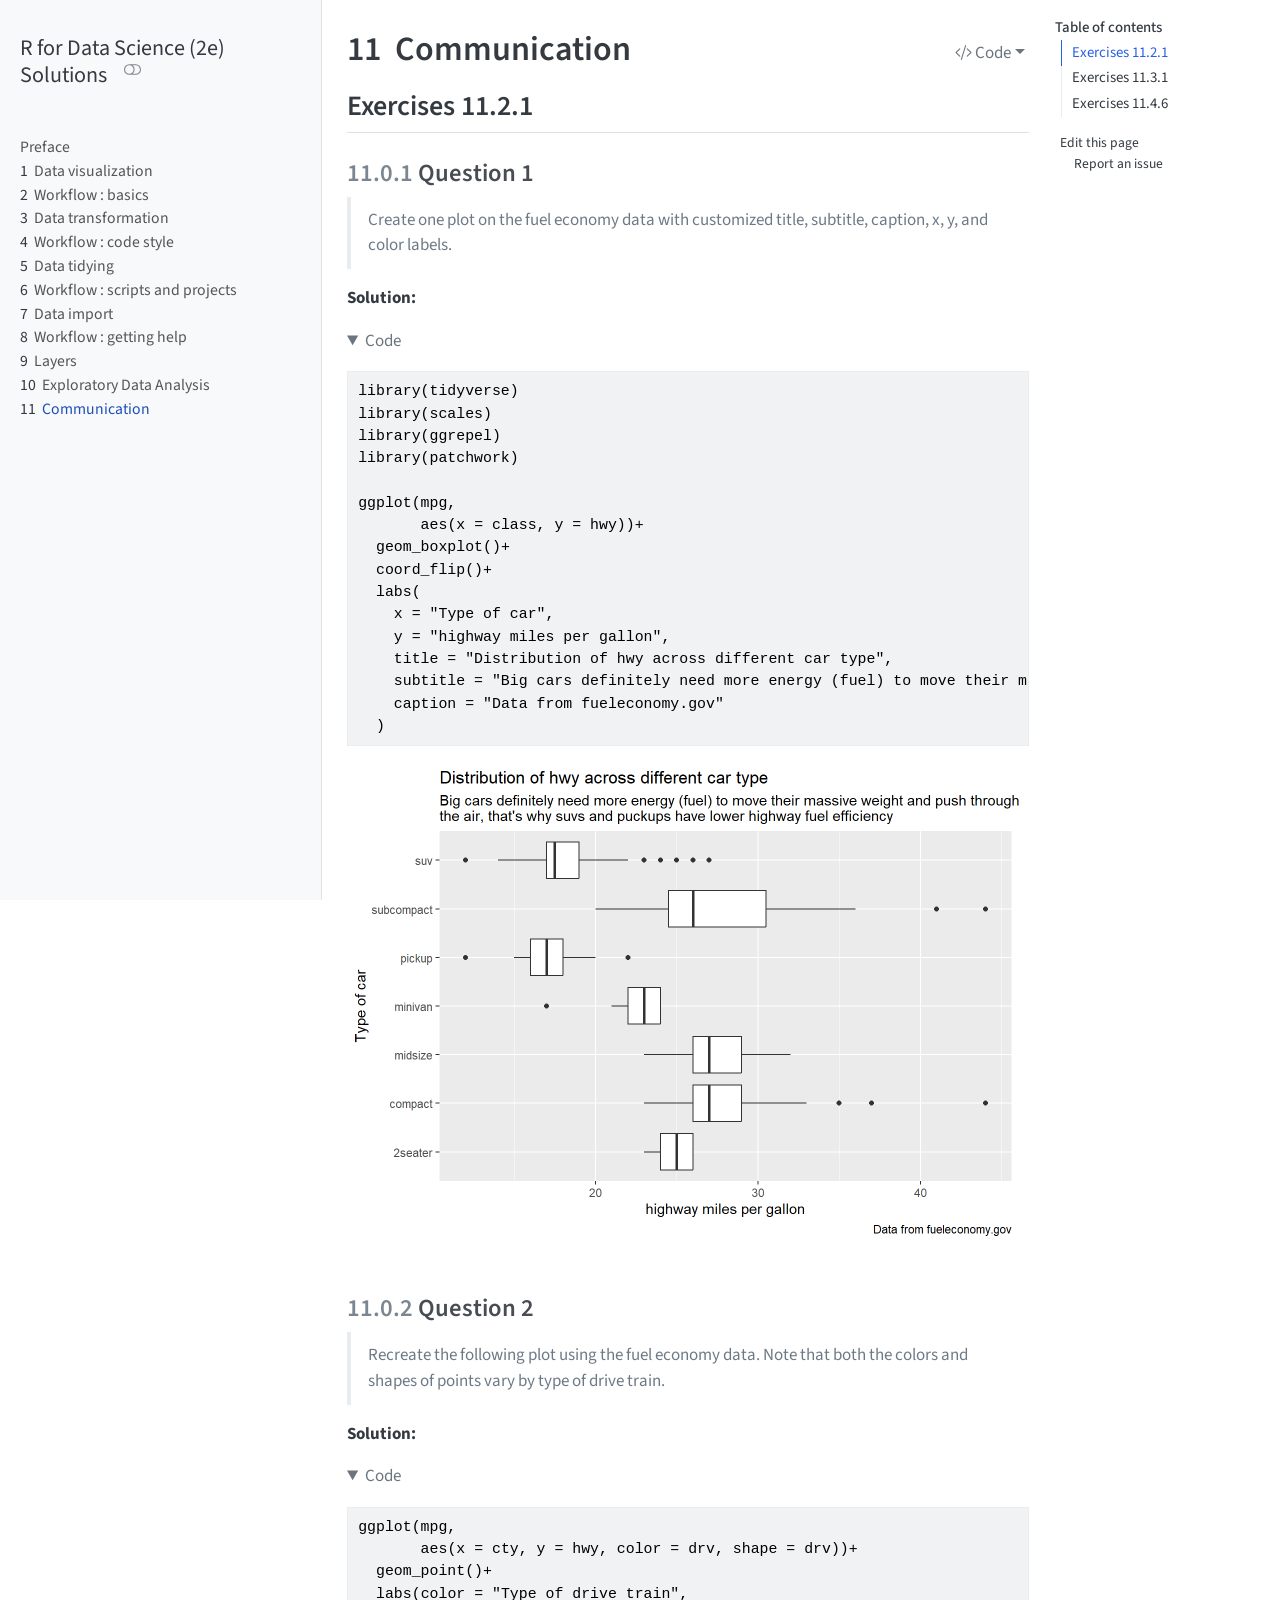
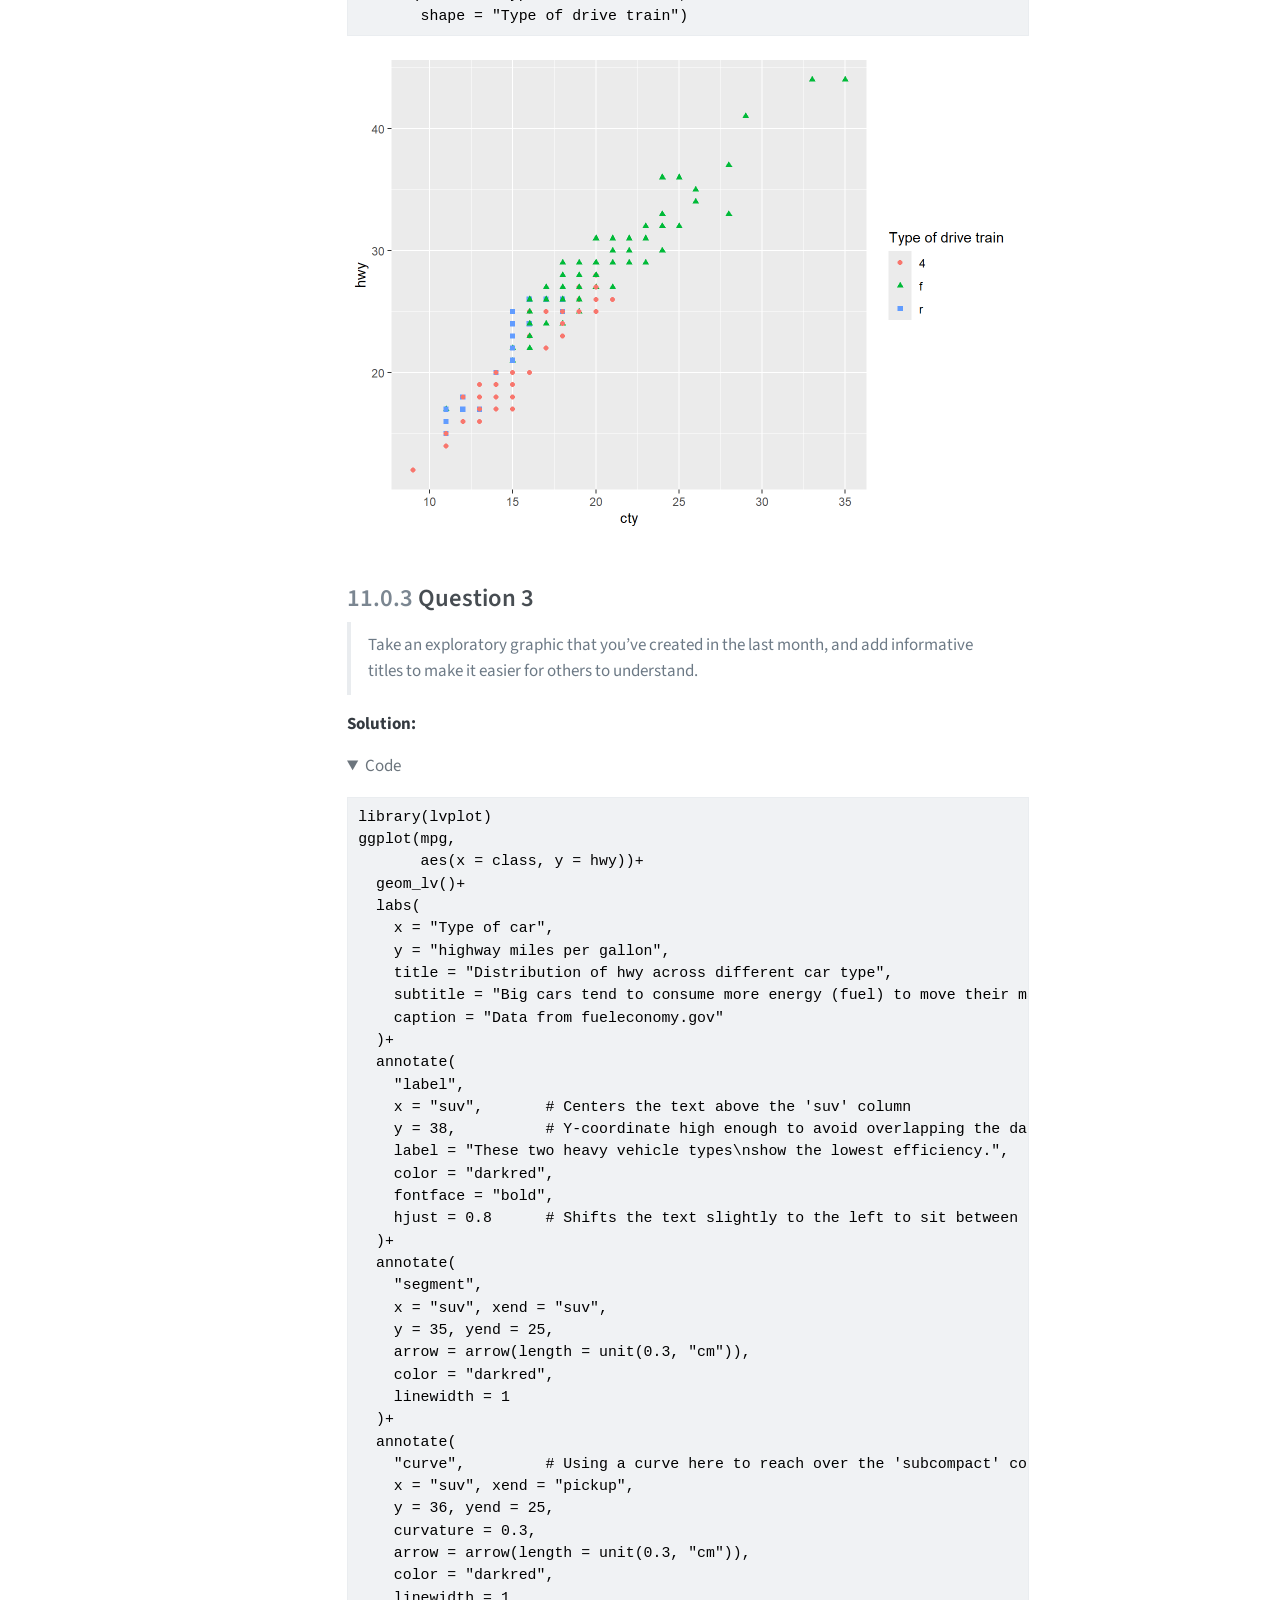
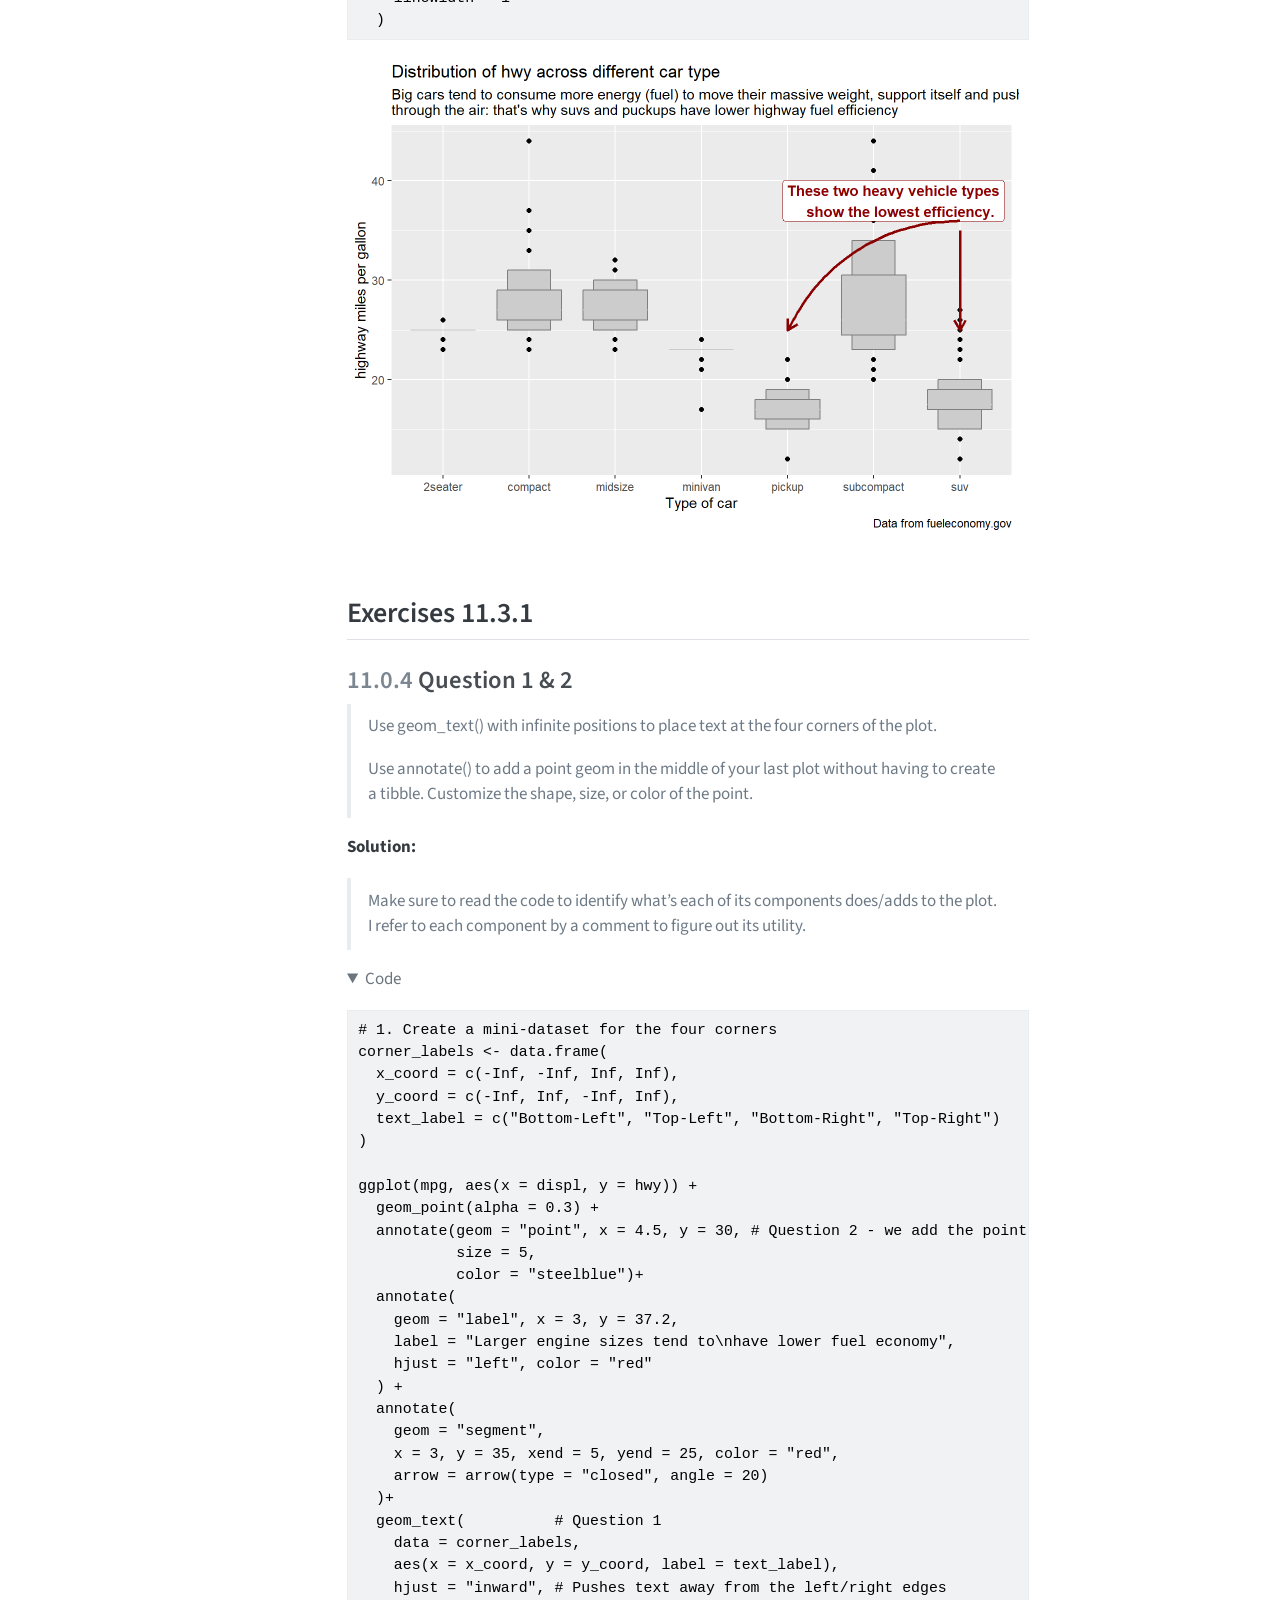
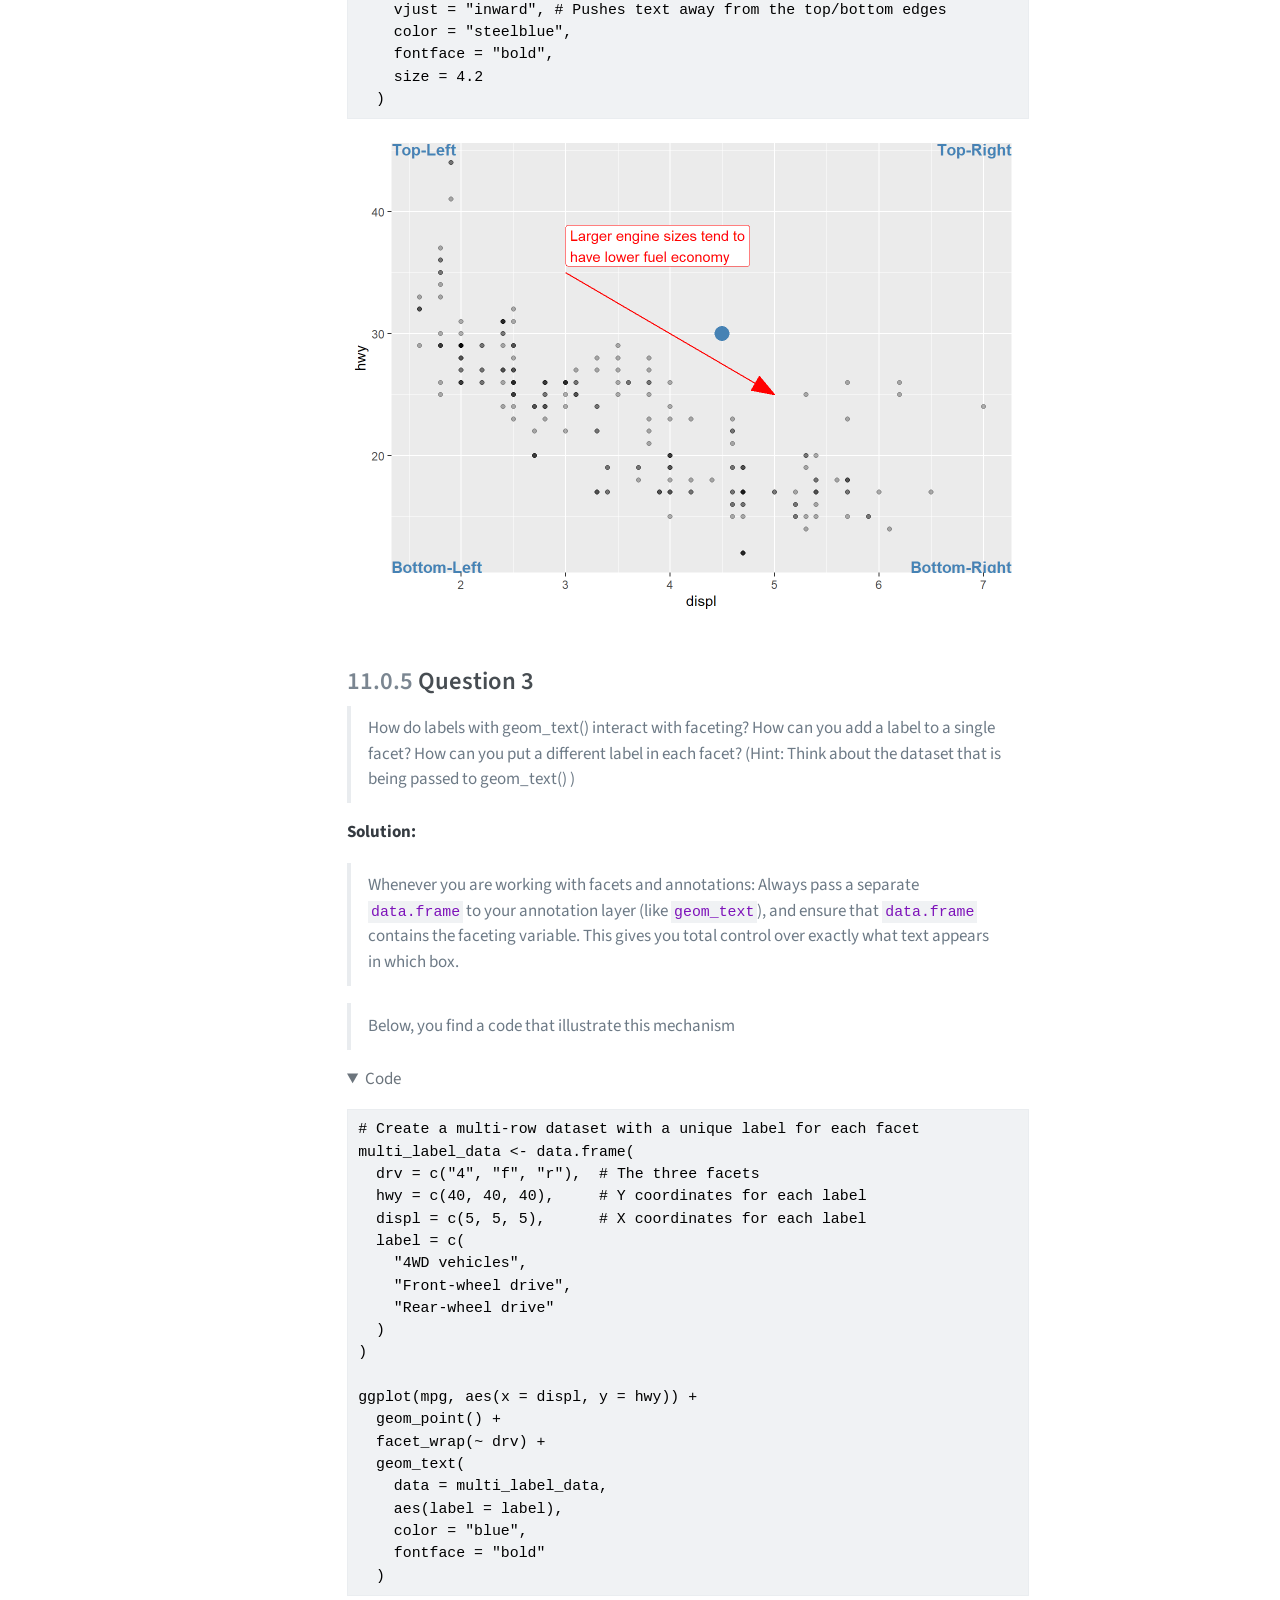
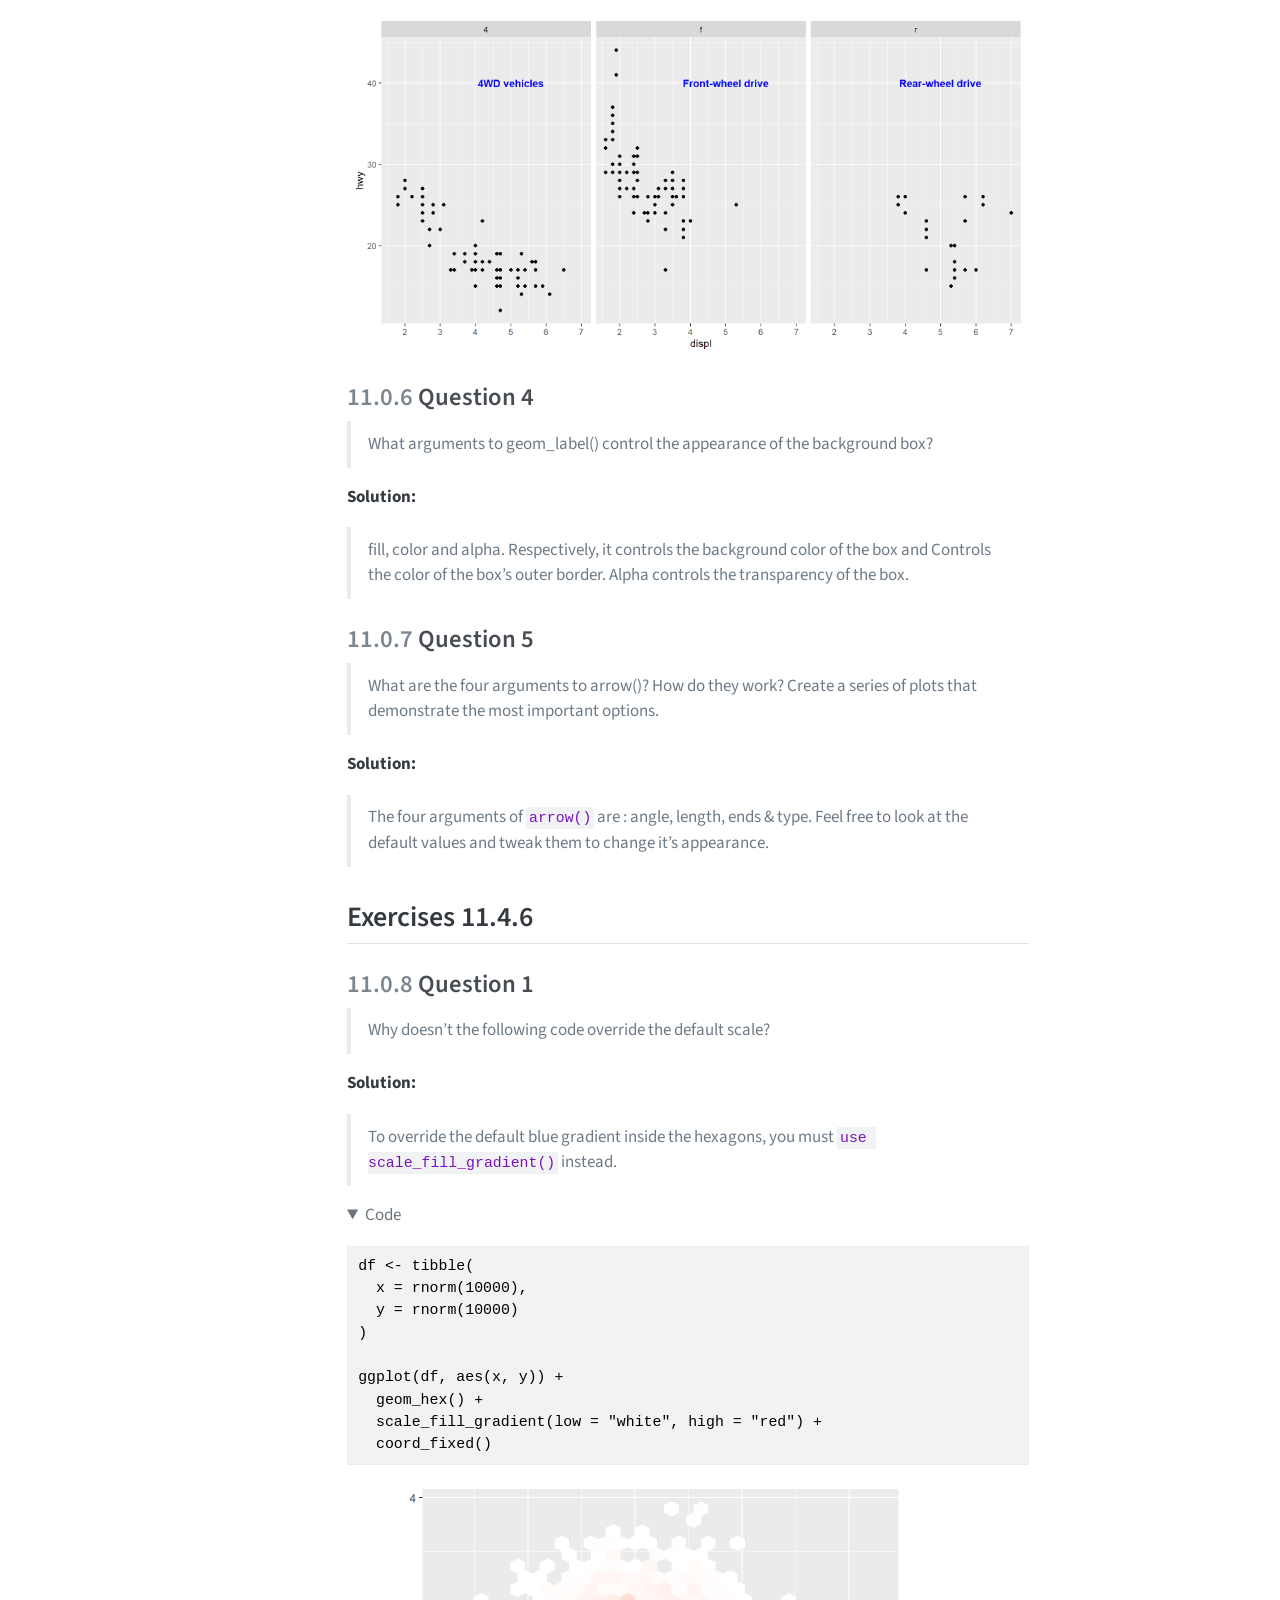
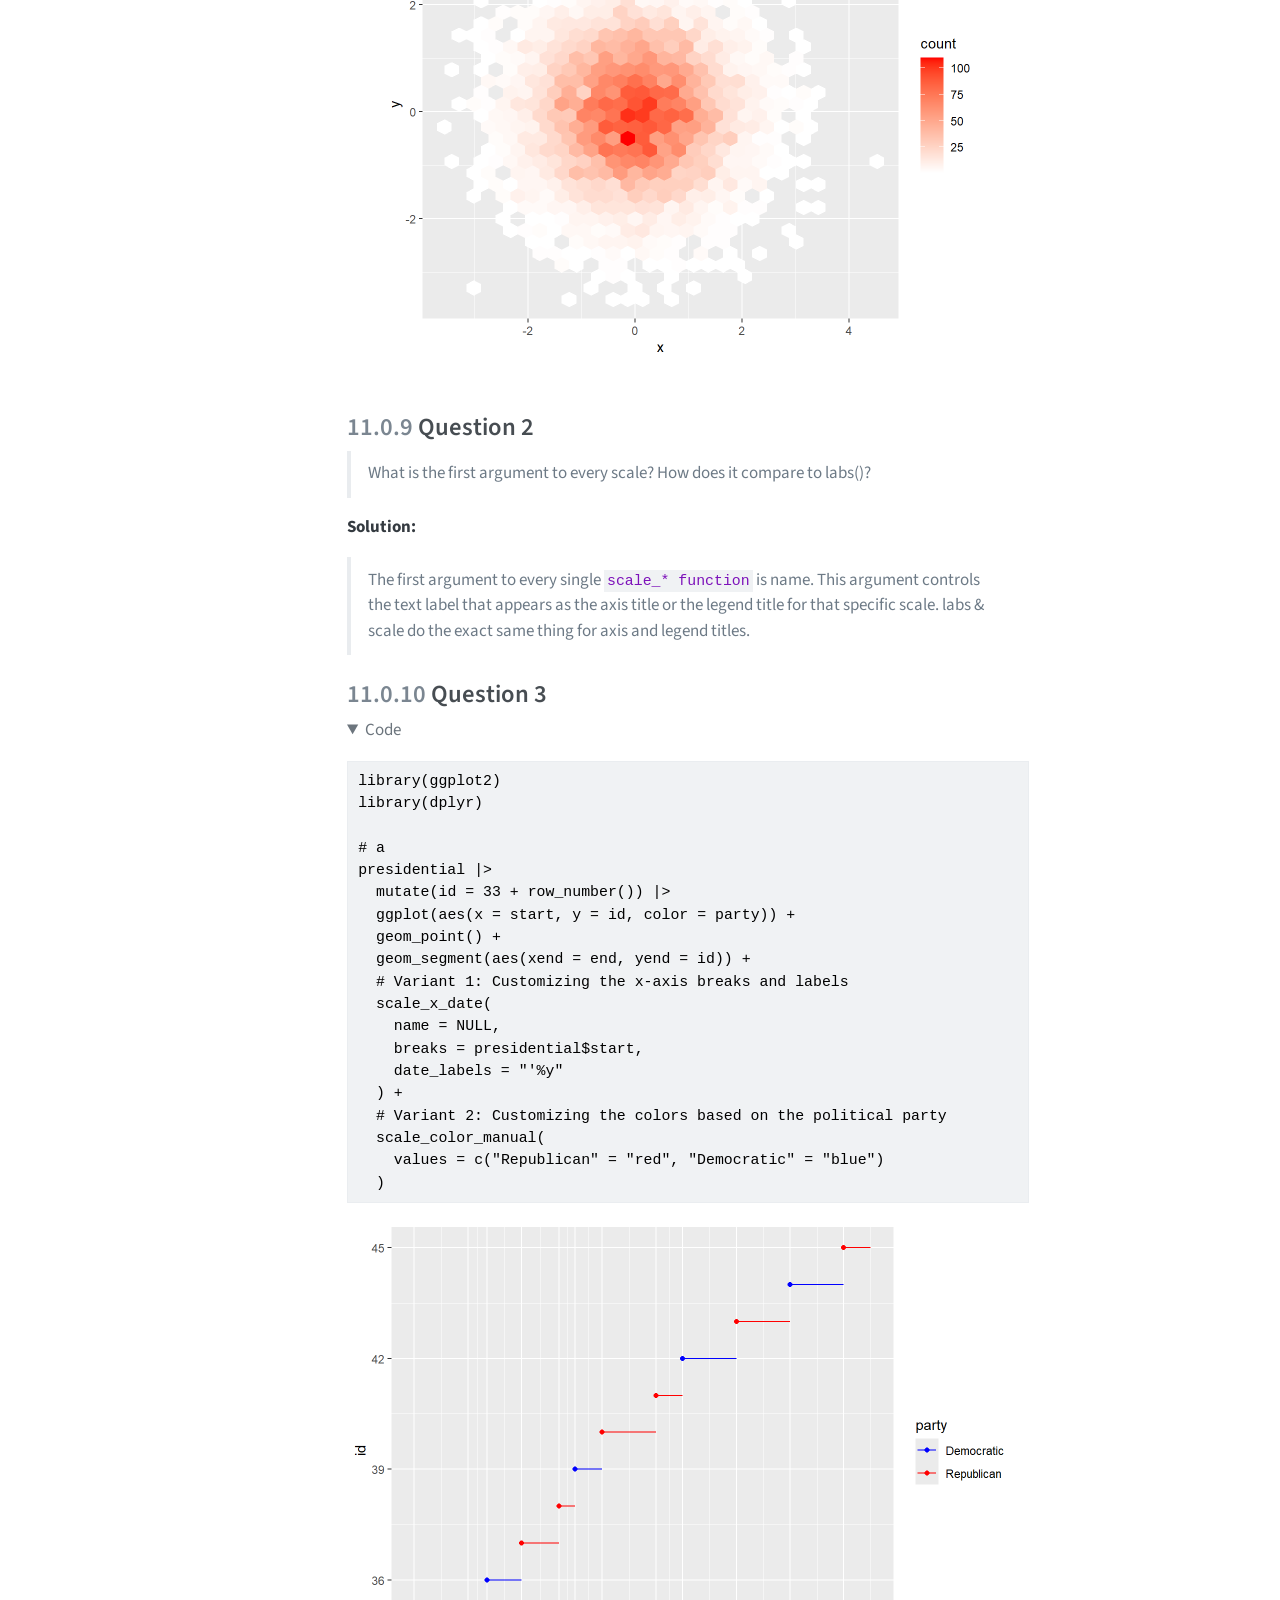
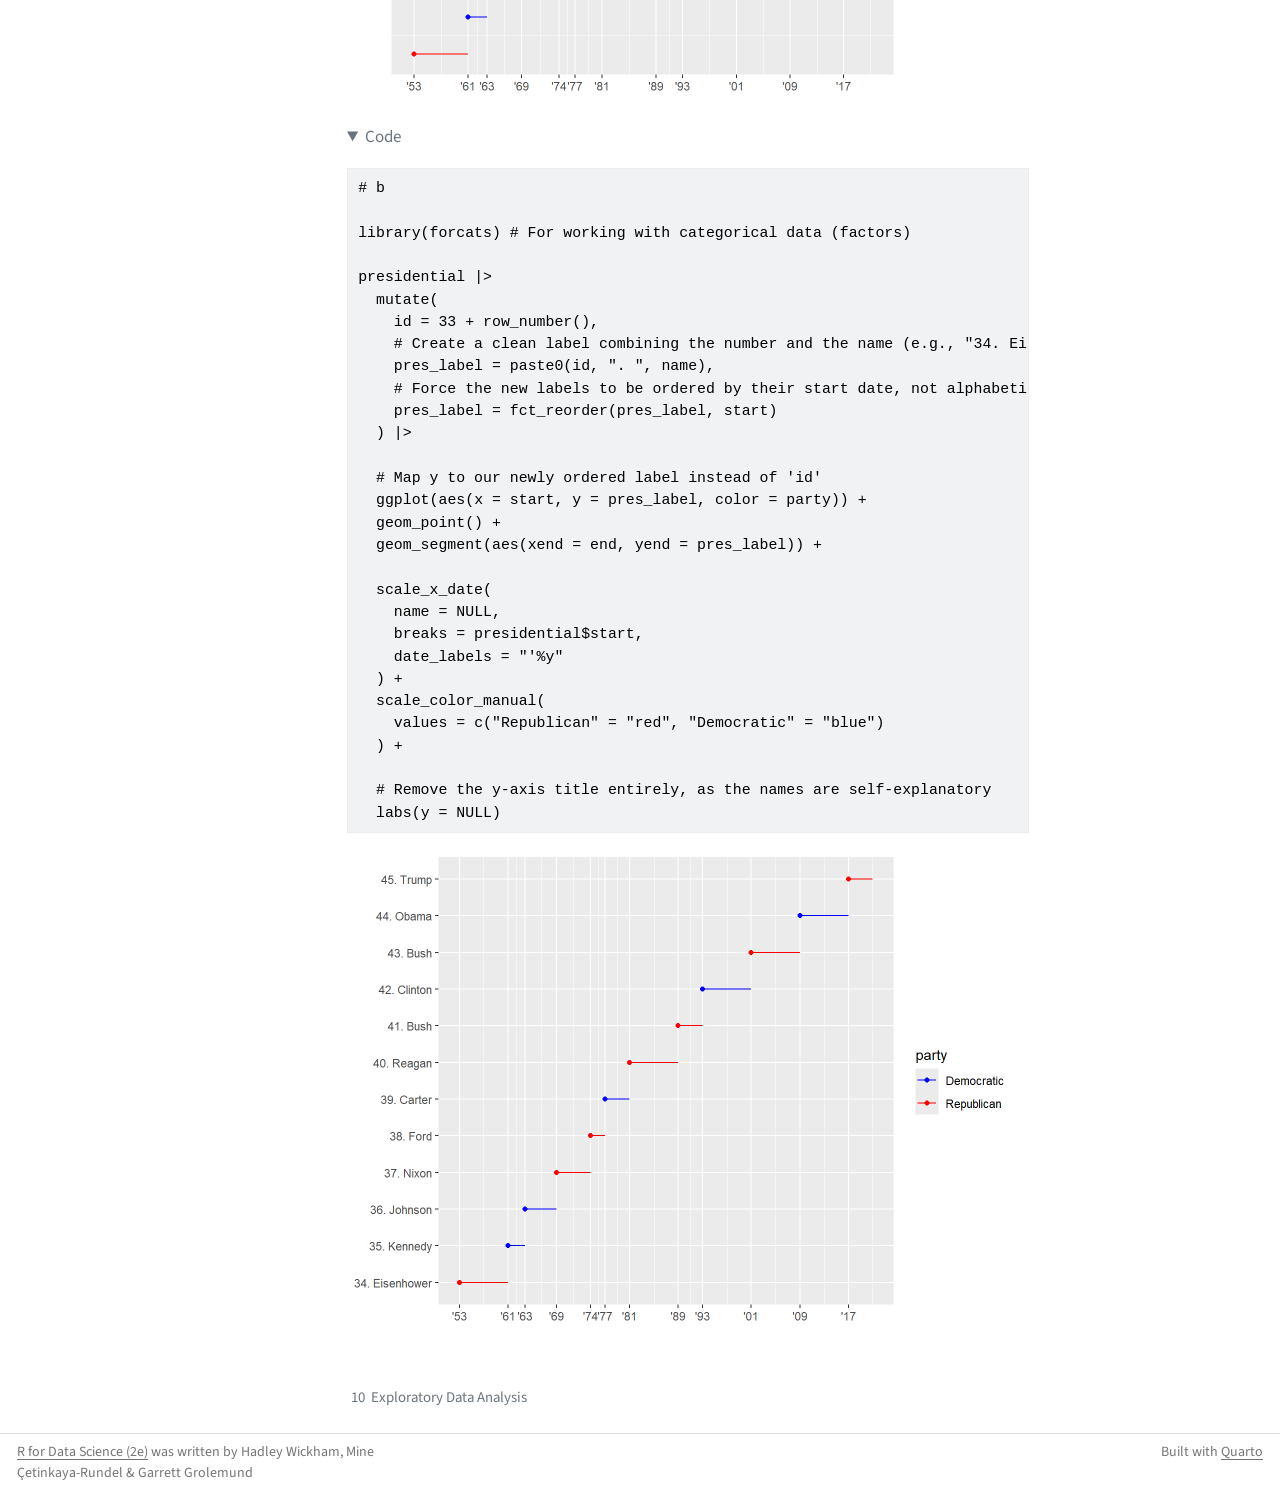
==== _book/comm.html @ 2831ec32 "docs(ch11) : tourough revision and final answers" ====
<!DOCTYPE html>
<html xmlns="http://www.w3.org/1999/xhtml" lang="en" xml:lang="en"><head>

<meta charset="utf-8">
<meta name="generator" content="quarto-1.9.38">

<meta name="viewport" content="width=device-width, initial-scale=1.0, user-scalable=yes">


<title>11&nbsp; Communication – R for Data Science (2e) Solutions</title>
<style>
/* Default styles provided by pandoc.
** See https://pandoc.org/MANUAL.html#variables-for-html for config info.
*/
code{white-space: pre-wrap;}
span.smallcaps{font-variant: small-caps;}
div.columns{display: flex; gap: min(4vw, 1.5em);}
div.column{flex: auto; overflow-x: auto;}
div.hanging-indent{margin-left: 1.5em; text-indent: -1.5em;}
ul.task-list{list-style: none;}
ul.task-list li input[type="checkbox"] {
  width: 0.8em;
  margin: 0 0.8em 0.2em -1em; /* quarto-specific, see https://github.com/quarto-dev/quarto-cli/issues/4556 */ 
  vertical-align: middle;
}
/* CSS for syntax highlighting */
html { -webkit-text-size-adjust: 100%; }
pre > code.sourceCode { white-space: pre; position: relative; }
pre > code.sourceCode > span { display: inline-block; line-height: 1.25; }
pre > code.sourceCode > span:empty { height: 1.2em; }
.sourceCode { overflow: visible; }
code.sourceCode > span { color: inherit; text-decoration: inherit; }
div.sourceCode { margin: 1em 0; }
pre.sourceCode { margin: 0; }
@media screen {
div.sourceCode { overflow: auto; }
}
@media print {
pre > code.sourceCode { white-space: pre-wrap; }
pre > code.sourceCode > span { text-indent: -5em; padding-left: 5em; }
}
pre.numberSource code
  { counter-reset: source-line 0; }
pre.numberSource code > span
  { position: relative; left: -4em; counter-increment: source-line; }
pre.numberSource code > span > a:first-child::before
  { content: counter(source-line);
    position: relative; left: -1em; text-align: right; vertical-align: baseline;
    border: none; display: inline-block;
    -webkit-touch-callout: none; -webkit-user-select: none;
    -khtml-user-select: none; -moz-user-select: none;
    -ms-user-select: none; user-select: none;
    padding: 0 4px; width: 4em;
  }
pre.numberSource { margin-left: 3em;  padding-left: 4px; }
div.sourceCode
  {   }
@media screen {
pre > code.sourceCode > span > a:first-child::before { text-decoration: underline; }
}
</style>


<script src="site_libs/quarto-nav/quarto-nav.js"></script>
<script src="site_libs/quarto-nav/headroom.min.js"></script>
<script src="site_libs/clipboard/clipboard.min.js"></script>
<script src="site_libs/quarto-search/autocomplete.umd.js"></script>
<script src="site_libs/quarto-search/fuse.min.js"></script>
<script src="site_libs/quarto-search/quarto-search.js"></script>
<meta name="quarto:offset" content="./">
<link href="./eda.html" rel="prev">
<script src="site_libs/quarto-html/quarto.js" type="module"></script>
<script src="site_libs/quarto-html/tabsets/tabsets.js" type="module"></script>
<script src="site_libs/quarto-html/popper.min.js"></script>
<script src="site_libs/quarto-html/tippy.umd.min.js"></script>
<script src="site_libs/quarto-html/anchor.min.js"></script>
<link href="site_libs/quarto-html/tippy.css" rel="stylesheet">
<link href="site_libs/quarto-html/quarto-syntax-highlighting-15634bcf2e68342d4ad2dfa704d543f6.css" rel="stylesheet" class="quarto-color-scheme" id="quarto-text-highlighting-styles">
<link href="site_libs/quarto-html/quarto-syntax-highlighting-dark-0a6b7249c26820e032cb0bd839ff02b1.css" rel="stylesheet" class="quarto-color-scheme quarto-color-alternate" id="quarto-text-highlighting-styles">
<link href="site_libs/quarto-html/quarto-syntax-highlighting-15634bcf2e68342d4ad2dfa704d543f6.css" rel="stylesheet" class="quarto-color-scheme-extra" id="quarto-text-highlighting-styles">
<script src="site_libs/bootstrap/bootstrap.min.js"></script>
<link href="site_libs/bootstrap/bootstrap-icons.css" rel="stylesheet">
<link href="site_libs/bootstrap/bootstrap-4561dd227a33c2ed5ea3f4275512dbd8.min.css" rel="stylesheet" append-hash="true" class="quarto-color-scheme" id="quarto-bootstrap" data-mode="light">
<link href="site_libs/bootstrap/bootstrap-dark-774f2e401e271ca77353b7ce9cd4d197.min.css" rel="stylesheet" append-hash="true" class="quarto-color-scheme quarto-color-alternate" id="quarto-bootstrap" data-mode="dark">
<link href="site_libs/bootstrap/bootstrap-4561dd227a33c2ed5ea3f4275512dbd8.min.css" rel="stylesheet" append-hash="true" class="quarto-color-scheme-extra" id="quarto-bootstrap" data-mode="light">
<script id="quarto-search-options" type="application/json">{
  "location": "sidebar",
  "copy-button": false,
  "collapse-after": 3,
  "panel-placement": "start",
  "type": "textbox",
  "limit": 50,
  "keyboard-shortcut": [
    "f",
    "/",
    "s"
  ],
  "show-item-context": false,
  "language": {
    "search-no-results-text": "No results",
    "search-matching-documents-text": "matching documents",
    "search-copy-link-title": "Copy link to search",
    "search-hide-matches-text": "Hide additional matches",
    "search-more-match-text": "more match in this document",
    "search-more-matches-text": "more matches in this document",
    "search-clear-button-title": "Clear",
    "search-text-placeholder": "",
    "search-detached-cancel-button-title": "Cancel",
    "search-submit-button-title": "Submit",
    "search-label": "Search"
  }
}</script>
<link href="site_libs/pagedtable-1.1/css/pagedtable.css" rel="stylesheet">

<script src="site_libs/pagedtable-1.1/js/pagedtable.js"></script>



</head>

<body class="nav-sidebar docked quarto-light"><script id="quarto-html-before-body" type="application/javascript">
    const toggleBodyColorMode = (bsSheetEl) => {
      const mode = bsSheetEl.getAttribute("data-mode");
      const bodyEl = window.document.querySelector("body");
      if (mode === "dark") {
        bodyEl.classList.add("quarto-dark");
        bodyEl.classList.remove("quarto-light");
      } else {
        bodyEl.classList.add("quarto-light");
        bodyEl.classList.remove("quarto-dark");
      }
    }
    const toggleBodyColorPrimary = () => {
      const bsSheetEl = window.document.querySelector("link#quarto-bootstrap:not([rel=disabled-stylesheet])");
      if (bsSheetEl) {
        toggleBodyColorMode(bsSheetEl);
      }
    }
    const setColorSchemeToggle = (alternate) => {
      const toggles = window.document.querySelectorAll('.quarto-color-scheme-toggle');
      for (let i=0; i < toggles.length; i++) {
        const toggle = toggles[i];
        if (toggle) {
          if (alternate) {
            toggle.classList.add("alternate");
          } else {
            toggle.classList.remove("alternate");
          }
        }
      }
    };
    const toggleColorMode = (alternate) => {
      // Switch the stylesheets
      const primaryStylesheets = window.document.querySelectorAll('link.quarto-color-scheme:not(.quarto-color-alternate)');
      const alternateStylesheets = window.document.querySelectorAll('link.quarto-color-scheme.quarto-color-alternate');
      manageTransitions('#quarto-margin-sidebar .nav-link', false);
      if (alternate) {
        // note: dark is layered on light, we don't disable primary!
        enableStylesheet(alternateStylesheets);
        for (const sheetNode of alternateStylesheets) {
          if (sheetNode.id === "quarto-bootstrap") {
            toggleBodyColorMode(sheetNode);
          }
        }
      } else {
        disableStylesheet(alternateStylesheets);
        enableStylesheet(primaryStylesheets)
        toggleBodyColorPrimary();
      }
      manageTransitions('#quarto-margin-sidebar .nav-link', true);
      // Switch the toggles
      setColorSchemeToggle(alternate)
      // Hack to workaround the fact that safari doesn't
      // properly recolor the scrollbar when toggling (#1455)
      if (navigator.userAgent.indexOf('Safari') > 0 && navigator.userAgent.indexOf('Chrome') == -1) {
        manageTransitions("body", false);
        window.scrollTo(0, 1);
        setTimeout(() => {
          window.scrollTo(0, 0);
          manageTransitions("body", true);
        }, 40);
      }
    }
    const disableStylesheet = (stylesheets) => {
      for (let i=0; i < stylesheets.length; i++) {
        const stylesheet = stylesheets[i];
        stylesheet.rel = 'disabled-stylesheet';
      }
    }
    const enableStylesheet = (stylesheets) => {
      for (let i=0; i < stylesheets.length; i++) {
        const stylesheet = stylesheets[i];
        if(stylesheet.rel !== 'stylesheet') { // for Chrome, which will still FOUC without this check
          stylesheet.rel = 'stylesheet';
        }
      }
    }
    const manageTransitions = (selector, allowTransitions) => {
      const els = window.document.querySelectorAll(selector);
      for (let i=0; i < els.length; i++) {
        const el = els[i];
        if (allowTransitions) {
          el.classList.remove('notransition');
        } else {
          el.classList.add('notransition');
        }
      }
    }
    const isFileUrl = () => {
      return window.location.protocol === 'file:';
    }
    const hasAlternateSentinel = () => {
      let styleSentinel = getColorSchemeSentinel();
      if (styleSentinel !== null) {
        return styleSentinel === "alternate";
      } else {
        return false;
      }
    }
    const setStyleSentinel = (alternate) => {
      const value = alternate ? "alternate" : "default";
      if (!isFileUrl()) {
        window.localStorage.setItem("quarto-color-scheme", value);
      } else {
        localAlternateSentinel = value;
      }
    }
    const getColorSchemeSentinel = () => {
      if (!isFileUrl()) {
        const storageValue = window.localStorage.getItem("quarto-color-scheme");
        return storageValue != null ? storageValue : localAlternateSentinel;
      } else {
        return localAlternateSentinel;
      }
    }
    const toggleGiscusIfUsed = (isAlternate, darkModeDefault) => {
      const baseTheme = document.querySelector('#giscus-base-theme')?.value ?? 'light';
      const alternateTheme = document.querySelector('#giscus-alt-theme')?.value ?? 'dark';
      let newTheme = '';
      if(authorPrefersDark) {
        newTheme = isAlternate ? baseTheme : alternateTheme;
      } else {
        newTheme = isAlternate ? alternateTheme : baseTheme;
      }
      const changeGiscusTheme = () => {
        // From: https://github.com/giscus/giscus/issues/336
        const sendMessage = (message) => {
          const iframe = document.querySelector('iframe.giscus-frame');
          if (!iframe) return;
          iframe.contentWindow.postMessage({ giscus: message }, 'https://giscus.app');
        }
        sendMessage({
          setConfig: {
            theme: newTheme
          }
        });
      }
      const isGiscussLoaded = window.document.querySelector('iframe.giscus-frame') !== null;
      if (isGiscussLoaded) {
        changeGiscusTheme();
      }
    };
    const authorPrefersDark = false;
    const darkModeDefault = authorPrefersDark;
      document.querySelector('link#quarto-text-highlighting-styles.quarto-color-scheme-extra').rel = 'disabled-stylesheet';
      document.querySelector('link#quarto-bootstrap.quarto-color-scheme-extra').rel = 'disabled-stylesheet';
    let localAlternateSentinel = darkModeDefault ? 'alternate' : 'default';
    // Dark / light mode switch
    window.quartoToggleColorScheme = () => {
      // Read the current dark / light value
      let toAlternate = !hasAlternateSentinel();
      toggleColorMode(toAlternate);
      setStyleSentinel(toAlternate);
      toggleGiscusIfUsed(toAlternate, darkModeDefault);
      window.dispatchEvent(new Event('resize'));
    };
    // Switch to dark mode if need be
    if (hasAlternateSentinel()) {
      toggleColorMode(true);
    } else {
      toggleColorMode(false);
    }
  </script>

<div id="quarto-search-results"></div>
  <header id="quarto-header" class="headroom fixed-top">
  <nav class="quarto-secondary-nav">
    <div class="container-fluid d-flex">
      <button type="button" class="quarto-btn-toggle btn" data-bs-toggle="collapse" role="button" data-bs-target=".quarto-sidebar-collapse-item" aria-controls="quarto-sidebar" aria-expanded="false" aria-label="Toggle sidebar navigation" onclick="if (window.quartoToggleHeadroom) { window.quartoToggleHeadroom(); }">
        <i class="bi bi-layout-text-sidebar-reverse"></i>
      </button>
        <nav class="quarto-page-breadcrumbs" aria-label="breadcrumb"><ol class="breadcrumb"><li class="breadcrumb-item"><a href="./comm.html"><span class="chapter-number">11</span>&nbsp; <span class="chapter-title">Communication</span></a></li></ol></nav>
        <a class="flex-grow-1" role="navigation" data-bs-toggle="collapse" data-bs-target=".quarto-sidebar-collapse-item" aria-controls="quarto-sidebar" aria-expanded="false" aria-label="Toggle sidebar navigation" onclick="if (window.quartoToggleHeadroom) { window.quartoToggleHeadroom(); }">      
        </a>
      <button type="button" class="btn quarto-search-button" aria-label="Search" onclick="window.quartoOpenSearch();">
        <i class="bi bi-search"></i>
      </button>
    </div>
  </nav>
</header>
<!-- content -->
<div id="quarto-content" class="quarto-container page-columns page-rows-contents page-layout-article">
<!-- sidebar -->
  <nav id="quarto-sidebar" class="sidebar collapse collapse-horizontal quarto-sidebar-collapse-item sidebar-navigation docked overflow-auto">
    <div class="pt-lg-2 mt-2 text-left sidebar-header">
    <div class="sidebar-title mb-0 py-0">
      <a href="./">R for Data Science (2e) Solutions</a> 
        <div class="sidebar-tools-main">
    <a href="https://github.com/felnou77/r4ds-solutions" title="Source Code" class="quarto-navigation-tool px-1" aria-label="Source Code"><i class="bi bi-github"></i></a>
  <a href="" class="quarto-color-scheme-toggle quarto-navigation-tool  px-1" onclick="window.quartoToggleColorScheme(); return false;" title="Toggle dark mode"><i class="bi"></i></a>
</div>
    </div>
      </div>
        <div class="mt-2 flex-shrink-0 align-items-center">
        <div class="sidebar-search">
        <div id="quarto-search" class="" title="Search"></div>
        </div>
        </div>
    <div class="sidebar-menu-container"> 
    <ul class="list-unstyled mt-1">
        <li class="sidebar-item">
  <div class="sidebar-item-container"> 
  <a href="./index.html" class="sidebar-item-text sidebar-link">
 <span class="menu-text">Preface</span></a>
  </div>
</li>
        <li class="sidebar-item">
  <div class="sidebar-item-container"> 
  <a href="./data-visualisation.html" class="sidebar-item-text sidebar-link">
 <span class="menu-text"><span class="chapter-number">1</span>&nbsp; <span class="chapter-title">Data visualization</span></span></a>
  </div>
</li>
        <li class="sidebar-item">
  <div class="sidebar-item-container"> 
  <a href="./workflow-1.html" class="sidebar-item-text sidebar-link">
 <span class="menu-text"><span class="chapter-number">2</span>&nbsp; <span class="chapter-title">Workflow : basics</span></span></a>
  </div>
</li>
        <li class="sidebar-item">
  <div class="sidebar-item-container"> 
  <a href="./data-transformation.html" class="sidebar-item-text sidebar-link">
 <span class="menu-text"><span class="chapter-number">3</span>&nbsp; <span class="chapter-title">Data transformation</span></span></a>
  </div>
</li>
        <li class="sidebar-item">
  <div class="sidebar-item-container"> 
  <a href="./workflow-2.html" class="sidebar-item-text sidebar-link">
 <span class="menu-text"><span class="chapter-number">4</span>&nbsp; <span class="chapter-title">Workflow : code style</span></span></a>
  </div>
</li>
        <li class="sidebar-item">
  <div class="sidebar-item-container"> 
  <a href="./data-tidying.html" class="sidebar-item-text sidebar-link">
 <span class="menu-text"><span class="chapter-number">5</span>&nbsp; <span class="chapter-title">Data tidying</span></span></a>
  </div>
</li>
        <li class="sidebar-item">
  <div class="sidebar-item-container"> 
  <a href="./workflow-3.html" class="sidebar-item-text sidebar-link">
 <span class="menu-text"><span class="chapter-number">6</span>&nbsp; <span class="chapter-title">Workflow : scripts and projects</span></span></a>
  </div>
</li>
        <li class="sidebar-item">
  <div class="sidebar-item-container"> 
  <a href="./data-import.html" class="sidebar-item-text sidebar-link">
 <span class="menu-text"><span class="chapter-number">7</span>&nbsp; <span class="chapter-title">Data import</span></span></a>
  </div>
</li>
        <li class="sidebar-item">
  <div class="sidebar-item-container"> 
  <a href="./workflow-4.html" class="sidebar-item-text sidebar-link">
 <span class="menu-text"><span class="chapter-number">8</span>&nbsp; <span class="chapter-title">Workflow : getting help</span></span></a>
  </div>
</li>
        <li class="sidebar-item">
  <div class="sidebar-item-container"> 
  <a href="./layers.html" class="sidebar-item-text sidebar-link">
 <span class="menu-text"><span class="chapter-number">9</span>&nbsp; <span class="chapter-title">Layers</span></span></a>
  </div>
</li>
        <li class="sidebar-item">
  <div class="sidebar-item-container"> 
  <a href="./eda.html" class="sidebar-item-text sidebar-link">
 <span class="menu-text"><span class="chapter-number">10</span>&nbsp; <span class="chapter-title">Exploratory Data Analysis</span></span></a>
  </div>
</li>
        <li class="sidebar-item">
  <div class="sidebar-item-container"> 
  <a href="./comm.html" class="sidebar-item-text sidebar-link active">
 <span class="menu-text"><span class="chapter-number">11</span>&nbsp; <span class="chapter-title">Communication</span></span></a>
  </div>
</li>
    </ul>
    </div>
</nav>
<div id="quarto-sidebar-glass" class="quarto-sidebar-collapse-item" data-bs-toggle="collapse" data-bs-target=".quarto-sidebar-collapse-item"></div>
<!-- margin-sidebar -->
    <div id="quarto-margin-sidebar" class="sidebar margin-sidebar">
        <nav id="TOC" role="doc-toc" class="toc-active">
    <h2 id="toc-title">Table of contents</h2>
   
  <ul>
  <li><a href="#exercises-11.2.1" id="toc-exercises-11.2.1" class="nav-link active" data-scroll-target="#exercises-11.2.1">Exercises 11.2.1</a>
  <ul class="collapse">
  <li><a href="#question-1" id="toc-question-1" class="nav-link" data-scroll-target="#question-1"><span class="header-section-number">11.0.1</span> Question 1</a></li>
  <li><a href="#question-2" id="toc-question-2" class="nav-link" data-scroll-target="#question-2"><span class="header-section-number">11.0.2</span> Question 2</a></li>
  <li><a href="#question-3" id="toc-question-3" class="nav-link" data-scroll-target="#question-3"><span class="header-section-number">11.0.3</span> Question 3</a></li>
  </ul></li>
  <li><a href="#exercises-11.3.1" id="toc-exercises-11.3.1" class="nav-link" data-scroll-target="#exercises-11.3.1">Exercises 11.3.1</a>
  <ul class="collapse">
  <li><a href="#question-1-2" id="toc-question-1-2" class="nav-link" data-scroll-target="#question-1-2"><span class="header-section-number">11.0.4</span> Question 1 &amp; 2</a></li>
  <li><a href="#question-3-1" id="toc-question-3-1" class="nav-link" data-scroll-target="#question-3-1"><span class="header-section-number">11.0.5</span> Question 3</a></li>
  <li><a href="#question-4" id="toc-question-4" class="nav-link" data-scroll-target="#question-4"><span class="header-section-number">11.0.6</span> Question 4</a></li>
  <li><a href="#question-5" id="toc-question-5" class="nav-link" data-scroll-target="#question-5"><span class="header-section-number">11.0.7</span> Question 5</a></li>
  </ul></li>
  <li><a href="#exercises-11.4.6" id="toc-exercises-11.4.6" class="nav-link" data-scroll-target="#exercises-11.4.6">Exercises 11.4.6</a>
  <ul class="collapse">
  <li><a href="#question-1-1" id="toc-question-1-1" class="nav-link" data-scroll-target="#question-1-1"><span class="header-section-number">11.0.8</span> Question 1</a></li>
  <li><a href="#question-2-1" id="toc-question-2-1" class="nav-link" data-scroll-target="#question-2-1"><span class="header-section-number">11.0.9</span> Question 2</a></li>
  <li><a href="#question-3-2" id="toc-question-3-2" class="nav-link" data-scroll-target="#question-3-2"><span class="header-section-number">11.0.10</span> Question 3</a></li>
  </ul></li>
  </ul>
<div class="toc-actions"><ul><li><a href="https://github.com/felnou77/r4ds-solutions/edit/main/comm.qmd" class="toc-action"><i class="bi bi-github"></i>Edit this page</a></li><li><a href="https://github.com/felnou77/r4ds-solutions/issues/new" class="toc-action"><i class="bi empty"></i>Report an issue</a></li></ul></div></nav>
    </div>
<!-- main -->
<main class="content" id="quarto-document-content">


<header id="title-block-header" class="quarto-title-block default">
<div class="quarto-title">
<div class="quarto-title-block"><div><h1 class="title"><span class="chapter-number">11</span>&nbsp; <span class="chapter-title">Communication</span></h1><button type="button" class="btn code-tools-button dropdown-toggle" id="quarto-code-tools-menu" data-bs-toggle="dropdown" aria-expanded="false"><i class="bi"></i> Code</button><ul class="dropdown-menu dropdown-menu-end" aria-labelelledby="quarto-code-tools-menu"><li><a id="quarto-show-all-code" class="dropdown-item" href="javascript:void(0)" role="button">Show All Code</a></li><li><a id="quarto-hide-all-code" class="dropdown-item" href="javascript:void(0)" role="button">Hide All Code</a></li><li><hr class="dropdown-divider"></li><li><a id="quarto-view-source" class="dropdown-item" href="javascript:void(0)" role="button">View Source</a></li></ul></div></div>
</div>



<div class="quarto-title-meta">

    
  
    
  </div>
  


</header>


<section id="exercises-11.2.1" class="level2 unnumbered">
<h2 class="unnumbered anchored" data-anchor-id="exercises-11.2.1">Exercises 11.2.1</h2>
<section id="question-1" class="level3" data-number="11.0.1">
<h3 data-number="11.0.1" class="anchored" data-anchor-id="question-1"><span class="header-section-number">11.0.1</span> Question 1</h3>
<blockquote class="blockquote">
<p>Create one plot on the fuel economy data with customized title, subtitle, caption, x, y, and color labels.</p>
</blockquote>
<p><strong>Solution:</strong></p>
<div class="cell">
<details open="" class="code-fold">
<summary>Code</summary>
<div class="code-copy-outer-scaffold"><div class="sourceCode cell-code" id="cb1"><pre class="sourceCode r code-with-copy"><code class="sourceCode r"><span id="cb1-1"><a href="#cb1-1" aria-hidden="true" tabindex="-1"></a><span class="fu">library</span>(tidyverse)</span>
<span id="cb1-2"><a href="#cb1-2" aria-hidden="true" tabindex="-1"></a><span class="fu">library</span>(scales)</span>
<span id="cb1-3"><a href="#cb1-3" aria-hidden="true" tabindex="-1"></a><span class="fu">library</span>(ggrepel)</span>
<span id="cb1-4"><a href="#cb1-4" aria-hidden="true" tabindex="-1"></a><span class="fu">library</span>(patchwork)</span>
<span id="cb1-5"><a href="#cb1-5" aria-hidden="true" tabindex="-1"></a></span>
<span id="cb1-6"><a href="#cb1-6" aria-hidden="true" tabindex="-1"></a><span class="fu">ggplot</span>(mpg, </span>
<span id="cb1-7"><a href="#cb1-7" aria-hidden="true" tabindex="-1"></a>       <span class="fu">aes</span>(<span class="at">x =</span> class, <span class="at">y =</span> hwy))<span class="sc">+</span></span>
<span id="cb1-8"><a href="#cb1-8" aria-hidden="true" tabindex="-1"></a>  <span class="fu">geom_boxplot</span>()<span class="sc">+</span></span>
<span id="cb1-9"><a href="#cb1-9" aria-hidden="true" tabindex="-1"></a>  <span class="fu">coord_flip</span>()<span class="sc">+</span></span>
<span id="cb1-10"><a href="#cb1-10" aria-hidden="true" tabindex="-1"></a>  <span class="fu">labs</span>(</span>
<span id="cb1-11"><a href="#cb1-11" aria-hidden="true" tabindex="-1"></a>    <span class="at">x =</span> <span class="st">"Type of car"</span>,</span>
<span id="cb1-12"><a href="#cb1-12" aria-hidden="true" tabindex="-1"></a>    <span class="at">y =</span> <span class="st">"highway miles per gallon"</span>,</span>
<span id="cb1-13"><a href="#cb1-13" aria-hidden="true" tabindex="-1"></a>    <span class="at">title =</span> <span class="st">"Distribution of hwy across different car type"</span>,</span>
<span id="cb1-14"><a href="#cb1-14" aria-hidden="true" tabindex="-1"></a>    <span class="at">subtitle =</span> <span class="st">"Big cars definitely need more energy (fuel) to move their massive weight and push through</span><span class="sc">\n</span><span class="st">the air, that's why suvs and puckups have lower highway fuel efficiency"</span>,</span>
<span id="cb1-15"><a href="#cb1-15" aria-hidden="true" tabindex="-1"></a>    <span class="at">caption =</span> <span class="st">"Data from fueleconomy.gov"</span></span>
<span id="cb1-16"><a href="#cb1-16" aria-hidden="true" tabindex="-1"></a>  )</span></code></pre></div><button title="Copy to Clipboard" class="code-copy-button"><i class="bi"></i></button></div>
</details>
<div class="cell-output-display">
<div>
<figure class="figure">
<p><img src="comm_files/figure-html/unnamed-chunk-1-1.png" class="img-fluid figure-img" width="672"></p>
</figure>
</div>
</div>
</div>
</section>
<section id="question-2" class="level3" data-number="11.0.2">
<h3 data-number="11.0.2" class="anchored" data-anchor-id="question-2"><span class="header-section-number">11.0.2</span> Question 2</h3>
<blockquote class="blockquote">
<p>Recreate the following plot using the fuel economy data. Note that both the colors and shapes of points vary by type of drive train.</p>
</blockquote>
<p><strong>Solution:</strong></p>
<div class="cell">
<details open="" class="code-fold">
<summary>Code</summary>
<div class="code-copy-outer-scaffold"><div class="sourceCode cell-code" id="cb2"><pre class="sourceCode r code-with-copy"><code class="sourceCode r"><span id="cb2-1"><a href="#cb2-1" aria-hidden="true" tabindex="-1"></a><span class="fu">ggplot</span>(mpg, </span>
<span id="cb2-2"><a href="#cb2-2" aria-hidden="true" tabindex="-1"></a>       <span class="fu">aes</span>(<span class="at">x =</span> cty, <span class="at">y =</span> hwy, <span class="at">color =</span> drv, <span class="at">shape =</span> drv))<span class="sc">+</span></span>
<span id="cb2-3"><a href="#cb2-3" aria-hidden="true" tabindex="-1"></a>  <span class="fu">geom_point</span>()<span class="sc">+</span></span>
<span id="cb2-4"><a href="#cb2-4" aria-hidden="true" tabindex="-1"></a>  <span class="fu">labs</span>(<span class="at">color =</span> <span class="st">"Type of drive train"</span>, </span>
<span id="cb2-5"><a href="#cb2-5" aria-hidden="true" tabindex="-1"></a>       <span class="at">shape =</span> <span class="st">"Type of drive train"</span>)</span></code></pre></div><button title="Copy to Clipboard" class="code-copy-button"><i class="bi"></i></button></div>
</details>
<div class="cell-output-display">
<div>
<figure class="figure">
<p><img src="comm_files/figure-html/unnamed-chunk-2-1.png" class="img-fluid figure-img" width="672"></p>
</figure>
</div>
</div>
</div>
</section>
<section id="question-3" class="level3" data-number="11.0.3">
<h3 data-number="11.0.3" class="anchored" data-anchor-id="question-3"><span class="header-section-number">11.0.3</span> Question 3</h3>
<blockquote class="blockquote">
<p>Take an exploratory graphic that you’ve created in the last month, and add informative titles to make it easier for others to understand.</p>
</blockquote>
<p><strong>Solution:</strong></p>
<div class="cell">
<details open="" class="code-fold">
<summary>Code</summary>
<div class="code-copy-outer-scaffold"><div class="sourceCode cell-code" id="cb3"><pre class="sourceCode r code-with-copy"><code class="sourceCode r"><span id="cb3-1"><a href="#cb3-1" aria-hidden="true" tabindex="-1"></a><span class="fu">library</span>(lvplot)</span>
<span id="cb3-2"><a href="#cb3-2" aria-hidden="true" tabindex="-1"></a><span class="fu">ggplot</span>(mpg, </span>
<span id="cb3-3"><a href="#cb3-3" aria-hidden="true" tabindex="-1"></a>       <span class="fu">aes</span>(<span class="at">x =</span> class, <span class="at">y =</span> hwy))<span class="sc">+</span></span>
<span id="cb3-4"><a href="#cb3-4" aria-hidden="true" tabindex="-1"></a>  <span class="fu">geom_lv</span>()<span class="sc">+</span></span>
<span id="cb3-5"><a href="#cb3-5" aria-hidden="true" tabindex="-1"></a>  <span class="fu">labs</span>(</span>
<span id="cb3-6"><a href="#cb3-6" aria-hidden="true" tabindex="-1"></a>    <span class="at">x =</span> <span class="st">"Type of car"</span>,</span>
<span id="cb3-7"><a href="#cb3-7" aria-hidden="true" tabindex="-1"></a>    <span class="at">y =</span> <span class="st">"highway miles per gallon"</span>,</span>
<span id="cb3-8"><a href="#cb3-8" aria-hidden="true" tabindex="-1"></a>    <span class="at">title =</span> <span class="st">"Distribution of hwy across different car type"</span>,</span>
<span id="cb3-9"><a href="#cb3-9" aria-hidden="true" tabindex="-1"></a>    <span class="at">subtitle =</span> <span class="st">"Big cars tend to consume more energy (fuel) to move their massive weight, support itself and push</span><span class="sc">\n</span><span class="st">through the air: that's why suvs and puckups have lower highway fuel efficiency"</span>,</span>
<span id="cb3-10"><a href="#cb3-10" aria-hidden="true" tabindex="-1"></a>    <span class="at">caption =</span> <span class="st">"Data from fueleconomy.gov"</span></span>
<span id="cb3-11"><a href="#cb3-11" aria-hidden="true" tabindex="-1"></a>  )<span class="sc">+</span></span>
<span id="cb3-12"><a href="#cb3-12" aria-hidden="true" tabindex="-1"></a>  <span class="fu">annotate</span>(</span>
<span id="cb3-13"><a href="#cb3-13" aria-hidden="true" tabindex="-1"></a>    <span class="st">"label"</span>, </span>
<span id="cb3-14"><a href="#cb3-14" aria-hidden="true" tabindex="-1"></a>    <span class="at">x =</span> <span class="st">"suv"</span>,       <span class="co"># Centers the text above the 'suv' column</span></span>
<span id="cb3-15"><a href="#cb3-15" aria-hidden="true" tabindex="-1"></a>    <span class="at">y =</span> <span class="dv">38</span>,          <span class="co"># Y-coordinate high enough to avoid overlapping the data</span></span>
<span id="cb3-16"><a href="#cb3-16" aria-hidden="true" tabindex="-1"></a>    <span class="at">label =</span> <span class="st">"These two heavy vehicle types</span><span class="sc">\n</span><span class="st">show the lowest efficiency."</span>, </span>
<span id="cb3-17"><a href="#cb3-17" aria-hidden="true" tabindex="-1"></a>    <span class="at">color =</span> <span class="st">"darkred"</span>, </span>
<span id="cb3-18"><a href="#cb3-18" aria-hidden="true" tabindex="-1"></a>    <span class="at">fontface =</span> <span class="st">"bold"</span>,</span>
<span id="cb3-19"><a href="#cb3-19" aria-hidden="true" tabindex="-1"></a>    <span class="at">hjust =</span> <span class="fl">0.8</span>      <span class="co"># Shifts the text slightly to the left to sit between pickup and suv</span></span>
<span id="cb3-20"><a href="#cb3-20" aria-hidden="true" tabindex="-1"></a>  )<span class="sc">+</span></span>
<span id="cb3-21"><a href="#cb3-21" aria-hidden="true" tabindex="-1"></a>  <span class="fu">annotate</span>(</span>
<span id="cb3-22"><a href="#cb3-22" aria-hidden="true" tabindex="-1"></a>    <span class="st">"segment"</span>, </span>
<span id="cb3-23"><a href="#cb3-23" aria-hidden="true" tabindex="-1"></a>    <span class="at">x =</span> <span class="st">"suv"</span>, <span class="at">xend =</span> <span class="st">"suv"</span>, </span>
<span id="cb3-24"><a href="#cb3-24" aria-hidden="true" tabindex="-1"></a>    <span class="at">y =</span> <span class="dv">35</span>, <span class="at">yend =</span> <span class="dv">25</span>, </span>
<span id="cb3-25"><a href="#cb3-25" aria-hidden="true" tabindex="-1"></a>    <span class="at">arrow =</span> <span class="fu">arrow</span>(<span class="at">length =</span> <span class="fu">unit</span>(<span class="fl">0.3</span>, <span class="st">"cm"</span>)), </span>
<span id="cb3-26"><a href="#cb3-26" aria-hidden="true" tabindex="-1"></a>    <span class="at">color =</span> <span class="st">"darkred"</span>,</span>
<span id="cb3-27"><a href="#cb3-27" aria-hidden="true" tabindex="-1"></a>    <span class="at">linewidth =</span> <span class="dv">1</span></span>
<span id="cb3-28"><a href="#cb3-28" aria-hidden="true" tabindex="-1"></a>  )<span class="sc">+</span></span>
<span id="cb3-29"><a href="#cb3-29" aria-hidden="true" tabindex="-1"></a>  <span class="fu">annotate</span>(</span>
<span id="cb3-30"><a href="#cb3-30" aria-hidden="true" tabindex="-1"></a>    <span class="st">"curve"</span>,         <span class="co"># Using a curve here to reach over the 'subcompact' column</span></span>
<span id="cb3-31"><a href="#cb3-31" aria-hidden="true" tabindex="-1"></a>    <span class="at">x =</span> <span class="st">"suv"</span>, <span class="at">xend =</span> <span class="st">"pickup"</span>, </span>
<span id="cb3-32"><a href="#cb3-32" aria-hidden="true" tabindex="-1"></a>    <span class="at">y =</span> <span class="dv">36</span>, <span class="at">yend =</span> <span class="dv">25</span>, </span>
<span id="cb3-33"><a href="#cb3-33" aria-hidden="true" tabindex="-1"></a>    <span class="at">curvature =</span> <span class="fl">0.3</span>,</span>
<span id="cb3-34"><a href="#cb3-34" aria-hidden="true" tabindex="-1"></a>    <span class="at">arrow =</span> <span class="fu">arrow</span>(<span class="at">length =</span> <span class="fu">unit</span>(<span class="fl">0.3</span>, <span class="st">"cm"</span>)), </span>
<span id="cb3-35"><a href="#cb3-35" aria-hidden="true" tabindex="-1"></a>    <span class="at">color =</span> <span class="st">"darkred"</span>,</span>
<span id="cb3-36"><a href="#cb3-36" aria-hidden="true" tabindex="-1"></a>    <span class="at">linewidth =</span> <span class="dv">1</span></span>
<span id="cb3-37"><a href="#cb3-37" aria-hidden="true" tabindex="-1"></a>  )</span></code></pre></div><button title="Copy to Clipboard" class="code-copy-button"><i class="bi"></i></button></div>
</details>
<div class="cell-output-display">
<div>
<figure class="figure">
<p><img src="comm_files/figure-html/unnamed-chunk-3-1.png" class="img-fluid figure-img" width="672"></p>
</figure>
</div>
</div>
</div>
</section>
</section>
<section id="exercises-11.3.1" class="level2 unnumbered">
<h2 class="unnumbered anchored" data-anchor-id="exercises-11.3.1">Exercises 11.3.1</h2>
<section id="question-1-2" class="level3" data-number="11.0.4">
<h3 data-number="11.0.4" class="anchored" data-anchor-id="question-1-2"><span class="header-section-number">11.0.4</span> Question 1 &amp; 2</h3>
<blockquote class="blockquote">
<p>Use geom_text() with infinite positions to place text at the four corners of the plot.</p>
<p>Use annotate() to add a point geom in the middle of your last plot without having to create a tibble. Customize the shape, size, or color of the point.</p>
</blockquote>
<p><strong>Solution:</strong></p>
<blockquote class="blockquote">
<p>Make sure to read the code to identify what’s each of its components does/adds to the plot. I refer to each component by a comment to figure out its utility.</p>
</blockquote>
<div class="cell">
<details open="" class="code-fold">
<summary>Code</summary>
<div class="code-copy-outer-scaffold"><div class="sourceCode cell-code" id="cb4"><pre class="sourceCode r code-with-copy"><code class="sourceCode r"><span id="cb4-1"><a href="#cb4-1" aria-hidden="true" tabindex="-1"></a><span class="co"># 1. Create a mini-dataset for the four corners</span></span>
<span id="cb4-2"><a href="#cb4-2" aria-hidden="true" tabindex="-1"></a>corner_labels <span class="ot">&lt;-</span> <span class="fu">data.frame</span>(</span>
<span id="cb4-3"><a href="#cb4-3" aria-hidden="true" tabindex="-1"></a>  <span class="at">x_coord =</span> <span class="fu">c</span>(<span class="sc">-</span><span class="cn">Inf</span>, <span class="sc">-</span><span class="cn">Inf</span>, <span class="cn">Inf</span>, <span class="cn">Inf</span>),</span>
<span id="cb4-4"><a href="#cb4-4" aria-hidden="true" tabindex="-1"></a>  <span class="at">y_coord =</span> <span class="fu">c</span>(<span class="sc">-</span><span class="cn">Inf</span>, <span class="cn">Inf</span>, <span class="sc">-</span><span class="cn">Inf</span>, <span class="cn">Inf</span>),</span>
<span id="cb4-5"><a href="#cb4-5" aria-hidden="true" tabindex="-1"></a>  <span class="at">text_label =</span> <span class="fu">c</span>(<span class="st">"Bottom-Left"</span>, <span class="st">"Top-Left"</span>, <span class="st">"Bottom-Right"</span>, <span class="st">"Top-Right"</span>)</span>
<span id="cb4-6"><a href="#cb4-6" aria-hidden="true" tabindex="-1"></a>)</span>
<span id="cb4-7"><a href="#cb4-7" aria-hidden="true" tabindex="-1"></a></span>
<span id="cb4-8"><a href="#cb4-8" aria-hidden="true" tabindex="-1"></a><span class="fu">ggplot</span>(mpg, <span class="fu">aes</span>(<span class="at">x =</span> displ, <span class="at">y =</span> hwy)) <span class="sc">+</span></span>
<span id="cb4-9"><a href="#cb4-9" aria-hidden="true" tabindex="-1"></a>  <span class="fu">geom_point</span>(<span class="at">alpha =</span> <span class="fl">0.3</span>) <span class="sc">+</span></span>
<span id="cb4-10"><a href="#cb4-10" aria-hidden="true" tabindex="-1"></a>  <span class="fu">annotate</span>(<span class="at">geom =</span> <span class="st">"point"</span>, <span class="at">x =</span> <span class="fl">4.5</span>, <span class="at">y =</span> <span class="dv">30</span>, <span class="co"># Question 2 - we add the point in the middle</span></span>
<span id="cb4-11"><a href="#cb4-11" aria-hidden="true" tabindex="-1"></a>           <span class="at">size =</span> <span class="dv">5</span>, </span>
<span id="cb4-12"><a href="#cb4-12" aria-hidden="true" tabindex="-1"></a>           <span class="at">color =</span> <span class="st">"steelblue"</span>)<span class="sc">+</span></span>
<span id="cb4-13"><a href="#cb4-13" aria-hidden="true" tabindex="-1"></a>  <span class="fu">annotate</span>(</span>
<span id="cb4-14"><a href="#cb4-14" aria-hidden="true" tabindex="-1"></a>    <span class="at">geom =</span> <span class="st">"label"</span>, <span class="at">x =</span> <span class="dv">3</span>, <span class="at">y =</span> <span class="fl">37.2</span>,</span>
<span id="cb4-15"><a href="#cb4-15" aria-hidden="true" tabindex="-1"></a>    <span class="at">label =</span> <span class="st">"Larger engine sizes tend to</span><span class="sc">\n</span><span class="st">have lower fuel economy"</span>,</span>
<span id="cb4-16"><a href="#cb4-16" aria-hidden="true" tabindex="-1"></a>    <span class="at">hjust =</span> <span class="st">"left"</span>, <span class="at">color =</span> <span class="st">"red"</span></span>
<span id="cb4-17"><a href="#cb4-17" aria-hidden="true" tabindex="-1"></a>  ) <span class="sc">+</span></span>
<span id="cb4-18"><a href="#cb4-18" aria-hidden="true" tabindex="-1"></a>  <span class="fu">annotate</span>(</span>
<span id="cb4-19"><a href="#cb4-19" aria-hidden="true" tabindex="-1"></a>    <span class="at">geom =</span> <span class="st">"segment"</span>,</span>
<span id="cb4-20"><a href="#cb4-20" aria-hidden="true" tabindex="-1"></a>    <span class="at">x =</span> <span class="dv">3</span>, <span class="at">y =</span> <span class="dv">35</span>, <span class="at">xend =</span> <span class="dv">5</span>, <span class="at">yend =</span> <span class="dv">25</span>, <span class="at">color =</span> <span class="st">"red"</span>,</span>
<span id="cb4-21"><a href="#cb4-21" aria-hidden="true" tabindex="-1"></a>    <span class="at">arrow =</span> <span class="fu">arrow</span>(<span class="at">type =</span> <span class="st">"closed"</span>, <span class="at">angle =</span> <span class="dv">20</span>)</span>
<span id="cb4-22"><a href="#cb4-22" aria-hidden="true" tabindex="-1"></a>  )<span class="sc">+</span></span>
<span id="cb4-23"><a href="#cb4-23" aria-hidden="true" tabindex="-1"></a>  <span class="fu">geom_text</span>(          <span class="co"># Question 1</span></span>
<span id="cb4-24"><a href="#cb4-24" aria-hidden="true" tabindex="-1"></a>    <span class="at">data =</span> corner_labels, </span>
<span id="cb4-25"><a href="#cb4-25" aria-hidden="true" tabindex="-1"></a>    <span class="fu">aes</span>(<span class="at">x =</span> x_coord, <span class="at">y =</span> y_coord, <span class="at">label =</span> text_label),</span>
<span id="cb4-26"><a href="#cb4-26" aria-hidden="true" tabindex="-1"></a>    <span class="at">hjust =</span> <span class="st">"inward"</span>, <span class="co"># Pushes text away from the left/right edges</span></span>
<span id="cb4-27"><a href="#cb4-27" aria-hidden="true" tabindex="-1"></a>    <span class="at">vjust =</span> <span class="st">"inward"</span>, <span class="co"># Pushes text away from the top/bottom edges</span></span>
<span id="cb4-28"><a href="#cb4-28" aria-hidden="true" tabindex="-1"></a>    <span class="at">color =</span> <span class="st">"steelblue"</span>,</span>
<span id="cb4-29"><a href="#cb4-29" aria-hidden="true" tabindex="-1"></a>    <span class="at">fontface =</span> <span class="st">"bold"</span>,</span>
<span id="cb4-30"><a href="#cb4-30" aria-hidden="true" tabindex="-1"></a>    <span class="at">size =</span> <span class="fl">4.2</span></span>
<span id="cb4-31"><a href="#cb4-31" aria-hidden="true" tabindex="-1"></a>  )</span></code></pre></div><button title="Copy to Clipboard" class="code-copy-button"><i class="bi"></i></button></div>
</details>
<div class="cell-output-display">
<div>
<figure class="figure">
<p><img src="comm_files/figure-html/unnamed-chunk-4-1.png" class="img-fluid figure-img" width="672"></p>
</figure>
</div>
</div>
</div>
</section>
<section id="question-3-1" class="level3" data-number="11.0.5">
<h3 data-number="11.0.5" class="anchored" data-anchor-id="question-3-1"><span class="header-section-number">11.0.5</span> Question 3</h3>
<blockquote class="blockquote">
<p>How do labels with geom_text() interact with faceting? How can you add a label to a single facet? How can you put a different label in each facet? (Hint: Think about the dataset that is being passed to geom_text() )</p>
</blockquote>
<p><strong>Solution:</strong></p>
<blockquote class="blockquote">
<p>Whenever you are working with facets and annotations: Always pass a separate <code>data.frame</code> to your annotation layer (like <code>geom_text</code>), and ensure that <code>data.frame</code> contains the faceting variable. This gives you total control over exactly what text appears in which box.</p>
</blockquote>
<blockquote class="blockquote">
<p>Below, you find a code that illustrate this mechanism</p>
</blockquote>
<details open="" class="code-fold">
<summary>Code</summary>
<div class="code-copy-outer-scaffold"><div class="sourceCode cell-code" id="cb5"><pre class="sourceCode r code-with-copy"><code class="sourceCode r"><span id="cb5-1"><a href="#cb5-1" aria-hidden="true" tabindex="-1"></a><span class="co"># Create a multi-row dataset with a unique label for each facet</span></span>
<span id="cb5-2"><a href="#cb5-2" aria-hidden="true" tabindex="-1"></a>multi_label_data <span class="ot">&lt;-</span> <span class="fu">data.frame</span>(</span>
<span id="cb5-3"><a href="#cb5-3" aria-hidden="true" tabindex="-1"></a>  <span class="at">drv =</span> <span class="fu">c</span>(<span class="st">"4"</span>, <span class="st">"f"</span>, <span class="st">"r"</span>),  <span class="co"># The three facets</span></span>
<span id="cb5-4"><a href="#cb5-4" aria-hidden="true" tabindex="-1"></a>  <span class="at">hwy =</span> <span class="fu">c</span>(<span class="dv">40</span>, <span class="dv">40</span>, <span class="dv">40</span>),     <span class="co"># Y coordinates for each label</span></span>
<span id="cb5-5"><a href="#cb5-5" aria-hidden="true" tabindex="-1"></a>  <span class="at">displ =</span> <span class="fu">c</span>(<span class="dv">5</span>, <span class="dv">5</span>, <span class="dv">5</span>),      <span class="co"># X coordinates for each label</span></span>
<span id="cb5-6"><a href="#cb5-6" aria-hidden="true" tabindex="-1"></a>  <span class="at">label =</span> <span class="fu">c</span>(</span>
<span id="cb5-7"><a href="#cb5-7" aria-hidden="true" tabindex="-1"></a>    <span class="st">"4WD vehicles"</span>, </span>
<span id="cb5-8"><a href="#cb5-8" aria-hidden="true" tabindex="-1"></a>    <span class="st">"Front-wheel drive"</span>, </span>
<span id="cb5-9"><a href="#cb5-9" aria-hidden="true" tabindex="-1"></a>    <span class="st">"Rear-wheel drive"</span></span>
<span id="cb5-10"><a href="#cb5-10" aria-hidden="true" tabindex="-1"></a>  )</span>
<span id="cb5-11"><a href="#cb5-11" aria-hidden="true" tabindex="-1"></a>)</span>
<span id="cb5-12"><a href="#cb5-12" aria-hidden="true" tabindex="-1"></a></span>
<span id="cb5-13"><a href="#cb5-13" aria-hidden="true" tabindex="-1"></a><span class="fu">ggplot</span>(mpg, <span class="fu">aes</span>(<span class="at">x =</span> displ, <span class="at">y =</span> hwy)) <span class="sc">+</span></span>
<span id="cb5-14"><a href="#cb5-14" aria-hidden="true" tabindex="-1"></a>  <span class="fu">geom_point</span>() <span class="sc">+</span></span>
<span id="cb5-15"><a href="#cb5-15" aria-hidden="true" tabindex="-1"></a>  <span class="fu">facet_wrap</span>(<span class="sc">~</span> drv) <span class="sc">+</span></span>
<span id="cb5-16"><a href="#cb5-16" aria-hidden="true" tabindex="-1"></a>  <span class="fu">geom_text</span>(</span>
<span id="cb5-17"><a href="#cb5-17" aria-hidden="true" tabindex="-1"></a>    <span class="at">data =</span> multi_label_data, </span>
<span id="cb5-18"><a href="#cb5-18" aria-hidden="true" tabindex="-1"></a>    <span class="fu">aes</span>(<span class="at">label =</span> label),</span>
<span id="cb5-19"><a href="#cb5-19" aria-hidden="true" tabindex="-1"></a>    <span class="at">color =</span> <span class="st">"blue"</span>,</span>
<span id="cb5-20"><a href="#cb5-20" aria-hidden="true" tabindex="-1"></a>    <span class="at">fontface =</span> <span class="st">"bold"</span></span>
<span id="cb5-21"><a href="#cb5-21" aria-hidden="true" tabindex="-1"></a>  )</span></code></pre></div><button title="Copy to Clipboard" class="code-copy-button"><i class="bi"></i></button></div>
</details>
<div class="cell quarto-layout-panel" data-layout-ncol="1">
<div class="quarto-layout-row">
<div class="quarto-layout-cell" style="flex-basis: 100.0%;justify-content: center;">
<p><img src="comm_files/figure-html/unnamed-chunk-5-1.png" class="img-fluid" width="960"></p>
</div>
</div>
</div>
</section>
<section id="question-4" class="level3" data-number="11.0.6">
<h3 data-number="11.0.6" class="anchored" data-anchor-id="question-4"><span class="header-section-number">11.0.6</span> Question 4</h3>
<blockquote class="blockquote">
<p>What arguments to geom_label() control the appearance of the background box?</p>
</blockquote>
<p><strong>Solution:</strong></p>
<blockquote class="blockquote">
<p>fill, color and alpha. Respectively, it controls the background color of the box and Controls the color of the box’s outer border. Alpha controls the transparency of the box.</p>
</blockquote>
</section>
<section id="question-5" class="level3" data-number="11.0.7">
<h3 data-number="11.0.7" class="anchored" data-anchor-id="question-5"><span class="header-section-number">11.0.7</span> Question 5</h3>
<blockquote class="blockquote">
<p>What are the four arguments to arrow()? How do they work? Create a series of plots that demonstrate the most important options.</p>
</blockquote>
<p><strong>Solution:</strong></p>
<blockquote class="blockquote">
<p>The four arguments of <code>arrow()</code> are : angle, length, ends &amp; type. Feel free to look at the default values and tweak them to change it’s appearance.</p>
</blockquote>
</section>
</section>
<section id="exercises-11.4.6" class="level2 unnumbered">
<h2 class="unnumbered anchored" data-anchor-id="exercises-11.4.6">Exercises 11.4.6</h2>
<section id="question-1-1" class="level3" data-number="11.0.8">
<h3 data-number="11.0.8" class="anchored" data-anchor-id="question-1-1"><span class="header-section-number">11.0.8</span> Question 1</h3>
<blockquote class="blockquote">
<p>Why doesn’t the following code override the default scale?</p>
</blockquote>
<p><strong>Solution:</strong></p>
<blockquote class="blockquote">
<p>To override the default blue gradient inside the hexagons, you must <code>use scale_fill_gradient()</code> instead.</p>
</blockquote>
<div class="cell">
<details open="" class="code-fold">
<summary>Code</summary>
<div class="code-copy-outer-scaffold"><div class="sourceCode cell-code" id="cb6"><pre class="sourceCode r code-with-copy"><code class="sourceCode r"><span id="cb6-1"><a href="#cb6-1" aria-hidden="true" tabindex="-1"></a>df <span class="ot">&lt;-</span> <span class="fu">tibble</span>(</span>
<span id="cb6-2"><a href="#cb6-2" aria-hidden="true" tabindex="-1"></a>  <span class="at">x =</span> <span class="fu">rnorm</span>(<span class="dv">10000</span>),</span>
<span id="cb6-3"><a href="#cb6-3" aria-hidden="true" tabindex="-1"></a>  <span class="at">y =</span> <span class="fu">rnorm</span>(<span class="dv">10000</span>)</span>
<span id="cb6-4"><a href="#cb6-4" aria-hidden="true" tabindex="-1"></a>)</span>
<span id="cb6-5"><a href="#cb6-5" aria-hidden="true" tabindex="-1"></a></span>
<span id="cb6-6"><a href="#cb6-6" aria-hidden="true" tabindex="-1"></a><span class="fu">ggplot</span>(df, <span class="fu">aes</span>(x, y)) <span class="sc">+</span></span>
<span id="cb6-7"><a href="#cb6-7" aria-hidden="true" tabindex="-1"></a>  <span class="fu">geom_hex</span>() <span class="sc">+</span></span>
<span id="cb6-8"><a href="#cb6-8" aria-hidden="true" tabindex="-1"></a>  <span class="fu">scale_fill_gradient</span>(<span class="at">low =</span> <span class="st">"white"</span>, <span class="at">high =</span> <span class="st">"red"</span>) <span class="sc">+</span></span>
<span id="cb6-9"><a href="#cb6-9" aria-hidden="true" tabindex="-1"></a>  <span class="fu">coord_fixed</span>()</span></code></pre></div><button title="Copy to Clipboard" class="code-copy-button"><i class="bi"></i></button></div>
</details>
<div class="cell-output-display">
<div>
<figure class="figure">
<p><img src="comm_files/figure-html/unnamed-chunk-6-1.png" class="img-fluid figure-img" width="672"></p>
</figure>
</div>
</div>
</div>
</section>
<section id="question-2-1" class="level3" data-number="11.0.9">
<h3 data-number="11.0.9" class="anchored" data-anchor-id="question-2-1"><span class="header-section-number">11.0.9</span> Question 2</h3>
<blockquote class="blockquote">
<p>What is the first argument to every scale? How does it compare to labs()?</p>
</blockquote>
<p><strong>Solution:</strong></p>
<blockquote class="blockquote">
<p>The first argument to every single <code>scale_* function</code> is name. This argument controls the text label that appears as the axis title or the legend title for that specific scale. labs &amp; scale do the exact same thing for axis and legend titles.</p>
</blockquote>
</section>
<section id="question-3-2" class="level3" data-number="11.0.10">
<h3 data-number="11.0.10" class="anchored" data-anchor-id="question-3-2"><span class="header-section-number">11.0.10</span> Question 3</h3>
<div class="cell">
<details open="" class="code-fold">
<summary>Code</summary>
<div class="code-copy-outer-scaffold"><div class="sourceCode cell-code" id="cb7"><pre class="sourceCode r code-with-copy"><code class="sourceCode r"><span id="cb7-1"><a href="#cb7-1" aria-hidden="true" tabindex="-1"></a><span class="fu">library</span>(ggplot2)</span>
<span id="cb7-2"><a href="#cb7-2" aria-hidden="true" tabindex="-1"></a><span class="fu">library</span>(dplyr)</span>
<span id="cb7-3"><a href="#cb7-3" aria-hidden="true" tabindex="-1"></a></span>
<span id="cb7-4"><a href="#cb7-4" aria-hidden="true" tabindex="-1"></a><span class="co"># a</span></span>
<span id="cb7-5"><a href="#cb7-5" aria-hidden="true" tabindex="-1"></a>presidential <span class="sc">|&gt;</span> </span>
<span id="cb7-6"><a href="#cb7-6" aria-hidden="true" tabindex="-1"></a>  <span class="fu">mutate</span>(<span class="at">id =</span> <span class="dv">33</span> <span class="sc">+</span> <span class="fu">row_number</span>()) <span class="sc">|&gt;</span> </span>
<span id="cb7-7"><a href="#cb7-7" aria-hidden="true" tabindex="-1"></a>  <span class="fu">ggplot</span>(<span class="fu">aes</span>(<span class="at">x =</span> start, <span class="at">y =</span> id, <span class="at">color =</span> party)) <span class="sc">+</span> </span>
<span id="cb7-8"><a href="#cb7-8" aria-hidden="true" tabindex="-1"></a>  <span class="fu">geom_point</span>() <span class="sc">+</span> </span>
<span id="cb7-9"><a href="#cb7-9" aria-hidden="true" tabindex="-1"></a>  <span class="fu">geom_segment</span>(<span class="fu">aes</span>(<span class="at">xend =</span> end, <span class="at">yend =</span> id)) <span class="sc">+</span> </span>
<span id="cb7-10"><a href="#cb7-10" aria-hidden="true" tabindex="-1"></a>  <span class="co"># Variant 1: Customizing the x-axis breaks and labels</span></span>
<span id="cb7-11"><a href="#cb7-11" aria-hidden="true" tabindex="-1"></a>  <span class="fu">scale_x_date</span>(</span>
<span id="cb7-12"><a href="#cb7-12" aria-hidden="true" tabindex="-1"></a>    <span class="at">name =</span> <span class="cn">NULL</span>, </span>
<span id="cb7-13"><a href="#cb7-13" aria-hidden="true" tabindex="-1"></a>    <span class="at">breaks =</span> presidential<span class="sc">$</span>start, </span>
<span id="cb7-14"><a href="#cb7-14" aria-hidden="true" tabindex="-1"></a>    <span class="at">date_labels =</span> <span class="st">"'%y"</span></span>
<span id="cb7-15"><a href="#cb7-15" aria-hidden="true" tabindex="-1"></a>  ) <span class="sc">+</span></span>
<span id="cb7-16"><a href="#cb7-16" aria-hidden="true" tabindex="-1"></a>  <span class="co"># Variant 2: Customizing the colors based on the political party</span></span>
<span id="cb7-17"><a href="#cb7-17" aria-hidden="true" tabindex="-1"></a>  <span class="fu">scale_color_manual</span>(</span>
<span id="cb7-18"><a href="#cb7-18" aria-hidden="true" tabindex="-1"></a>    <span class="at">values =</span> <span class="fu">c</span>(<span class="st">"Republican"</span> <span class="ot">=</span> <span class="st">"red"</span>, <span class="st">"Democratic"</span> <span class="ot">=</span> <span class="st">"blue"</span>)</span>
<span id="cb7-19"><a href="#cb7-19" aria-hidden="true" tabindex="-1"></a>  )</span></code></pre></div><button title="Copy to Clipboard" class="code-copy-button"><i class="bi"></i></button></div>
</details>
<div class="cell-output-display">
<div>
<figure class="figure">
<p><img src="comm_files/figure-html/unnamed-chunk-7-1.png" class="img-fluid figure-img" width="672"></p>
</figure>
</div>
</div>
<details open="" class="code-fold">
<summary>Code</summary>
<div class="code-copy-outer-scaffold"><div class="sourceCode cell-code" id="cb8"><pre class="sourceCode r code-with-copy"><code class="sourceCode r"><span id="cb8-1"><a href="#cb8-1" aria-hidden="true" tabindex="-1"></a><span class="co"># b </span></span>
<span id="cb8-2"><a href="#cb8-2" aria-hidden="true" tabindex="-1"></a></span>
<span id="cb8-3"><a href="#cb8-3" aria-hidden="true" tabindex="-1"></a><span class="fu">library</span>(forcats) <span class="co"># For working with categorical data (factors)</span></span>
<span id="cb8-4"><a href="#cb8-4" aria-hidden="true" tabindex="-1"></a></span>
<span id="cb8-5"><a href="#cb8-5" aria-hidden="true" tabindex="-1"></a>presidential <span class="sc">|&gt;</span> </span>
<span id="cb8-6"><a href="#cb8-6" aria-hidden="true" tabindex="-1"></a>  <span class="fu">mutate</span>(</span>
<span id="cb8-7"><a href="#cb8-7" aria-hidden="true" tabindex="-1"></a>    <span class="at">id =</span> <span class="dv">33</span> <span class="sc">+</span> <span class="fu">row_number</span>(),</span>
<span id="cb8-8"><a href="#cb8-8" aria-hidden="true" tabindex="-1"></a>    <span class="co"># Create a clean label combining the number and the name (e.g., "34. Eisenhower")</span></span>
<span id="cb8-9"><a href="#cb8-9" aria-hidden="true" tabindex="-1"></a>    <span class="at">pres_label =</span> <span class="fu">paste0</span>(id, <span class="st">". "</span>, name),</span>
<span id="cb8-10"><a href="#cb8-10" aria-hidden="true" tabindex="-1"></a>    <span class="co"># Force the new labels to be ordered by their start date, not alphabetically</span></span>
<span id="cb8-11"><a href="#cb8-11" aria-hidden="true" tabindex="-1"></a>    <span class="at">pres_label =</span> <span class="fu">fct_reorder</span>(pres_label, start)</span>
<span id="cb8-12"><a href="#cb8-12" aria-hidden="true" tabindex="-1"></a>  ) <span class="sc">|&gt;</span> </span>
<span id="cb8-13"><a href="#cb8-13" aria-hidden="true" tabindex="-1"></a>  </span>
<span id="cb8-14"><a href="#cb8-14" aria-hidden="true" tabindex="-1"></a>  <span class="co"># Map y to our newly ordered label instead of 'id'</span></span>
<span id="cb8-15"><a href="#cb8-15" aria-hidden="true" tabindex="-1"></a>  <span class="fu">ggplot</span>(<span class="fu">aes</span>(<span class="at">x =</span> start, <span class="at">y =</span> pres_label, <span class="at">color =</span> party)) <span class="sc">+</span> </span>
<span id="cb8-16"><a href="#cb8-16" aria-hidden="true" tabindex="-1"></a>  <span class="fu">geom_point</span>() <span class="sc">+</span> </span>
<span id="cb8-17"><a href="#cb8-17" aria-hidden="true" tabindex="-1"></a>  <span class="fu">geom_segment</span>(<span class="fu">aes</span>(<span class="at">xend =</span> end, <span class="at">yend =</span> pres_label)) <span class="sc">+</span> </span>
<span id="cb8-18"><a href="#cb8-18" aria-hidden="true" tabindex="-1"></a>  </span>
<span id="cb8-19"><a href="#cb8-19" aria-hidden="true" tabindex="-1"></a>  <span class="fu">scale_x_date</span>(</span>
<span id="cb8-20"><a href="#cb8-20" aria-hidden="true" tabindex="-1"></a>    <span class="at">name =</span> <span class="cn">NULL</span>, </span>
<span id="cb8-21"><a href="#cb8-21" aria-hidden="true" tabindex="-1"></a>    <span class="at">breaks =</span> presidential<span class="sc">$</span>start, </span>
<span id="cb8-22"><a href="#cb8-22" aria-hidden="true" tabindex="-1"></a>    <span class="at">date_labels =</span> <span class="st">"'%y"</span></span>
<span id="cb8-23"><a href="#cb8-23" aria-hidden="true" tabindex="-1"></a>  ) <span class="sc">+</span></span>
<span id="cb8-24"><a href="#cb8-24" aria-hidden="true" tabindex="-1"></a>  <span class="fu">scale_color_manual</span>(</span>
<span id="cb8-25"><a href="#cb8-25" aria-hidden="true" tabindex="-1"></a>    <span class="at">values =</span> <span class="fu">c</span>(<span class="st">"Republican"</span> <span class="ot">=</span> <span class="st">"red"</span>, <span class="st">"Democratic"</span> <span class="ot">=</span> <span class="st">"blue"</span>)</span>
<span id="cb8-26"><a href="#cb8-26" aria-hidden="true" tabindex="-1"></a>  ) <span class="sc">+</span></span>
<span id="cb8-27"><a href="#cb8-27" aria-hidden="true" tabindex="-1"></a>  </span>
<span id="cb8-28"><a href="#cb8-28" aria-hidden="true" tabindex="-1"></a>  <span class="co"># Remove the y-axis title entirely, as the names are self-explanatory</span></span>
<span id="cb8-29"><a href="#cb8-29" aria-hidden="true" tabindex="-1"></a>  <span class="fu">labs</span>(<span class="at">y =</span> <span class="cn">NULL</span>)</span></code></pre></div><button title="Copy to Clipboard" class="code-copy-button"><i class="bi"></i></button></div>
</details>
<div class="cell-output-display">
<div>
<figure class="figure">
<p><img src="comm_files/figure-html/unnamed-chunk-7-2.png" class="img-fluid figure-img" width="672"></p>
</figure>
</div>
</div>
</div>


<!-- -->

</section>
</section>

</main> <!-- /main -->
<script id="quarto-html-after-body" type="application/javascript">
  window.document.addEventListener("DOMContentLoaded", function (event) {
    // Ensure there is a toggle, if there isn't float one in the top right
    if (window.document.querySelector('.quarto-color-scheme-toggle') === null) {
      const a = window.document.createElement('a');
      a.classList.add('top-right');
      a.classList.add('quarto-color-scheme-toggle');
      a.href = "";
      a.onclick = function() { try { window.quartoToggleColorScheme(); } catch {} return false; };
      const i = window.document.createElement("i");
      i.classList.add('bi');
      a.appendChild(i);
      window.document.body.appendChild(a);
    }
    setColorSchemeToggle(hasAlternateSentinel())
    const icon = "";
    const anchorJS = new window.AnchorJS();
    anchorJS.options = {
      placement: 'right',
      icon: icon
    };
    anchorJS.add('.anchored');
    const isCodeAnnotation = (el) => {
      for (const clz of el.classList) {
        if (clz.startsWith('code-annotation-')) {                     
          return true;
        }
      }
      return false;
    }
    const onCopySuccess = function(e) {
      // button target
      const button = e.trigger;
      // don't keep focus
      button.blur();
      // flash "checked"
      button.classList.add('code-copy-button-checked');
      var currentTitle = button.getAttribute("title");
      button.setAttribute("title", "Copied!");
      let tooltip;
      if (window.bootstrap) {
        button.setAttribute("data-bs-toggle", "tooltip");
        button.setAttribute("data-bs-placement", "left");
        button.setAttribute("data-bs-title", "Copied!");
        tooltip = new bootstrap.Tooltip(button, 
          { trigger: "manual", 
            customClass: "code-copy-button-tooltip",
            offset: [0, -8]});
        tooltip.show();    
      }
      setTimeout(function() {
        if (tooltip) {
          tooltip.hide();
          button.removeAttribute("data-bs-title");
          button.removeAttribute("data-bs-toggle");
          button.removeAttribute("data-bs-placement");
        }
        button.setAttribute("title", currentTitle);
        button.classList.remove('code-copy-button-checked');
      }, 1000);
      // clear code selection
      e.clearSelection();
    }
    const getTextToCopy = function(trigger) {
      const outerScaffold = trigger.parentElement.cloneNode(true);
      const codeEl = outerScaffold.querySelector('code');
      for (const childEl of codeEl.children) {
        if (isCodeAnnotation(childEl)) {
          childEl.remove();
        }
      }
      return codeEl.innerText;
    }
    const clipboard = new window.ClipboardJS('.code-copy-button:not([data-in-quarto-modal])', {
      text: getTextToCopy
    });
    clipboard.on('success', onCopySuccess);
    if (window.document.getElementById('quarto-embedded-source-code-modal')) {
      const clipboardModal = new window.ClipboardJS('.code-copy-button[data-in-quarto-modal]', {
        text: getTextToCopy,
        container: window.document.getElementById('quarto-embedded-source-code-modal')
      });
      clipboardModal.on('success', onCopySuccess);
    }
    const viewSource = window.document.getElementById('quarto-view-source') ||
                       window.document.getElementById('quarto-code-tools-source');
    if (viewSource) {
      const sourceUrl = viewSource.getAttribute("data-quarto-source-url");
      viewSource.addEventListener("click", function(e) {
        if (sourceUrl) {
          // rstudio viewer pane
          if (/\bcapabilities=\b/.test(window.location)) {
            window.open(sourceUrl);
          } else {
            window.location.href = sourceUrl;
          }
        } else {
          const modal = new bootstrap.Modal(document.getElementById('quarto-embedded-source-code-modal'));
          modal.show();
        }
        return false;
      });
    }
    function toggleCodeHandler(show) {
      return function(e) {
        const detailsSrc = window.document.querySelectorAll(".cell > details > .sourceCode");
        for (let i=0; i<detailsSrc.length; i++) {
          const details = detailsSrc[i].parentElement;
          if (show) {
            details.open = true;
          } else {
            details.removeAttribute("open");
          }
        }
        const cellCodeDivs = window.document.querySelectorAll(".cell > .sourceCode");
        const fromCls = show ? "hidden" : "unhidden";
        const toCls = show ? "unhidden" : "hidden";
        for (let i=0; i<cellCodeDivs.length; i++) {
          const codeDiv = cellCodeDivs[i];
          if (codeDiv.classList.contains(fromCls)) {
            codeDiv.classList.remove(fromCls);
            codeDiv.classList.add(toCls);
          } 
        }
        return false;
      }
    }
    const hideAllCode = window.document.getElementById("quarto-hide-all-code");
    if (hideAllCode) {
      hideAllCode.addEventListener("click", toggleCodeHandler(false));
    }
    const showAllCode = window.document.getElementById("quarto-show-all-code");
    if (showAllCode) {
      showAllCode.addEventListener("click", toggleCodeHandler(true));
    }
      var localhostRegex = new RegExp(/^(?:http|https):\/\/localhost\:?[0-9]*\//);
      var mailtoRegex = new RegExp(/^mailto:/);
        var filterRegex = new RegExp("https:\/\/felnou77\.github\.io\/r4ds-solutions\/");
      var isInternal = (href) => {
          return filterRegex.test(href) || localhostRegex.test(href) || mailtoRegex.test(href);
      }
      // Inspect non-navigation links and adorn them if external
     var links = window.document.querySelectorAll('a[href]:not(.nav-link):not(.navbar-brand):not(.toc-action):not(.sidebar-link):not(.sidebar-item-toggle):not(.pagination-link):not(.no-external):not([aria-hidden]):not(.dropdown-item):not(.quarto-navigation-tool):not(.about-link)');
      for (var i=0; i<links.length; i++) {
        const link = links[i];
        if (!isInternal(link.href)) {
          // undo the damage that might have been done by quarto-nav.js in the case of
          // links that we want to consider external
          if (link.dataset.originalHref !== undefined) {
            link.href = link.dataset.originalHref;
          }
        }
      }
    function tippyHover(el, contentFn, onTriggerFn, onUntriggerFn) {
      const config = {
        allowHTML: true,
        maxWidth: 500,
        delay: 100,
        arrow: false,
        appendTo: function(el) {
            return el.parentElement;
        },
        interactive: true,
        interactiveBorder: 10,
        theme: 'quarto',
        placement: 'bottom-start',
      };
      if (contentFn) {
        config.content = contentFn;
      }
      if (onTriggerFn) {
        config.onTrigger = onTriggerFn;
      }
      if (onUntriggerFn) {
        config.onUntrigger = onUntriggerFn;
      }
      window.tippy(el, config); 
    }
    const noterefs = window.document.querySelectorAll('a[role="doc-noteref"]');
    for (var i=0; i<noterefs.length; i++) {
      const ref = noterefs[i];
      tippyHover(ref, function() {
        // use id or data attribute instead here
        let href = ref.getAttribute('data-footnote-href') || ref.getAttribute('href');
        try { href = new URL(href).hash; } catch {}
        const id = href.replace(/^#\/?/, "");
        const note = window.document.getElementById(id);
        if (note) {
          return note.innerHTML;
        } else {
          return "";
        }
      });
    }
    const xrefs = window.document.querySelectorAll('a.quarto-xref');
    const processXRef = (id, note) => {
      // Strip column container classes
      const stripColumnClz = (el) => {
        el.classList.remove("page-full", "page-columns");
        if (el.children) {
          for (const child of el.children) {
            stripColumnClz(child);
          }
        }
      }
      stripColumnClz(note)
      if (id === null || id.startsWith('sec-')) {
        // Special case sections, only their first couple elements
        const container = document.createElement("div");
        if (note.children && note.children.length > 2) {
          container.appendChild(note.children[0].cloneNode(true));
          for (let i = 1; i < note.children.length; i++) {
            const child = note.children[i];
            if (child.tagName === "P" && child.innerText === "") {
              continue;
            } else {
              container.appendChild(child.cloneNode(true));
              break;
            }
          }
          if (window.Quarto?.typesetMath) {
            window.Quarto.typesetMath(container);
          }
          return container.innerHTML
        } else {
          if (window.Quarto?.typesetMath) {
            window.Quarto.typesetMath(note);
          }
          return note.innerHTML;
        }
      } else {
        // Remove any anchor links if they are present
        const anchorLink = note.querySelector('a.anchorjs-link');
        if (anchorLink) {
          anchorLink.remove();
        }
        if (window.Quarto?.typesetMath) {
          window.Quarto.typesetMath(note);
        }
        if (note.classList.contains("callout")) {
          return note.outerHTML;
        } else {
          return note.innerHTML;
        }
      }
    }
    for (var i=0; i<xrefs.length; i++) {
      const xref = xrefs[i];
      tippyHover(xref, undefined, function(instance) {
        instance.disable();
        let url = xref.getAttribute('href');
        let hash = undefined; 
        if (url.startsWith('#')) {
          hash = url;
        } else {
          try { hash = new URL(url).hash; } catch {}
        }
        if (hash) {
          const id = hash.replace(/^#\/?/, "");
          const note = window.document.getElementById(id);
          if (note !== null) {
            try {
              const html = processXRef(id, note.cloneNode(true));
              instance.setContent(html);
            } finally {
              instance.enable();
              instance.show();
            }
          } else {
            // See if we can fetch this
            fetch(url.split('#')[0])
            .then(res => res.text())
            .then(html => {
              const parser = new DOMParser();
              const htmlDoc = parser.parseFromString(html, "text/html");
              const note = htmlDoc.getElementById(id);
              if (note !== null) {
                const html = processXRef(id, note);
                instance.setContent(html);
              } 
            }).finally(() => {
              instance.enable();
              instance.show();
            });
          }
        } else {
          // See if we can fetch a full url (with no hash to target)
          // This is a special case and we should probably do some content thinning / targeting
          fetch(url)
          .then(res => res.text())
          .then(html => {
            const parser = new DOMParser();
            const htmlDoc = parser.parseFromString(html, "text/html");
            const note = htmlDoc.querySelector('main.content');
            if (note !== null) {
              // This should only happen for chapter cross references
              // (since there is no id in the URL)
              // remove the first header
              if (note.children.length > 0 && note.children[0].tagName === "HEADER") {
                note.children[0].remove();
              }
              const html = processXRef(null, note);
              instance.setContent(html);
            } 
          }).finally(() => {
            instance.enable();
            instance.show();
          });
        }
      }, function(instance) {
      });
    }
        let selectedAnnoteEl;
        const selectorForAnnotation = ( cell, annotation) => {
          let cellAttr = 'data-code-cell="' + cell + '"';
          let lineAttr = 'data-code-annotation="' +  annotation + '"';
          const selector = 'span[' + cellAttr + '][' + lineAttr + ']';
          return selector;
        }
        const selectCodeLines = (annoteEl) => {
          const doc = window.document;
          const targetCell = annoteEl.getAttribute("data-target-cell");
          const targetAnnotation = annoteEl.getAttribute("data-target-annotation");
          const annoteSpan = window.document.querySelector(selectorForAnnotation(targetCell, targetAnnotation));
          const lines = annoteSpan.getAttribute("data-code-lines").split(",");
          const lineIds = lines.map((line) => {
            return targetCell + "-" + line;
          })
          let top = null;
          let height = null;
          let parent = null;
          if (lineIds.length > 0) {
              //compute the position of the single el (top and bottom and make a div)
              const el = window.document.getElementById(lineIds[0]);
              top = el.offsetTop;
              height = el.offsetHeight;
              parent = el.parentElement.parentElement;
            if (lineIds.length > 1) {
              const lastEl = window.document.getElementById(lineIds[lineIds.length - 1]);
              const bottom = lastEl.offsetTop + lastEl.offsetHeight;
              height = bottom - top;
            }
            if (top !== null && height !== null && parent !== null) {
              // cook up a div (if necessary) and position it 
              let div = window.document.getElementById("code-annotation-line-highlight");
              if (div === null) {
                div = window.document.createElement("div");
                div.setAttribute("id", "code-annotation-line-highlight");
                div.style.position = 'absolute';
                parent.appendChild(div);
              }
              div.style.top = top - 2 + "px";
              div.style.height = height + 4 + "px";
              div.style.left = 0;
              let gutterDiv = window.document.getElementById("code-annotation-line-highlight-gutter");
              if (gutterDiv === null) {
                gutterDiv = window.document.createElement("div");
                gutterDiv.setAttribute("id", "code-annotation-line-highlight-gutter");
                gutterDiv.style.position = 'absolute';
                const codeCell = window.document.getElementById(targetCell);
                const gutter = codeCell.querySelector('.code-annotation-gutter');
                gutter.appendChild(gutterDiv);
              }
              gutterDiv.style.top = top - 2 + "px";
              gutterDiv.style.height = height + 4 + "px";
            }
            selectedAnnoteEl = annoteEl;
          }
        };
        const unselectCodeLines = () => {
          const elementsIds = ["code-annotation-line-highlight", "code-annotation-line-highlight-gutter"];
          elementsIds.forEach((elId) => {
            const div = window.document.getElementById(elId);
            if (div) {
              div.remove();
            }
          });
          selectedAnnoteEl = undefined;
        };
          // Handle positioning of the toggle
      window.addEventListener(
        "resize",
        throttle(() => {
          elRect = undefined;
          if (selectedAnnoteEl) {
            selectCodeLines(selectedAnnoteEl);
          }
        }, 10)
      );
      function throttle(fn, ms) {
      let throttle = false;
      let timer;
        return (...args) => {
          if(!throttle) { // first call gets through
              fn.apply(this, args);
              throttle = true;
          } else { // all the others get throttled
              if(timer) clearTimeout(timer); // cancel #2
              timer = setTimeout(() => {
                fn.apply(this, args);
                timer = throttle = false;
              }, ms);
          }
        };
      }
        // Attach click handler to the DT
        const annoteDls = window.document.querySelectorAll('dt[data-target-cell]');
        for (const annoteDlNode of annoteDls) {
          annoteDlNode.addEventListener('click', (event) => {
            const clickedEl = event.target;
            if (clickedEl !== selectedAnnoteEl) {
              unselectCodeLines();
              const activeEl = window.document.querySelector('dt[data-target-cell].code-annotation-active');
              if (activeEl) {
                activeEl.classList.remove('code-annotation-active');
              }
              selectCodeLines(clickedEl);
              clickedEl.classList.add('code-annotation-active');
            } else {
              // Unselect the line
              unselectCodeLines();
              clickedEl.classList.remove('code-annotation-active');
            }
          });
        }
    const findCites = (el) => {
      const parentEl = el.parentElement;
      if (parentEl) {
        const cites = parentEl.dataset.cites;
        if (cites) {
          return {
            el,
            cites: cites.split(' ')
          };
        } else {
          return findCites(el.parentElement)
        }
      } else {
        return undefined;
      }
    };
    var bibliorefs = window.document.querySelectorAll('a[role="doc-biblioref"]');
    for (var i=0; i<bibliorefs.length; i++) {
      const ref = bibliorefs[i];
      const citeInfo = findCites(ref);
      if (citeInfo) {
        tippyHover(citeInfo.el, function() {
          var popup = window.document.createElement('div');
          citeInfo.cites.forEach(function(cite) {
            var citeDiv = window.document.createElement('div');
            citeDiv.classList.add('hanging-indent');
            citeDiv.classList.add('csl-entry');
            var biblioDiv = window.document.getElementById('ref-' + cite);
            if (biblioDiv) {
              citeDiv.innerHTML = biblioDiv.innerHTML;
            }
            popup.appendChild(citeDiv);
          });
          return popup.innerHTML;
        });
      }
    }
  });
  </script>
<nav class="page-navigation">
  <div class="nav-page nav-page-previous">
      <a href="./eda.html" class="pagination-link" aria-label="Exploratory Data Analysis">
        <i class="bi bi-arrow-left-short"></i> <span class="nav-page-text"><span class="chapter-number">10</span>&nbsp; <span class="chapter-title">Exploratory Data Analysis</span></span>
      </a>          
  </div>
  <div class="nav-page nav-page-next">
  </div>
</nav><div class="modal fade" id="quarto-embedded-source-code-modal" tabindex="-1" aria-labelledby="quarto-embedded-source-code-modal-label" aria-hidden="true"><div class="modal-dialog modal-dialog-scrollable"><div class="modal-content"><div class="modal-header"><h5 class="modal-title" id="quarto-embedded-source-code-modal-label">Source Code</h5><button class="btn-close" data-bs-dismiss="modal"></button></div><div class="modal-body"><div class="">
<div class="code-copy-outer-scaffold"><div class="sourceCode" id="cb9" data-shortcodes="false"><pre class="sourceCode markdown code-with-copy"><code class="sourceCode markdown"><span id="cb9-1"><a href="#cb9-1" aria-hidden="true" tabindex="-1"></a><span class="co">---</span></span>
<span id="cb9-2"><a href="#cb9-2" aria-hidden="true" tabindex="-1"></a><span class="an">title:</span><span class="co"> "Communication"</span></span>
<span id="cb9-3"><a href="#cb9-3" aria-hidden="true" tabindex="-1"></a><span class="co">---</span></span>
<span id="cb9-4"><a href="#cb9-4" aria-hidden="true" tabindex="-1"></a></span>
<span id="cb9-5"><a href="#cb9-5" aria-hidden="true" tabindex="-1"></a><span class="fu">## Exercises 11.2.1 {.unnumbered}</span></span>
<span id="cb9-6"><a href="#cb9-6" aria-hidden="true" tabindex="-1"></a></span>
<span id="cb9-7"><a href="#cb9-7" aria-hidden="true" tabindex="-1"></a><span class="fu">### Question 1</span></span>
<span id="cb9-8"><a href="#cb9-8" aria-hidden="true" tabindex="-1"></a></span>
<span id="cb9-9"><a href="#cb9-9" aria-hidden="true" tabindex="-1"></a><span class="at">&gt; Create one plot on the fuel economy data with customized title, subtitle, caption, x, y, and color labels.</span></span>
<span id="cb9-10"><a href="#cb9-10" aria-hidden="true" tabindex="-1"></a></span>
<span id="cb9-11"><a href="#cb9-11" aria-hidden="true" tabindex="-1"></a>**Solution:**</span>
<span id="cb9-12"><a href="#cb9-12" aria-hidden="true" tabindex="-1"></a></span>
<span id="cb9-15"><a href="#cb9-15" aria-hidden="true" tabindex="-1"></a><span class="in">```{r}</span></span>
<span id="cb9-16"><a href="#cb9-16" aria-hidden="true" tabindex="-1"></a><span class="fu">library</span>(tidyverse)</span>
<span id="cb9-17"><a href="#cb9-17" aria-hidden="true" tabindex="-1"></a><span class="fu">library</span>(scales)</span>
<span id="cb9-18"><a href="#cb9-18" aria-hidden="true" tabindex="-1"></a><span class="fu">library</span>(ggrepel)</span>
<span id="cb9-19"><a href="#cb9-19" aria-hidden="true" tabindex="-1"></a><span class="fu">library</span>(patchwork)</span>
<span id="cb9-20"><a href="#cb9-20" aria-hidden="true" tabindex="-1"></a></span>
<span id="cb9-21"><a href="#cb9-21" aria-hidden="true" tabindex="-1"></a><span class="fu">ggplot</span>(mpg, </span>
<span id="cb9-22"><a href="#cb9-22" aria-hidden="true" tabindex="-1"></a>       <span class="fu">aes</span>(<span class="at">x =</span> class, <span class="at">y =</span> hwy))<span class="sc">+</span></span>
<span id="cb9-23"><a href="#cb9-23" aria-hidden="true" tabindex="-1"></a>  <span class="fu">geom_boxplot</span>()<span class="sc">+</span></span>
<span id="cb9-24"><a href="#cb9-24" aria-hidden="true" tabindex="-1"></a>  <span class="fu">coord_flip</span>()<span class="sc">+</span></span>
<span id="cb9-25"><a href="#cb9-25" aria-hidden="true" tabindex="-1"></a>  <span class="fu">labs</span>(</span>
<span id="cb9-26"><a href="#cb9-26" aria-hidden="true" tabindex="-1"></a>    <span class="at">x =</span> <span class="st">"Type of car"</span>,</span>
<span id="cb9-27"><a href="#cb9-27" aria-hidden="true" tabindex="-1"></a>    <span class="at">y =</span> <span class="st">"highway miles per gallon"</span>,</span>
<span id="cb9-28"><a href="#cb9-28" aria-hidden="true" tabindex="-1"></a>    <span class="at">title =</span> <span class="st">"Distribution of hwy across different car type"</span>,</span>
<span id="cb9-29"><a href="#cb9-29" aria-hidden="true" tabindex="-1"></a>    <span class="at">subtitle =</span> <span class="st">"Big cars definitely need more energy (fuel) to move their massive weight and push through</span><span class="sc">\n</span><span class="st">the air, that's why suvs and puckups have lower highway fuel efficiency"</span>,</span>
<span id="cb9-30"><a href="#cb9-30" aria-hidden="true" tabindex="-1"></a>    <span class="at">caption =</span> <span class="st">"Data from fueleconomy.gov"</span></span>
<span id="cb9-31"><a href="#cb9-31" aria-hidden="true" tabindex="-1"></a>  )</span>
<span id="cb9-32"><a href="#cb9-32" aria-hidden="true" tabindex="-1"></a><span class="in">```</span></span>
<span id="cb9-33"><a href="#cb9-33" aria-hidden="true" tabindex="-1"></a></span>
<span id="cb9-34"><a href="#cb9-34" aria-hidden="true" tabindex="-1"></a><span class="fu">### Question 2</span></span>
<span id="cb9-35"><a href="#cb9-35" aria-hidden="true" tabindex="-1"></a></span>
<span id="cb9-36"><a href="#cb9-36" aria-hidden="true" tabindex="-1"></a><span class="at">&gt; Recreate the following plot using the fuel economy data. Note that both the colors and shapes of points vary by type of drive train.</span></span>
<span id="cb9-37"><a href="#cb9-37" aria-hidden="true" tabindex="-1"></a></span>
<span id="cb9-38"><a href="#cb9-38" aria-hidden="true" tabindex="-1"></a>**Solution:**</span>
<span id="cb9-39"><a href="#cb9-39" aria-hidden="true" tabindex="-1"></a></span>
<span id="cb9-42"><a href="#cb9-42" aria-hidden="true" tabindex="-1"></a><span class="in">```{r}</span></span>
<span id="cb9-43"><a href="#cb9-43" aria-hidden="true" tabindex="-1"></a><span class="fu">ggplot</span>(mpg, </span>
<span id="cb9-44"><a href="#cb9-44" aria-hidden="true" tabindex="-1"></a>       <span class="fu">aes</span>(<span class="at">x =</span> cty, <span class="at">y =</span> hwy, <span class="at">color =</span> drv, <span class="at">shape =</span> drv))<span class="sc">+</span></span>
<span id="cb9-45"><a href="#cb9-45" aria-hidden="true" tabindex="-1"></a>  <span class="fu">geom_point</span>()<span class="sc">+</span></span>
<span id="cb9-46"><a href="#cb9-46" aria-hidden="true" tabindex="-1"></a>  <span class="fu">labs</span>(<span class="at">color =</span> <span class="st">"Type of drive train"</span>, </span>
<span id="cb9-47"><a href="#cb9-47" aria-hidden="true" tabindex="-1"></a>       <span class="at">shape =</span> <span class="st">"Type of drive train"</span>)</span>
<span id="cb9-48"><a href="#cb9-48" aria-hidden="true" tabindex="-1"></a><span class="in">```</span></span>
<span id="cb9-49"><a href="#cb9-49" aria-hidden="true" tabindex="-1"></a></span>
<span id="cb9-50"><a href="#cb9-50" aria-hidden="true" tabindex="-1"></a><span class="fu">### Question 3</span></span>
<span id="cb9-51"><a href="#cb9-51" aria-hidden="true" tabindex="-1"></a></span>
<span id="cb9-52"><a href="#cb9-52" aria-hidden="true" tabindex="-1"></a><span class="at">&gt; Take an exploratory graphic that you’ve created in the last month, and add informative titles to make it easier for others to understand.</span></span>
<span id="cb9-53"><a href="#cb9-53" aria-hidden="true" tabindex="-1"></a></span>
<span id="cb9-54"><a href="#cb9-54" aria-hidden="true" tabindex="-1"></a>**Solution:**</span>
<span id="cb9-55"><a href="#cb9-55" aria-hidden="true" tabindex="-1"></a></span>
<span id="cb9-58"><a href="#cb9-58" aria-hidden="true" tabindex="-1"></a><span class="in">```{r}</span></span>
<span id="cb9-59"><a href="#cb9-59" aria-hidden="true" tabindex="-1"></a><span class="fu">library</span>(lvplot)</span>
<span id="cb9-60"><a href="#cb9-60" aria-hidden="true" tabindex="-1"></a><span class="fu">ggplot</span>(mpg, </span>
<span id="cb9-61"><a href="#cb9-61" aria-hidden="true" tabindex="-1"></a>       <span class="fu">aes</span>(<span class="at">x =</span> class, <span class="at">y =</span> hwy))<span class="sc">+</span></span>
<span id="cb9-62"><a href="#cb9-62" aria-hidden="true" tabindex="-1"></a>  <span class="fu">geom_lv</span>()<span class="sc">+</span></span>
<span id="cb9-63"><a href="#cb9-63" aria-hidden="true" tabindex="-1"></a>  <span class="fu">labs</span>(</span>
<span id="cb9-64"><a href="#cb9-64" aria-hidden="true" tabindex="-1"></a>    <span class="at">x =</span> <span class="st">"Type of car"</span>,</span>
<span id="cb9-65"><a href="#cb9-65" aria-hidden="true" tabindex="-1"></a>    <span class="at">y =</span> <span class="st">"highway miles per gallon"</span>,</span>
<span id="cb9-66"><a href="#cb9-66" aria-hidden="true" tabindex="-1"></a>    <span class="at">title =</span> <span class="st">"Distribution of hwy across different car type"</span>,</span>
<span id="cb9-67"><a href="#cb9-67" aria-hidden="true" tabindex="-1"></a>    <span class="at">subtitle =</span> <span class="st">"Big cars tend to consume more energy (fuel) to move their massive weight, support itself and push</span><span class="sc">\n</span><span class="st">through the air: that's why suvs and puckups have lower highway fuel efficiency"</span>,</span>
<span id="cb9-68"><a href="#cb9-68" aria-hidden="true" tabindex="-1"></a>    <span class="at">caption =</span> <span class="st">"Data from fueleconomy.gov"</span></span>
<span id="cb9-69"><a href="#cb9-69" aria-hidden="true" tabindex="-1"></a>  )<span class="sc">+</span></span>
<span id="cb9-70"><a href="#cb9-70" aria-hidden="true" tabindex="-1"></a>  <span class="fu">annotate</span>(</span>
<span id="cb9-71"><a href="#cb9-71" aria-hidden="true" tabindex="-1"></a>    <span class="st">"label"</span>, </span>
<span id="cb9-72"><a href="#cb9-72" aria-hidden="true" tabindex="-1"></a>    <span class="at">x =</span> <span class="st">"suv"</span>,       <span class="co"># Centers the text above the 'suv' column</span></span>
<span id="cb9-73"><a href="#cb9-73" aria-hidden="true" tabindex="-1"></a>    <span class="at">y =</span> <span class="dv">38</span>,          <span class="co"># Y-coordinate high enough to avoid overlapping the data</span></span>
<span id="cb9-74"><a href="#cb9-74" aria-hidden="true" tabindex="-1"></a>    <span class="at">label =</span> <span class="st">"These two heavy vehicle types</span><span class="sc">\n</span><span class="st">show the lowest efficiency."</span>, </span>
<span id="cb9-75"><a href="#cb9-75" aria-hidden="true" tabindex="-1"></a>    <span class="at">color =</span> <span class="st">"darkred"</span>, </span>
<span id="cb9-76"><a href="#cb9-76" aria-hidden="true" tabindex="-1"></a>    <span class="at">fontface =</span> <span class="st">"bold"</span>,</span>
<span id="cb9-77"><a href="#cb9-77" aria-hidden="true" tabindex="-1"></a>    <span class="at">hjust =</span> <span class="fl">0.8</span>      <span class="co"># Shifts the text slightly to the left to sit between pickup and suv</span></span>
<span id="cb9-78"><a href="#cb9-78" aria-hidden="true" tabindex="-1"></a>  )<span class="sc">+</span></span>
<span id="cb9-79"><a href="#cb9-79" aria-hidden="true" tabindex="-1"></a>  <span class="fu">annotate</span>(</span>
<span id="cb9-80"><a href="#cb9-80" aria-hidden="true" tabindex="-1"></a>    <span class="st">"segment"</span>, </span>
<span id="cb9-81"><a href="#cb9-81" aria-hidden="true" tabindex="-1"></a>    <span class="at">x =</span> <span class="st">"suv"</span>, <span class="at">xend =</span> <span class="st">"suv"</span>, </span>
<span id="cb9-82"><a href="#cb9-82" aria-hidden="true" tabindex="-1"></a>    <span class="at">y =</span> <span class="dv">35</span>, <span class="at">yend =</span> <span class="dv">25</span>, </span>
<span id="cb9-83"><a href="#cb9-83" aria-hidden="true" tabindex="-1"></a>    <span class="at">arrow =</span> <span class="fu">arrow</span>(<span class="at">length =</span> <span class="fu">unit</span>(<span class="fl">0.3</span>, <span class="st">"cm"</span>)), </span>
<span id="cb9-84"><a href="#cb9-84" aria-hidden="true" tabindex="-1"></a>    <span class="at">color =</span> <span class="st">"darkred"</span>,</span>
<span id="cb9-85"><a href="#cb9-85" aria-hidden="true" tabindex="-1"></a>    <span class="at">linewidth =</span> <span class="dv">1</span></span>
<span id="cb9-86"><a href="#cb9-86" aria-hidden="true" tabindex="-1"></a>  )<span class="sc">+</span></span>
<span id="cb9-87"><a href="#cb9-87" aria-hidden="true" tabindex="-1"></a>  <span class="fu">annotate</span>(</span>
<span id="cb9-88"><a href="#cb9-88" aria-hidden="true" tabindex="-1"></a>    <span class="st">"curve"</span>,         <span class="co"># Using a curve here to reach over the 'subcompact' column</span></span>
<span id="cb9-89"><a href="#cb9-89" aria-hidden="true" tabindex="-1"></a>    <span class="at">x =</span> <span class="st">"suv"</span>, <span class="at">xend =</span> <span class="st">"pickup"</span>, </span>
<span id="cb9-90"><a href="#cb9-90" aria-hidden="true" tabindex="-1"></a>    <span class="at">y =</span> <span class="dv">36</span>, <span class="at">yend =</span> <span class="dv">25</span>, </span>
<span id="cb9-91"><a href="#cb9-91" aria-hidden="true" tabindex="-1"></a>    <span class="at">curvature =</span> <span class="fl">0.3</span>,</span>
<span id="cb9-92"><a href="#cb9-92" aria-hidden="true" tabindex="-1"></a>    <span class="at">arrow =</span> <span class="fu">arrow</span>(<span class="at">length =</span> <span class="fu">unit</span>(<span class="fl">0.3</span>, <span class="st">"cm"</span>)), </span>
<span id="cb9-93"><a href="#cb9-93" aria-hidden="true" tabindex="-1"></a>    <span class="at">color =</span> <span class="st">"darkred"</span>,</span>
<span id="cb9-94"><a href="#cb9-94" aria-hidden="true" tabindex="-1"></a>    <span class="at">linewidth =</span> <span class="dv">1</span></span>
<span id="cb9-95"><a href="#cb9-95" aria-hidden="true" tabindex="-1"></a>  )</span>
<span id="cb9-96"><a href="#cb9-96" aria-hidden="true" tabindex="-1"></a><span class="in">```</span></span>
<span id="cb9-97"><a href="#cb9-97" aria-hidden="true" tabindex="-1"></a></span>
<span id="cb9-98"><a href="#cb9-98" aria-hidden="true" tabindex="-1"></a><span class="fu">## Exercises 11.3.1 {.unnumbered}</span></span>
<span id="cb9-99"><a href="#cb9-99" aria-hidden="true" tabindex="-1"></a></span>
<span id="cb9-100"><a href="#cb9-100" aria-hidden="true" tabindex="-1"></a><span class="fu">### Question 1 &amp; 2</span></span>
<span id="cb9-101"><a href="#cb9-101" aria-hidden="true" tabindex="-1"></a></span>
<span id="cb9-102"><a href="#cb9-102" aria-hidden="true" tabindex="-1"></a><span class="at">&gt; Use geom_text() with infinite positions to place text at the four corners of the plot.</span></span>
<span id="cb9-103"><a href="#cb9-103" aria-hidden="true" tabindex="-1"></a><span class="at">&gt;</span></span>
<span id="cb9-104"><a href="#cb9-104" aria-hidden="true" tabindex="-1"></a><span class="at">&gt; Use annotate() to add a point geom in the middle of your last plot without having to create a tibble. Customize the shape, size, or color of the point.</span></span>
<span id="cb9-105"><a href="#cb9-105" aria-hidden="true" tabindex="-1"></a></span>
<span id="cb9-106"><a href="#cb9-106" aria-hidden="true" tabindex="-1"></a>**Solution:**</span>
<span id="cb9-107"><a href="#cb9-107" aria-hidden="true" tabindex="-1"></a></span>
<span id="cb9-108"><a href="#cb9-108" aria-hidden="true" tabindex="-1"></a><span class="at">&gt; Make sure to read the code to identify what's each of its components does/adds to the plot. I refer to each component by a comment to figure out its utility.</span></span>
<span id="cb9-109"><a href="#cb9-109" aria-hidden="true" tabindex="-1"></a></span>
<span id="cb9-112"><a href="#cb9-112" aria-hidden="true" tabindex="-1"></a><span class="in">```{r}</span></span>
<span id="cb9-113"><a href="#cb9-113" aria-hidden="true" tabindex="-1"></a><span class="co"># 1. Create a mini-dataset for the four corners</span></span>
<span id="cb9-114"><a href="#cb9-114" aria-hidden="true" tabindex="-1"></a>corner_labels <span class="ot">&lt;-</span> <span class="fu">data.frame</span>(</span>
<span id="cb9-115"><a href="#cb9-115" aria-hidden="true" tabindex="-1"></a>  <span class="at">x_coord =</span> <span class="fu">c</span>(<span class="sc">-</span><span class="cn">Inf</span>, <span class="sc">-</span><span class="cn">Inf</span>, <span class="cn">Inf</span>, <span class="cn">Inf</span>),</span>
<span id="cb9-116"><a href="#cb9-116" aria-hidden="true" tabindex="-1"></a>  <span class="at">y_coord =</span> <span class="fu">c</span>(<span class="sc">-</span><span class="cn">Inf</span>, <span class="cn">Inf</span>, <span class="sc">-</span><span class="cn">Inf</span>, <span class="cn">Inf</span>),</span>
<span id="cb9-117"><a href="#cb9-117" aria-hidden="true" tabindex="-1"></a>  <span class="at">text_label =</span> <span class="fu">c</span>(<span class="st">"Bottom-Left"</span>, <span class="st">"Top-Left"</span>, <span class="st">"Bottom-Right"</span>, <span class="st">"Top-Right"</span>)</span>
<span id="cb9-118"><a href="#cb9-118" aria-hidden="true" tabindex="-1"></a>)</span>
<span id="cb9-119"><a href="#cb9-119" aria-hidden="true" tabindex="-1"></a></span>
<span id="cb9-120"><a href="#cb9-120" aria-hidden="true" tabindex="-1"></a><span class="fu">ggplot</span>(mpg, <span class="fu">aes</span>(<span class="at">x =</span> displ, <span class="at">y =</span> hwy)) <span class="sc">+</span></span>
<span id="cb9-121"><a href="#cb9-121" aria-hidden="true" tabindex="-1"></a>  <span class="fu">geom_point</span>(<span class="at">alpha =</span> <span class="fl">0.3</span>) <span class="sc">+</span></span>
<span id="cb9-122"><a href="#cb9-122" aria-hidden="true" tabindex="-1"></a>  <span class="fu">annotate</span>(<span class="at">geom =</span> <span class="st">"point"</span>, <span class="at">x =</span> <span class="fl">4.5</span>, <span class="at">y =</span> <span class="dv">30</span>, <span class="co"># Question 2 - we add the point in the middle</span></span>
<span id="cb9-123"><a href="#cb9-123" aria-hidden="true" tabindex="-1"></a>           <span class="at">size =</span> <span class="dv">5</span>, </span>
<span id="cb9-124"><a href="#cb9-124" aria-hidden="true" tabindex="-1"></a>           <span class="at">color =</span> <span class="st">"steelblue"</span>)<span class="sc">+</span></span>
<span id="cb9-125"><a href="#cb9-125" aria-hidden="true" tabindex="-1"></a>  <span class="fu">annotate</span>(</span>
<span id="cb9-126"><a href="#cb9-126" aria-hidden="true" tabindex="-1"></a>    <span class="at">geom =</span> <span class="st">"label"</span>, <span class="at">x =</span> <span class="dv">3</span>, <span class="at">y =</span> <span class="fl">37.2</span>,</span>
<span id="cb9-127"><a href="#cb9-127" aria-hidden="true" tabindex="-1"></a>    <span class="at">label =</span> <span class="st">"Larger engine sizes tend to</span><span class="sc">\n</span><span class="st">have lower fuel economy"</span>,</span>
<span id="cb9-128"><a href="#cb9-128" aria-hidden="true" tabindex="-1"></a>    <span class="at">hjust =</span> <span class="st">"left"</span>, <span class="at">color =</span> <span class="st">"red"</span></span>
<span id="cb9-129"><a href="#cb9-129" aria-hidden="true" tabindex="-1"></a>  ) <span class="sc">+</span></span>
<span id="cb9-130"><a href="#cb9-130" aria-hidden="true" tabindex="-1"></a>  <span class="fu">annotate</span>(</span>
<span id="cb9-131"><a href="#cb9-131" aria-hidden="true" tabindex="-1"></a>    <span class="at">geom =</span> <span class="st">"segment"</span>,</span>
<span id="cb9-132"><a href="#cb9-132" aria-hidden="true" tabindex="-1"></a>    <span class="at">x =</span> <span class="dv">3</span>, <span class="at">y =</span> <span class="dv">35</span>, <span class="at">xend =</span> <span class="dv">5</span>, <span class="at">yend =</span> <span class="dv">25</span>, <span class="at">color =</span> <span class="st">"red"</span>,</span>
<span id="cb9-133"><a href="#cb9-133" aria-hidden="true" tabindex="-1"></a>    <span class="at">arrow =</span> <span class="fu">arrow</span>(<span class="at">type =</span> <span class="st">"closed"</span>, <span class="at">angle =</span> <span class="dv">20</span>)</span>
<span id="cb9-134"><a href="#cb9-134" aria-hidden="true" tabindex="-1"></a>  )<span class="sc">+</span></span>
<span id="cb9-135"><a href="#cb9-135" aria-hidden="true" tabindex="-1"></a>  <span class="fu">geom_text</span>(          <span class="co"># Question 1</span></span>
<span id="cb9-136"><a href="#cb9-136" aria-hidden="true" tabindex="-1"></a>    <span class="at">data =</span> corner_labels, </span>
<span id="cb9-137"><a href="#cb9-137" aria-hidden="true" tabindex="-1"></a>    <span class="fu">aes</span>(<span class="at">x =</span> x_coord, <span class="at">y =</span> y_coord, <span class="at">label =</span> text_label),</span>
<span id="cb9-138"><a href="#cb9-138" aria-hidden="true" tabindex="-1"></a>    <span class="at">hjust =</span> <span class="st">"inward"</span>, <span class="co"># Pushes text away from the left/right edges</span></span>
<span id="cb9-139"><a href="#cb9-139" aria-hidden="true" tabindex="-1"></a>    <span class="at">vjust =</span> <span class="st">"inward"</span>, <span class="co"># Pushes text away from the top/bottom edges</span></span>
<span id="cb9-140"><a href="#cb9-140" aria-hidden="true" tabindex="-1"></a>    <span class="at">color =</span> <span class="st">"steelblue"</span>,</span>
<span id="cb9-141"><a href="#cb9-141" aria-hidden="true" tabindex="-1"></a>    <span class="at">fontface =</span> <span class="st">"bold"</span>,</span>
<span id="cb9-142"><a href="#cb9-142" aria-hidden="true" tabindex="-1"></a>    <span class="at">size =</span> <span class="fl">4.2</span></span>
<span id="cb9-143"><a href="#cb9-143" aria-hidden="true" tabindex="-1"></a>  )</span>
<span id="cb9-144"><a href="#cb9-144" aria-hidden="true" tabindex="-1"></a><span class="in">```</span></span>
<span id="cb9-145"><a href="#cb9-145" aria-hidden="true" tabindex="-1"></a></span>
<span id="cb9-146"><a href="#cb9-146" aria-hidden="true" tabindex="-1"></a><span class="fu">### Question 3</span></span>
<span id="cb9-147"><a href="#cb9-147" aria-hidden="true" tabindex="-1"></a></span>
<span id="cb9-148"><a href="#cb9-148" aria-hidden="true" tabindex="-1"></a><span class="at">&gt; How do labels with geom_text() interact with faceting? How can you add a label to a single facet? How can you put a different label in each facet? (Hint: Think about the dataset that is being passed to geom_text() )</span></span>
<span id="cb9-149"><a href="#cb9-149" aria-hidden="true" tabindex="-1"></a></span>
<span id="cb9-150"><a href="#cb9-150" aria-hidden="true" tabindex="-1"></a>**Solution:**</span>
<span id="cb9-151"><a href="#cb9-151" aria-hidden="true" tabindex="-1"></a></span>
<span id="cb9-152"><a href="#cb9-152" aria-hidden="true" tabindex="-1"></a><span class="at">&gt; Whenever you are working with facets and annotations: Always pass a separate </span><span class="in">`data.frame`</span><span class="at"> to your annotation layer (like </span><span class="in">`geom_text`</span><span class="at">), and ensure that </span><span class="in">`data.frame`</span><span class="at"> contains the faceting variable. This gives you total control over exactly what text appears in which box.</span></span>
<span id="cb9-153"><a href="#cb9-153" aria-hidden="true" tabindex="-1"></a></span>
<span id="cb9-154"><a href="#cb9-154" aria-hidden="true" tabindex="-1"></a><span class="at">&gt; Below, you find a code that illustrate this mechanism</span></span>
<span id="cb9-155"><a href="#cb9-155" aria-hidden="true" tabindex="-1"></a></span>
<span id="cb9-158"><a href="#cb9-158" aria-hidden="true" tabindex="-1"></a><span class="in">```{r}</span></span>
<span id="cb9-159"><a href="#cb9-159" aria-hidden="true" tabindex="-1"></a><span class="co">#| warning: false</span></span>
<span id="cb9-160"><a href="#cb9-160" aria-hidden="true" tabindex="-1"></a><span class="co">#| layout-ncol: 1</span></span>
<span id="cb9-161"><a href="#cb9-161" aria-hidden="true" tabindex="-1"></a><span class="co">#| fig-width: 10</span></span>
<span id="cb9-162"><a href="#cb9-162" aria-hidden="true" tabindex="-1"></a></span>
<span id="cb9-163"><a href="#cb9-163" aria-hidden="true" tabindex="-1"></a><span class="co"># Create a multi-row dataset with a unique label for each facet</span></span>
<span id="cb9-164"><a href="#cb9-164" aria-hidden="true" tabindex="-1"></a>multi_label_data <span class="ot">&lt;-</span> <span class="fu">data.frame</span>(</span>
<span id="cb9-165"><a href="#cb9-165" aria-hidden="true" tabindex="-1"></a>  <span class="at">drv =</span> <span class="fu">c</span>(<span class="st">"4"</span>, <span class="st">"f"</span>, <span class="st">"r"</span>),  <span class="co"># The three facets</span></span>
<span id="cb9-166"><a href="#cb9-166" aria-hidden="true" tabindex="-1"></a>  <span class="at">hwy =</span> <span class="fu">c</span>(<span class="dv">40</span>, <span class="dv">40</span>, <span class="dv">40</span>),     <span class="co"># Y coordinates for each label</span></span>
<span id="cb9-167"><a href="#cb9-167" aria-hidden="true" tabindex="-1"></a>  <span class="at">displ =</span> <span class="fu">c</span>(<span class="dv">5</span>, <span class="dv">5</span>, <span class="dv">5</span>),      <span class="co"># X coordinates for each label</span></span>
<span id="cb9-168"><a href="#cb9-168" aria-hidden="true" tabindex="-1"></a>  <span class="at">label =</span> <span class="fu">c</span>(</span>
<span id="cb9-169"><a href="#cb9-169" aria-hidden="true" tabindex="-1"></a>    <span class="st">"4WD vehicles"</span>, </span>
<span id="cb9-170"><a href="#cb9-170" aria-hidden="true" tabindex="-1"></a>    <span class="st">"Front-wheel drive"</span>, </span>
<span id="cb9-171"><a href="#cb9-171" aria-hidden="true" tabindex="-1"></a>    <span class="st">"Rear-wheel drive"</span></span>
<span id="cb9-172"><a href="#cb9-172" aria-hidden="true" tabindex="-1"></a>  )</span>
<span id="cb9-173"><a href="#cb9-173" aria-hidden="true" tabindex="-1"></a>)</span>
<span id="cb9-174"><a href="#cb9-174" aria-hidden="true" tabindex="-1"></a></span>
<span id="cb9-175"><a href="#cb9-175" aria-hidden="true" tabindex="-1"></a><span class="fu">ggplot</span>(mpg, <span class="fu">aes</span>(<span class="at">x =</span> displ, <span class="at">y =</span> hwy)) <span class="sc">+</span></span>
<span id="cb9-176"><a href="#cb9-176" aria-hidden="true" tabindex="-1"></a>  <span class="fu">geom_point</span>() <span class="sc">+</span></span>
<span id="cb9-177"><a href="#cb9-177" aria-hidden="true" tabindex="-1"></a>  <span class="fu">facet_wrap</span>(<span class="sc">~</span> drv) <span class="sc">+</span></span>
<span id="cb9-178"><a href="#cb9-178" aria-hidden="true" tabindex="-1"></a>  <span class="fu">geom_text</span>(</span>
<span id="cb9-179"><a href="#cb9-179" aria-hidden="true" tabindex="-1"></a>    <span class="at">data =</span> multi_label_data, </span>
<span id="cb9-180"><a href="#cb9-180" aria-hidden="true" tabindex="-1"></a>    <span class="fu">aes</span>(<span class="at">label =</span> label),</span>
<span id="cb9-181"><a href="#cb9-181" aria-hidden="true" tabindex="-1"></a>    <span class="at">color =</span> <span class="st">"blue"</span>,</span>
<span id="cb9-182"><a href="#cb9-182" aria-hidden="true" tabindex="-1"></a>    <span class="at">fontface =</span> <span class="st">"bold"</span></span>
<span id="cb9-183"><a href="#cb9-183" aria-hidden="true" tabindex="-1"></a>  )</span>
<span id="cb9-184"><a href="#cb9-184" aria-hidden="true" tabindex="-1"></a><span class="in">```</span></span>
<span id="cb9-185"><a href="#cb9-185" aria-hidden="true" tabindex="-1"></a></span>
<span id="cb9-186"><a href="#cb9-186" aria-hidden="true" tabindex="-1"></a><span class="fu">### Question 4</span></span>
<span id="cb9-187"><a href="#cb9-187" aria-hidden="true" tabindex="-1"></a></span>
<span id="cb9-188"><a href="#cb9-188" aria-hidden="true" tabindex="-1"></a><span class="at">&gt; What arguments to geom_label() control the appearance of the background box?</span></span>
<span id="cb9-189"><a href="#cb9-189" aria-hidden="true" tabindex="-1"></a></span>
<span id="cb9-190"><a href="#cb9-190" aria-hidden="true" tabindex="-1"></a>**Solution:**</span>
<span id="cb9-191"><a href="#cb9-191" aria-hidden="true" tabindex="-1"></a></span>
<span id="cb9-192"><a href="#cb9-192" aria-hidden="true" tabindex="-1"></a><span class="at">&gt; fill, color and alpha. Respectively, it controls the background color of the box and Controls the color of the box's outer border. Alpha controls the transparency of the box.</span></span>
<span id="cb9-193"><a href="#cb9-193" aria-hidden="true" tabindex="-1"></a></span>
<span id="cb9-194"><a href="#cb9-194" aria-hidden="true" tabindex="-1"></a><span class="fu">### Question 5</span></span>
<span id="cb9-195"><a href="#cb9-195" aria-hidden="true" tabindex="-1"></a></span>
<span id="cb9-196"><a href="#cb9-196" aria-hidden="true" tabindex="-1"></a><span class="at">&gt; What are the four arguments to arrow()? How do they work? Create a series of plots that demonstrate the most important options.</span></span>
<span id="cb9-197"><a href="#cb9-197" aria-hidden="true" tabindex="-1"></a></span>
<span id="cb9-198"><a href="#cb9-198" aria-hidden="true" tabindex="-1"></a>**Solution:**</span>
<span id="cb9-199"><a href="#cb9-199" aria-hidden="true" tabindex="-1"></a></span>
<span id="cb9-200"><a href="#cb9-200" aria-hidden="true" tabindex="-1"></a><span class="at">&gt; The four arguments of </span><span class="in">`arrow()`</span><span class="at"> are : angle, length, ends &amp; type. Feel free to look at the default values and tweak them to change it's appearance.</span></span>
<span id="cb9-201"><a href="#cb9-201" aria-hidden="true" tabindex="-1"></a></span>
<span id="cb9-202"><a href="#cb9-202" aria-hidden="true" tabindex="-1"></a></span>
<span id="cb9-203"><a href="#cb9-203" aria-hidden="true" tabindex="-1"></a><span class="fu">## Exercises 11.4.6 {.unnumbered}</span></span>
<span id="cb9-204"><a href="#cb9-204" aria-hidden="true" tabindex="-1"></a></span>
<span id="cb9-205"><a href="#cb9-205" aria-hidden="true" tabindex="-1"></a><span class="fu">### Question 1 </span></span>
<span id="cb9-206"><a href="#cb9-206" aria-hidden="true" tabindex="-1"></a></span>
<span id="cb9-207"><a href="#cb9-207" aria-hidden="true" tabindex="-1"></a><span class="at">&gt; Why doesn’t the following code override the default scale?</span></span>
<span id="cb9-208"><a href="#cb9-208" aria-hidden="true" tabindex="-1"></a></span>
<span id="cb9-209"><a href="#cb9-209" aria-hidden="true" tabindex="-1"></a>**Solution:**</span>
<span id="cb9-210"><a href="#cb9-210" aria-hidden="true" tabindex="-1"></a></span>
<span id="cb9-211"><a href="#cb9-211" aria-hidden="true" tabindex="-1"></a><span class="at">&gt; To override the default blue gradient inside the hexagons, you must </span><span class="in">`use scale_fill_gradient()`</span><span class="at"> instead.</span></span>
<span id="cb9-212"><a href="#cb9-212" aria-hidden="true" tabindex="-1"></a></span>
<span id="cb9-215"><a href="#cb9-215" aria-hidden="true" tabindex="-1"></a><span class="in">```{r}</span></span>
<span id="cb9-216"><a href="#cb9-216" aria-hidden="true" tabindex="-1"></a>df <span class="ot">&lt;-</span> <span class="fu">tibble</span>(</span>
<span id="cb9-217"><a href="#cb9-217" aria-hidden="true" tabindex="-1"></a>  <span class="at">x =</span> <span class="fu">rnorm</span>(<span class="dv">10000</span>),</span>
<span id="cb9-218"><a href="#cb9-218" aria-hidden="true" tabindex="-1"></a>  <span class="at">y =</span> <span class="fu">rnorm</span>(<span class="dv">10000</span>)</span>
<span id="cb9-219"><a href="#cb9-219" aria-hidden="true" tabindex="-1"></a>)</span>
<span id="cb9-220"><a href="#cb9-220" aria-hidden="true" tabindex="-1"></a></span>
<span id="cb9-221"><a href="#cb9-221" aria-hidden="true" tabindex="-1"></a><span class="fu">ggplot</span>(df, <span class="fu">aes</span>(x, y)) <span class="sc">+</span></span>
<span id="cb9-222"><a href="#cb9-222" aria-hidden="true" tabindex="-1"></a>  <span class="fu">geom_hex</span>() <span class="sc">+</span></span>
<span id="cb9-223"><a href="#cb9-223" aria-hidden="true" tabindex="-1"></a>  <span class="fu">scale_fill_gradient</span>(<span class="at">low =</span> <span class="st">"white"</span>, <span class="at">high =</span> <span class="st">"red"</span>) <span class="sc">+</span></span>
<span id="cb9-224"><a href="#cb9-224" aria-hidden="true" tabindex="-1"></a>  <span class="fu">coord_fixed</span>()</span>
<span id="cb9-225"><a href="#cb9-225" aria-hidden="true" tabindex="-1"></a><span class="in">```</span></span>
<span id="cb9-226"><a href="#cb9-226" aria-hidden="true" tabindex="-1"></a></span>
<span id="cb9-227"><a href="#cb9-227" aria-hidden="true" tabindex="-1"></a><span class="fu">### Question 2 </span></span>
<span id="cb9-228"><a href="#cb9-228" aria-hidden="true" tabindex="-1"></a></span>
<span id="cb9-229"><a href="#cb9-229" aria-hidden="true" tabindex="-1"></a><span class="at">&gt; What is the first argument to every scale? How does it compare to labs()?</span></span>
<span id="cb9-230"><a href="#cb9-230" aria-hidden="true" tabindex="-1"></a></span>
<span id="cb9-231"><a href="#cb9-231" aria-hidden="true" tabindex="-1"></a>**Solution:**</span>
<span id="cb9-232"><a href="#cb9-232" aria-hidden="true" tabindex="-1"></a></span>
<span id="cb9-233"><a href="#cb9-233" aria-hidden="true" tabindex="-1"></a><span class="at">&gt; The first argument to every single </span><span class="in">`scale_* function`</span><span class="at"> is name.</span></span>
<span id="cb9-234"><a href="#cb9-234" aria-hidden="true" tabindex="-1"></a><span class="at">&gt; This argument controls the text label that appears as the axis title or the legend title for that specific scale. labs &amp; scale do the exact same thing for axis and legend titles.</span></span>
<span id="cb9-235"><a href="#cb9-235" aria-hidden="true" tabindex="-1"></a></span>
<span id="cb9-236"><a href="#cb9-236" aria-hidden="true" tabindex="-1"></a><span class="fu">### Question 3 </span></span>
<span id="cb9-237"><a href="#cb9-237" aria-hidden="true" tabindex="-1"></a></span>
<span id="cb9-240"><a href="#cb9-240" aria-hidden="true" tabindex="-1"></a><span class="in">```{r}</span></span>
<span id="cb9-241"><a href="#cb9-241" aria-hidden="true" tabindex="-1"></a><span class="fu">library</span>(ggplot2)</span>
<span id="cb9-242"><a href="#cb9-242" aria-hidden="true" tabindex="-1"></a><span class="fu">library</span>(dplyr)</span>
<span id="cb9-243"><a href="#cb9-243" aria-hidden="true" tabindex="-1"></a></span>
<span id="cb9-244"><a href="#cb9-244" aria-hidden="true" tabindex="-1"></a><span class="co"># a</span></span>
<span id="cb9-245"><a href="#cb9-245" aria-hidden="true" tabindex="-1"></a>presidential <span class="sc">|&gt;</span> </span>
<span id="cb9-246"><a href="#cb9-246" aria-hidden="true" tabindex="-1"></a>  <span class="fu">mutate</span>(<span class="at">id =</span> <span class="dv">33</span> <span class="sc">+</span> <span class="fu">row_number</span>()) <span class="sc">|&gt;</span> </span>
<span id="cb9-247"><a href="#cb9-247" aria-hidden="true" tabindex="-1"></a>  <span class="fu">ggplot</span>(<span class="fu">aes</span>(<span class="at">x =</span> start, <span class="at">y =</span> id, <span class="at">color =</span> party)) <span class="sc">+</span> </span>
<span id="cb9-248"><a href="#cb9-248" aria-hidden="true" tabindex="-1"></a>  <span class="fu">geom_point</span>() <span class="sc">+</span> </span>
<span id="cb9-249"><a href="#cb9-249" aria-hidden="true" tabindex="-1"></a>  <span class="fu">geom_segment</span>(<span class="fu">aes</span>(<span class="at">xend =</span> end, <span class="at">yend =</span> id)) <span class="sc">+</span> </span>
<span id="cb9-250"><a href="#cb9-250" aria-hidden="true" tabindex="-1"></a>  <span class="co"># Variant 1: Customizing the x-axis breaks and labels</span></span>
<span id="cb9-251"><a href="#cb9-251" aria-hidden="true" tabindex="-1"></a>  <span class="fu">scale_x_date</span>(</span>
<span id="cb9-252"><a href="#cb9-252" aria-hidden="true" tabindex="-1"></a>    <span class="at">name =</span> <span class="cn">NULL</span>, </span>
<span id="cb9-253"><a href="#cb9-253" aria-hidden="true" tabindex="-1"></a>    <span class="at">breaks =</span> presidential<span class="sc">$</span>start, </span>
<span id="cb9-254"><a href="#cb9-254" aria-hidden="true" tabindex="-1"></a>    <span class="at">date_labels =</span> <span class="st">"'%y"</span></span>
<span id="cb9-255"><a href="#cb9-255" aria-hidden="true" tabindex="-1"></a>  ) <span class="sc">+</span></span>
<span id="cb9-256"><a href="#cb9-256" aria-hidden="true" tabindex="-1"></a>  <span class="co"># Variant 2: Customizing the colors based on the political party</span></span>
<span id="cb9-257"><a href="#cb9-257" aria-hidden="true" tabindex="-1"></a>  <span class="fu">scale_color_manual</span>(</span>
<span id="cb9-258"><a href="#cb9-258" aria-hidden="true" tabindex="-1"></a>    <span class="at">values =</span> <span class="fu">c</span>(<span class="st">"Republican"</span> <span class="ot">=</span> <span class="st">"red"</span>, <span class="st">"Democratic"</span> <span class="ot">=</span> <span class="st">"blue"</span>)</span>
<span id="cb9-259"><a href="#cb9-259" aria-hidden="true" tabindex="-1"></a>  )</span>
<span id="cb9-260"><a href="#cb9-260" aria-hidden="true" tabindex="-1"></a></span>
<span id="cb9-261"><a href="#cb9-261" aria-hidden="true" tabindex="-1"></a><span class="co"># b </span></span>
<span id="cb9-262"><a href="#cb9-262" aria-hidden="true" tabindex="-1"></a></span>
<span id="cb9-263"><a href="#cb9-263" aria-hidden="true" tabindex="-1"></a><span class="fu">library</span>(forcats) <span class="co"># For working with categorical data (factors)</span></span>
<span id="cb9-264"><a href="#cb9-264" aria-hidden="true" tabindex="-1"></a></span>
<span id="cb9-265"><a href="#cb9-265" aria-hidden="true" tabindex="-1"></a>presidential <span class="sc">|&gt;</span> </span>
<span id="cb9-266"><a href="#cb9-266" aria-hidden="true" tabindex="-1"></a>  <span class="fu">mutate</span>(</span>
<span id="cb9-267"><a href="#cb9-267" aria-hidden="true" tabindex="-1"></a>    <span class="at">id =</span> <span class="dv">33</span> <span class="sc">+</span> <span class="fu">row_number</span>(),</span>
<span id="cb9-268"><a href="#cb9-268" aria-hidden="true" tabindex="-1"></a>    <span class="co"># Create a clean label combining the number and the name (e.g., "34. Eisenhower")</span></span>
<span id="cb9-269"><a href="#cb9-269" aria-hidden="true" tabindex="-1"></a>    <span class="at">pres_label =</span> <span class="fu">paste0</span>(id, <span class="st">". "</span>, name),</span>
<span id="cb9-270"><a href="#cb9-270" aria-hidden="true" tabindex="-1"></a>    <span class="co"># Force the new labels to be ordered by their start date, not alphabetically</span></span>
<span id="cb9-271"><a href="#cb9-271" aria-hidden="true" tabindex="-1"></a>    <span class="at">pres_label =</span> <span class="fu">fct_reorder</span>(pres_label, start)</span>
<span id="cb9-272"><a href="#cb9-272" aria-hidden="true" tabindex="-1"></a>  ) <span class="sc">|&gt;</span> </span>
<span id="cb9-273"><a href="#cb9-273" aria-hidden="true" tabindex="-1"></a>  </span>
<span id="cb9-274"><a href="#cb9-274" aria-hidden="true" tabindex="-1"></a>  <span class="co"># Map y to our newly ordered label instead of 'id'</span></span>
<span id="cb9-275"><a href="#cb9-275" aria-hidden="true" tabindex="-1"></a>  <span class="fu">ggplot</span>(<span class="fu">aes</span>(<span class="at">x =</span> start, <span class="at">y =</span> pres_label, <span class="at">color =</span> party)) <span class="sc">+</span> </span>
<span id="cb9-276"><a href="#cb9-276" aria-hidden="true" tabindex="-1"></a>  <span class="fu">geom_point</span>() <span class="sc">+</span> </span>
<span id="cb9-277"><a href="#cb9-277" aria-hidden="true" tabindex="-1"></a>  <span class="fu">geom_segment</span>(<span class="fu">aes</span>(<span class="at">xend =</span> end, <span class="at">yend =</span> pres_label)) <span class="sc">+</span> </span>
<span id="cb9-278"><a href="#cb9-278" aria-hidden="true" tabindex="-1"></a>  </span>
<span id="cb9-279"><a href="#cb9-279" aria-hidden="true" tabindex="-1"></a>  <span class="fu">scale_x_date</span>(</span>
<span id="cb9-280"><a href="#cb9-280" aria-hidden="true" tabindex="-1"></a>    <span class="at">name =</span> <span class="cn">NULL</span>, </span>
<span id="cb9-281"><a href="#cb9-281" aria-hidden="true" tabindex="-1"></a>    <span class="at">breaks =</span> presidential<span class="sc">$</span>start, </span>
<span id="cb9-282"><a href="#cb9-282" aria-hidden="true" tabindex="-1"></a>    <span class="at">date_labels =</span> <span class="st">"'%y"</span></span>
<span id="cb9-283"><a href="#cb9-283" aria-hidden="true" tabindex="-1"></a>  ) <span class="sc">+</span></span>
<span id="cb9-284"><a href="#cb9-284" aria-hidden="true" tabindex="-1"></a>  <span class="fu">scale_color_manual</span>(</span>
<span id="cb9-285"><a href="#cb9-285" aria-hidden="true" tabindex="-1"></a>    <span class="at">values =</span> <span class="fu">c</span>(<span class="st">"Republican"</span> <span class="ot">=</span> <span class="st">"red"</span>, <span class="st">"Democratic"</span> <span class="ot">=</span> <span class="st">"blue"</span>)</span>
<span id="cb9-286"><a href="#cb9-286" aria-hidden="true" tabindex="-1"></a>  ) <span class="sc">+</span></span>
<span id="cb9-287"><a href="#cb9-287" aria-hidden="true" tabindex="-1"></a>  </span>
<span id="cb9-288"><a href="#cb9-288" aria-hidden="true" tabindex="-1"></a>  <span class="co"># Remove the y-axis title entirely, as the names are self-explanatory</span></span>
<span id="cb9-289"><a href="#cb9-289" aria-hidden="true" tabindex="-1"></a>  <span class="fu">labs</span>(<span class="at">y =</span> <span class="cn">NULL</span>)</span>
<span id="cb9-290"><a href="#cb9-290" aria-hidden="true" tabindex="-1"></a><span class="in">```</span></span>
<span id="cb9-291"><a href="#cb9-291" aria-hidden="true" tabindex="-1"></a></span>
<span id="cb9-292"><a href="#cb9-292" aria-hidden="true" tabindex="-1"></a></span>
<span id="cb9-293"><a href="#cb9-293" aria-hidden="true" tabindex="-1"></a></span>
<span id="cb9-294"><a href="#cb9-294" aria-hidden="true" tabindex="-1"></a></span>
</code></pre></div><button title="Copy to Clipboard" class="code-copy-button" data-in-quarto-modal=""><i class="bi"></i></button></div>
</div></div></div></div></div>
</div> <!-- /content -->
<footer class="footer">
  <div class="nav-footer">
    <div class="nav-footer-left">
<p><a href="https://r4ds.hadley.nz/">R for Data Science (2e)</a> was written by Hadley Wickham, Mine Çetinkaya-Rundel &amp; Garrett Grolemund</p>
</div>   
    <div class="nav-footer-center">
      &nbsp;
    <div class="toc-actions d-sm-block d-md-none"><ul><li><a href="https://github.com/felnou77/r4ds-solutions/edit/main/comm.qmd" class="toc-action"><i class="bi bi-github"></i>Edit this page</a></li><li><a href="https://github.com/felnou77/r4ds-solutions/issues/new" class="toc-action"><i class="bi empty"></i>Report an issue</a></li></ul></div></div>
    <div class="nav-footer-right">
<p>Built with <a href="https://quarto.org/">Quarto</a></p>
</div>
  </div>
</footer>




</body></html>
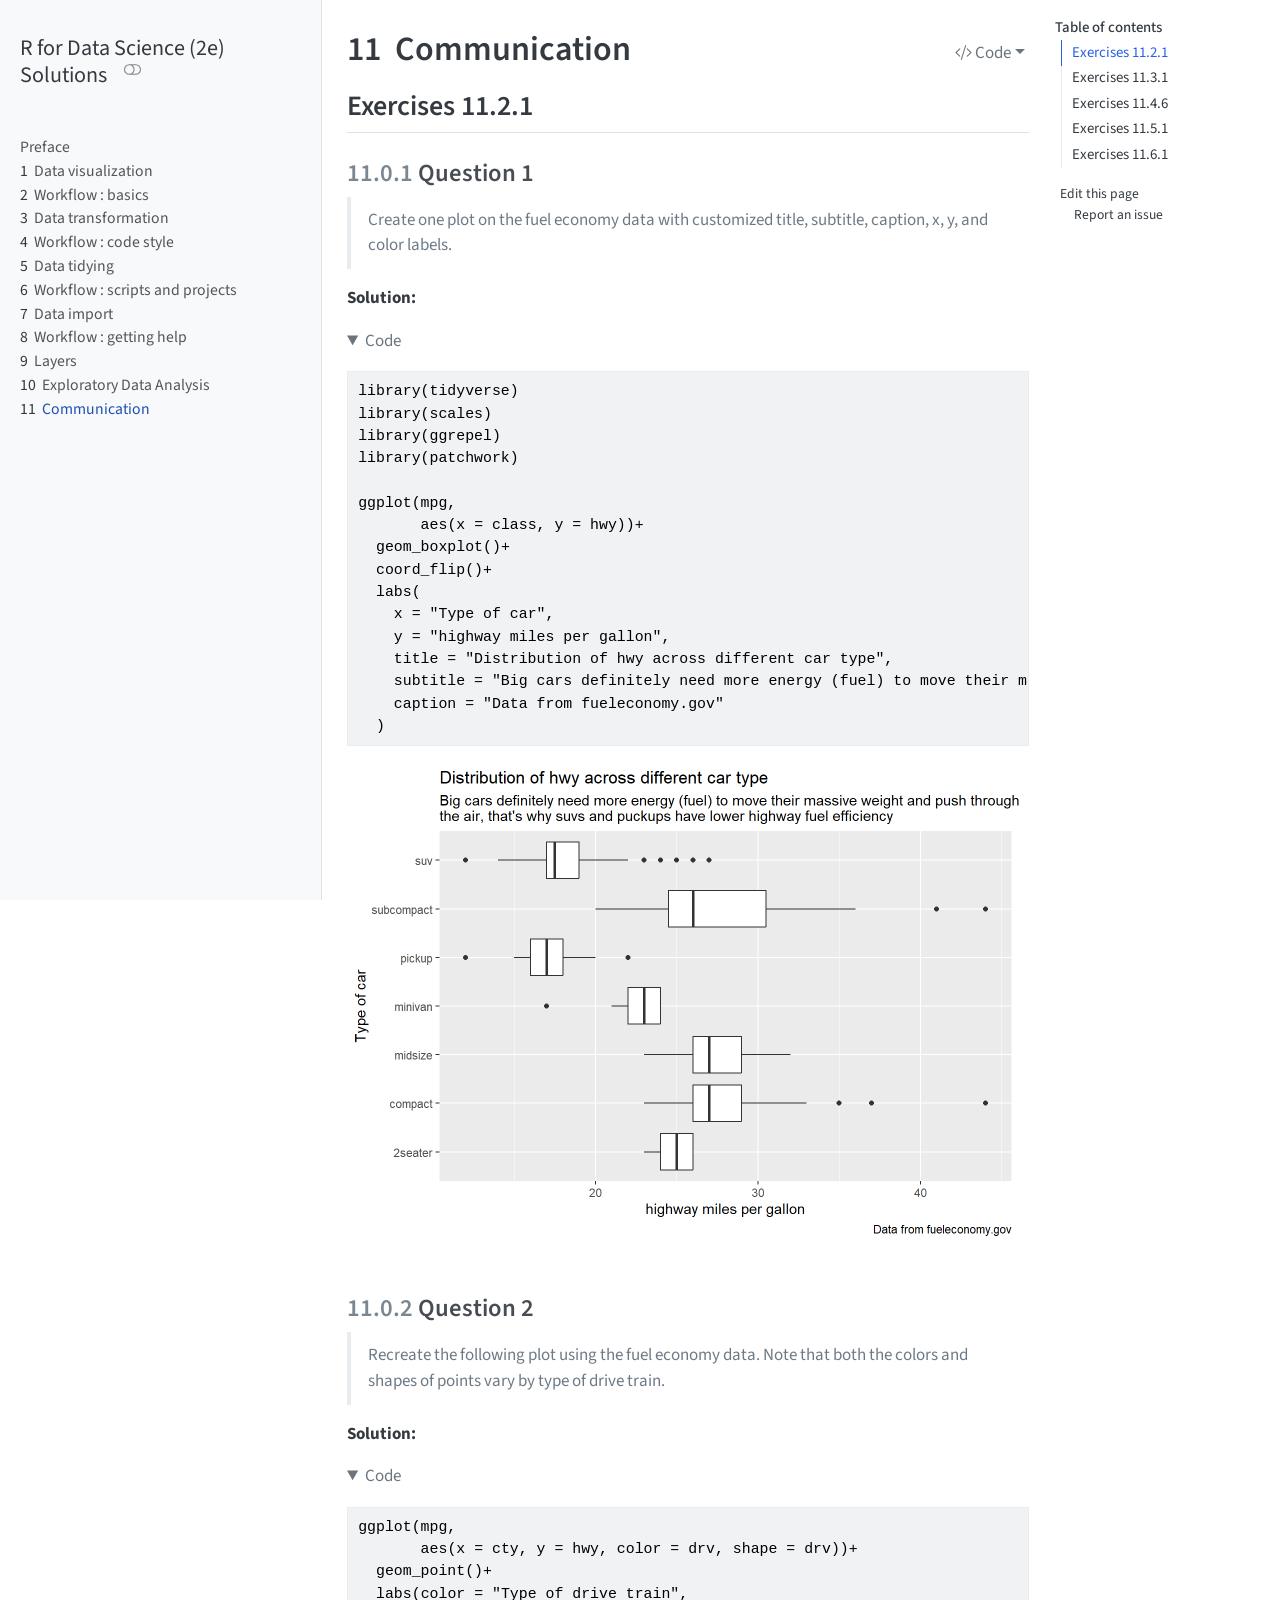
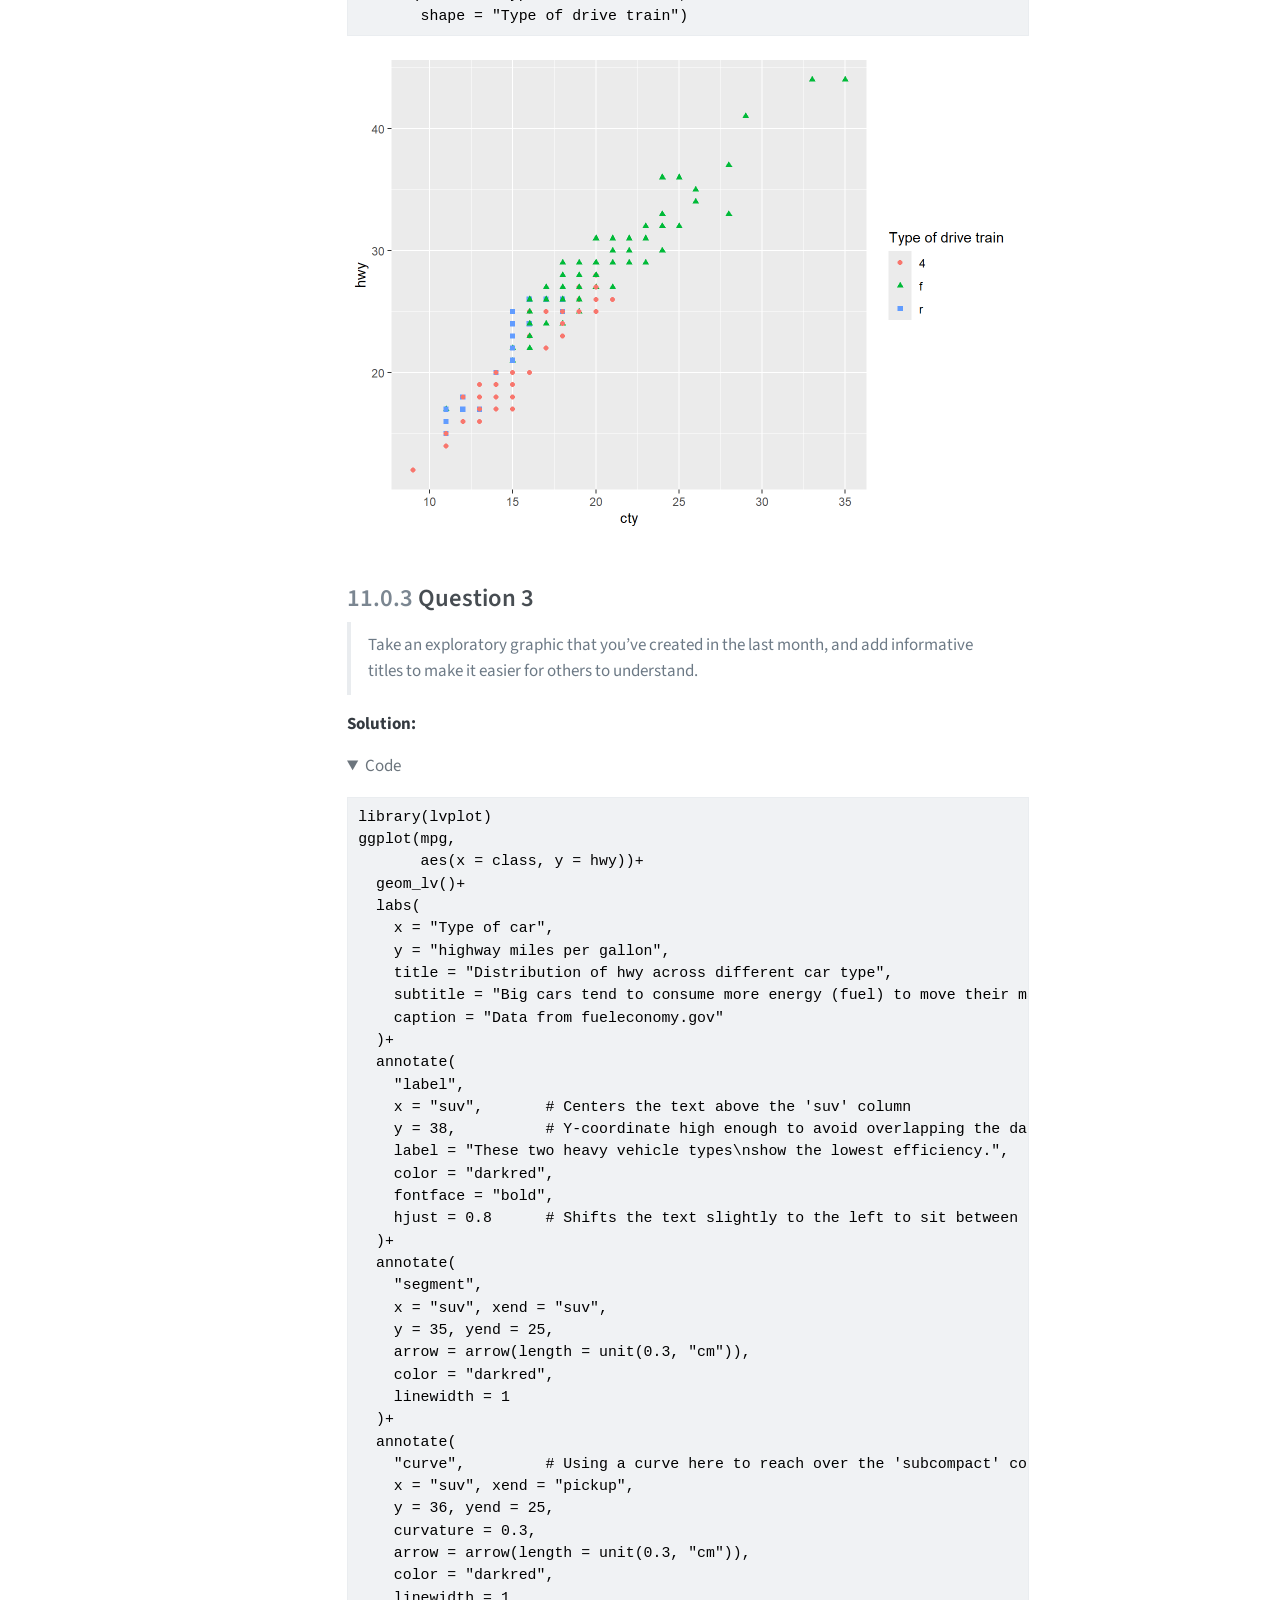
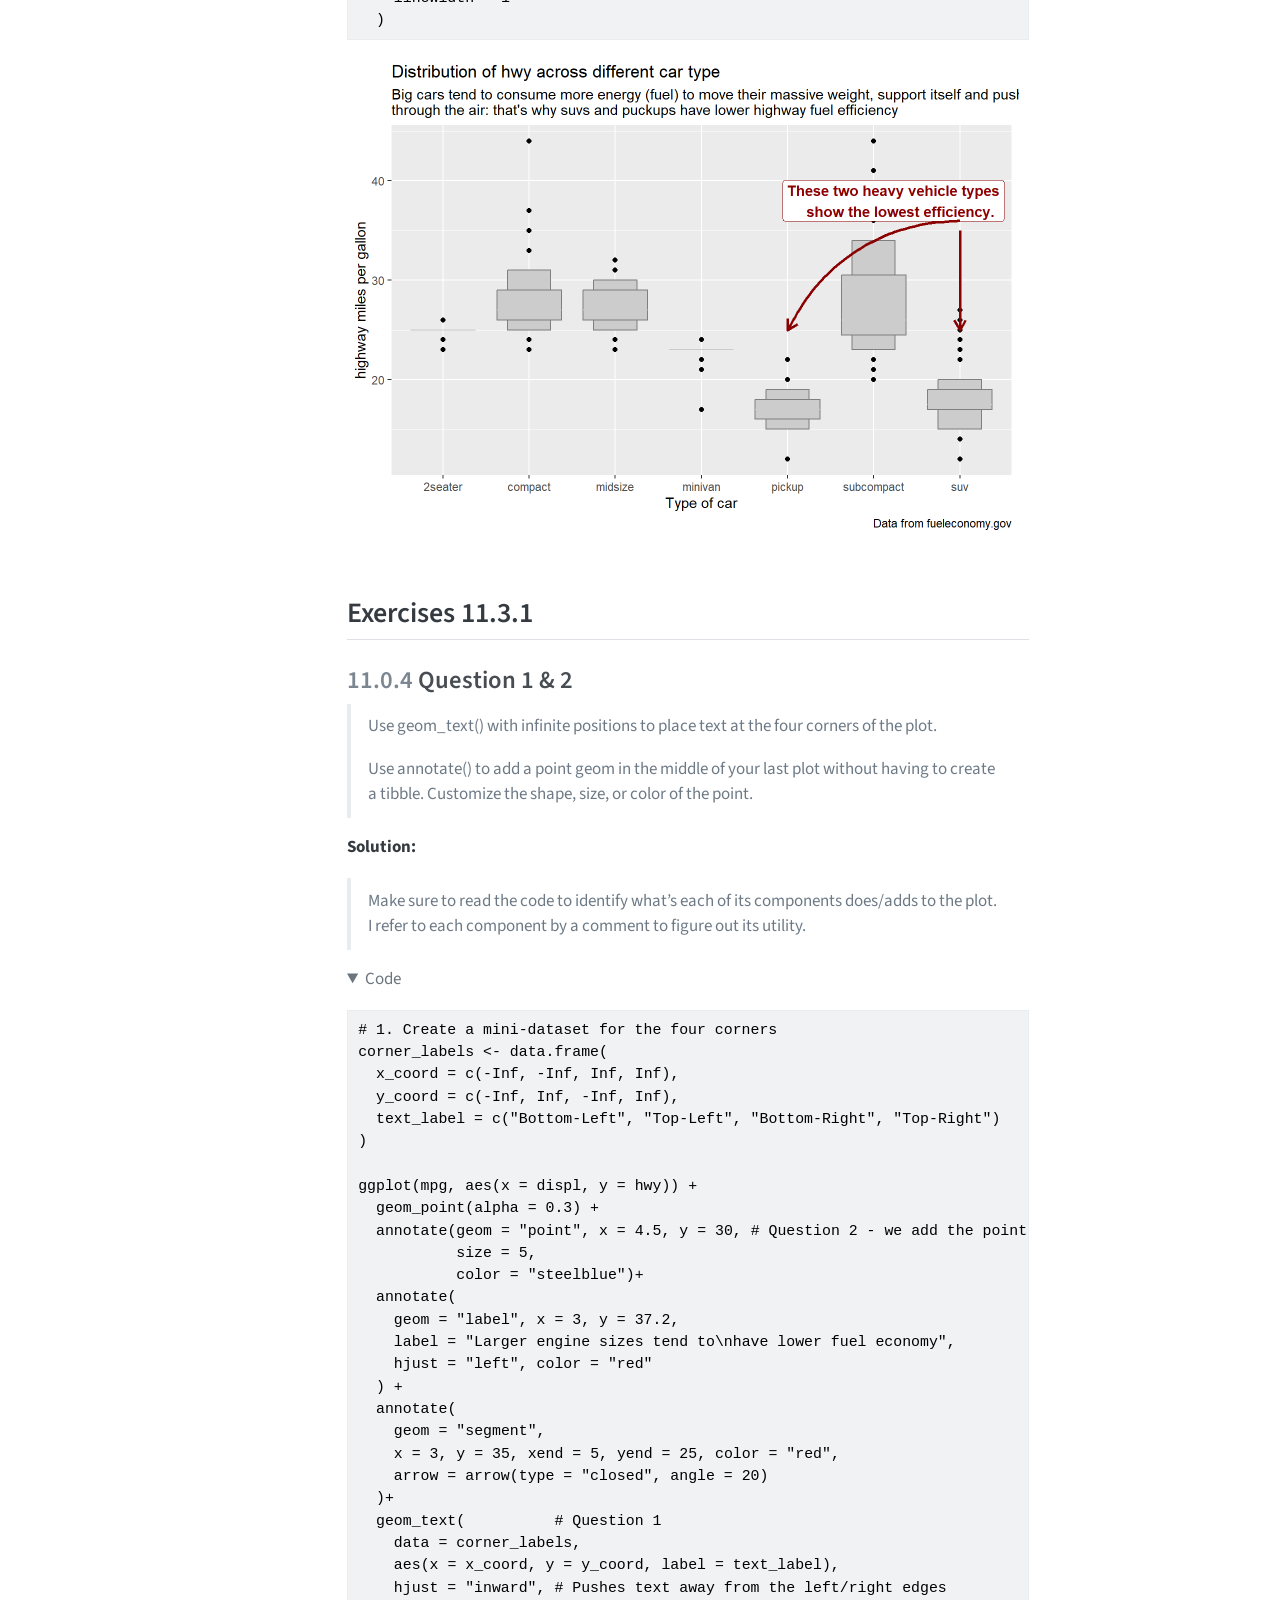
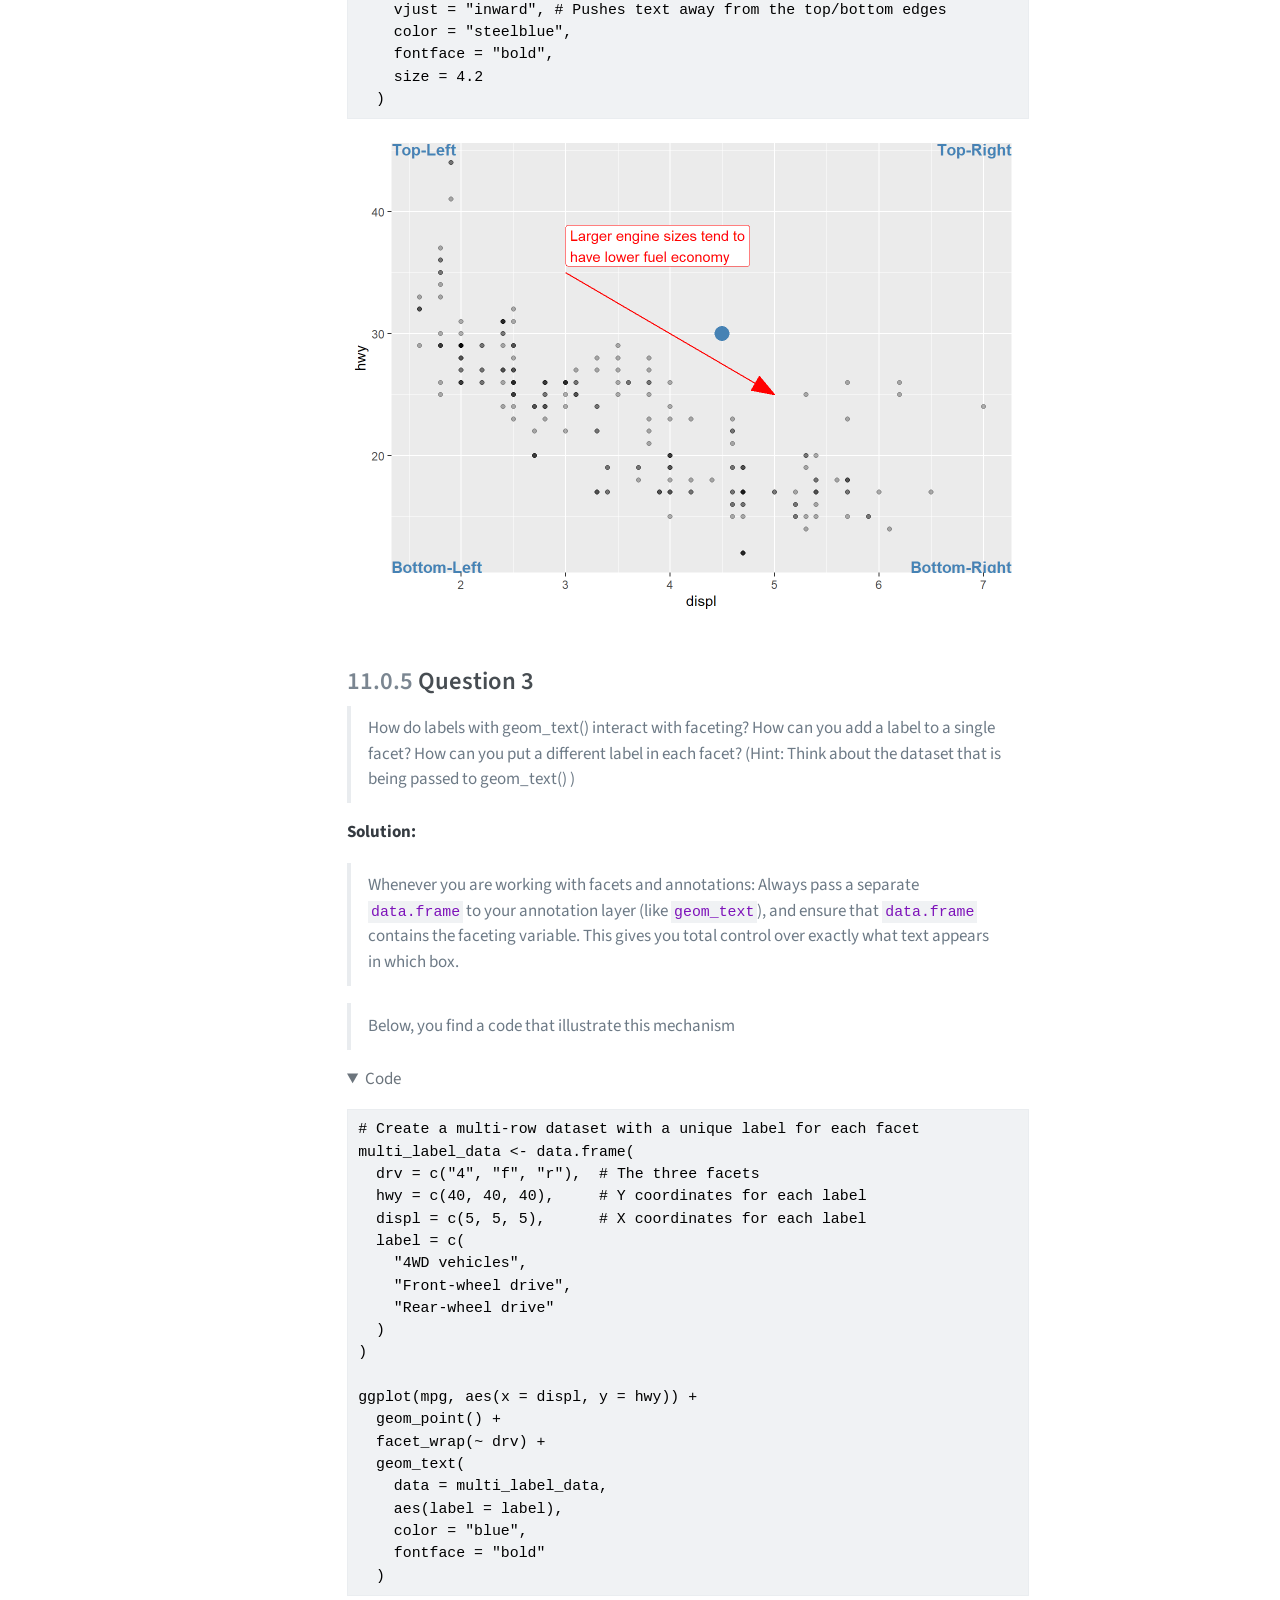
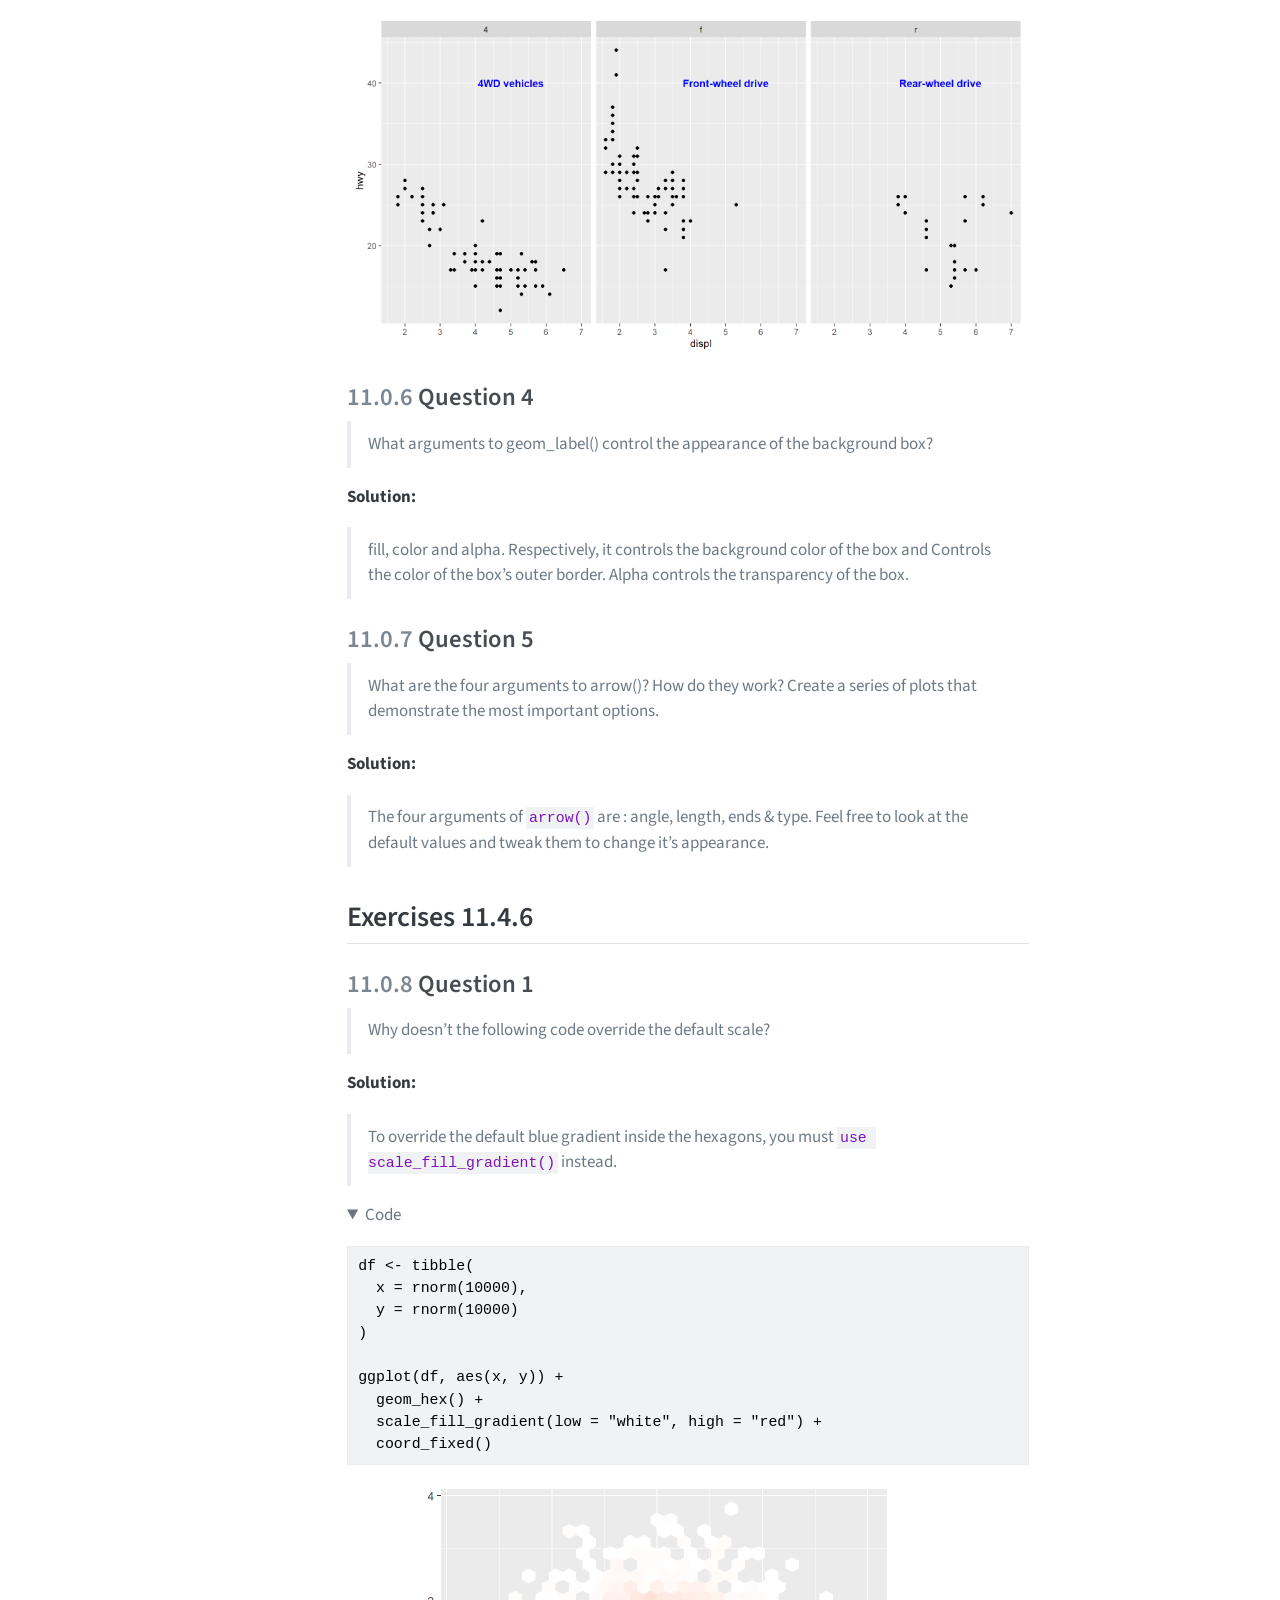
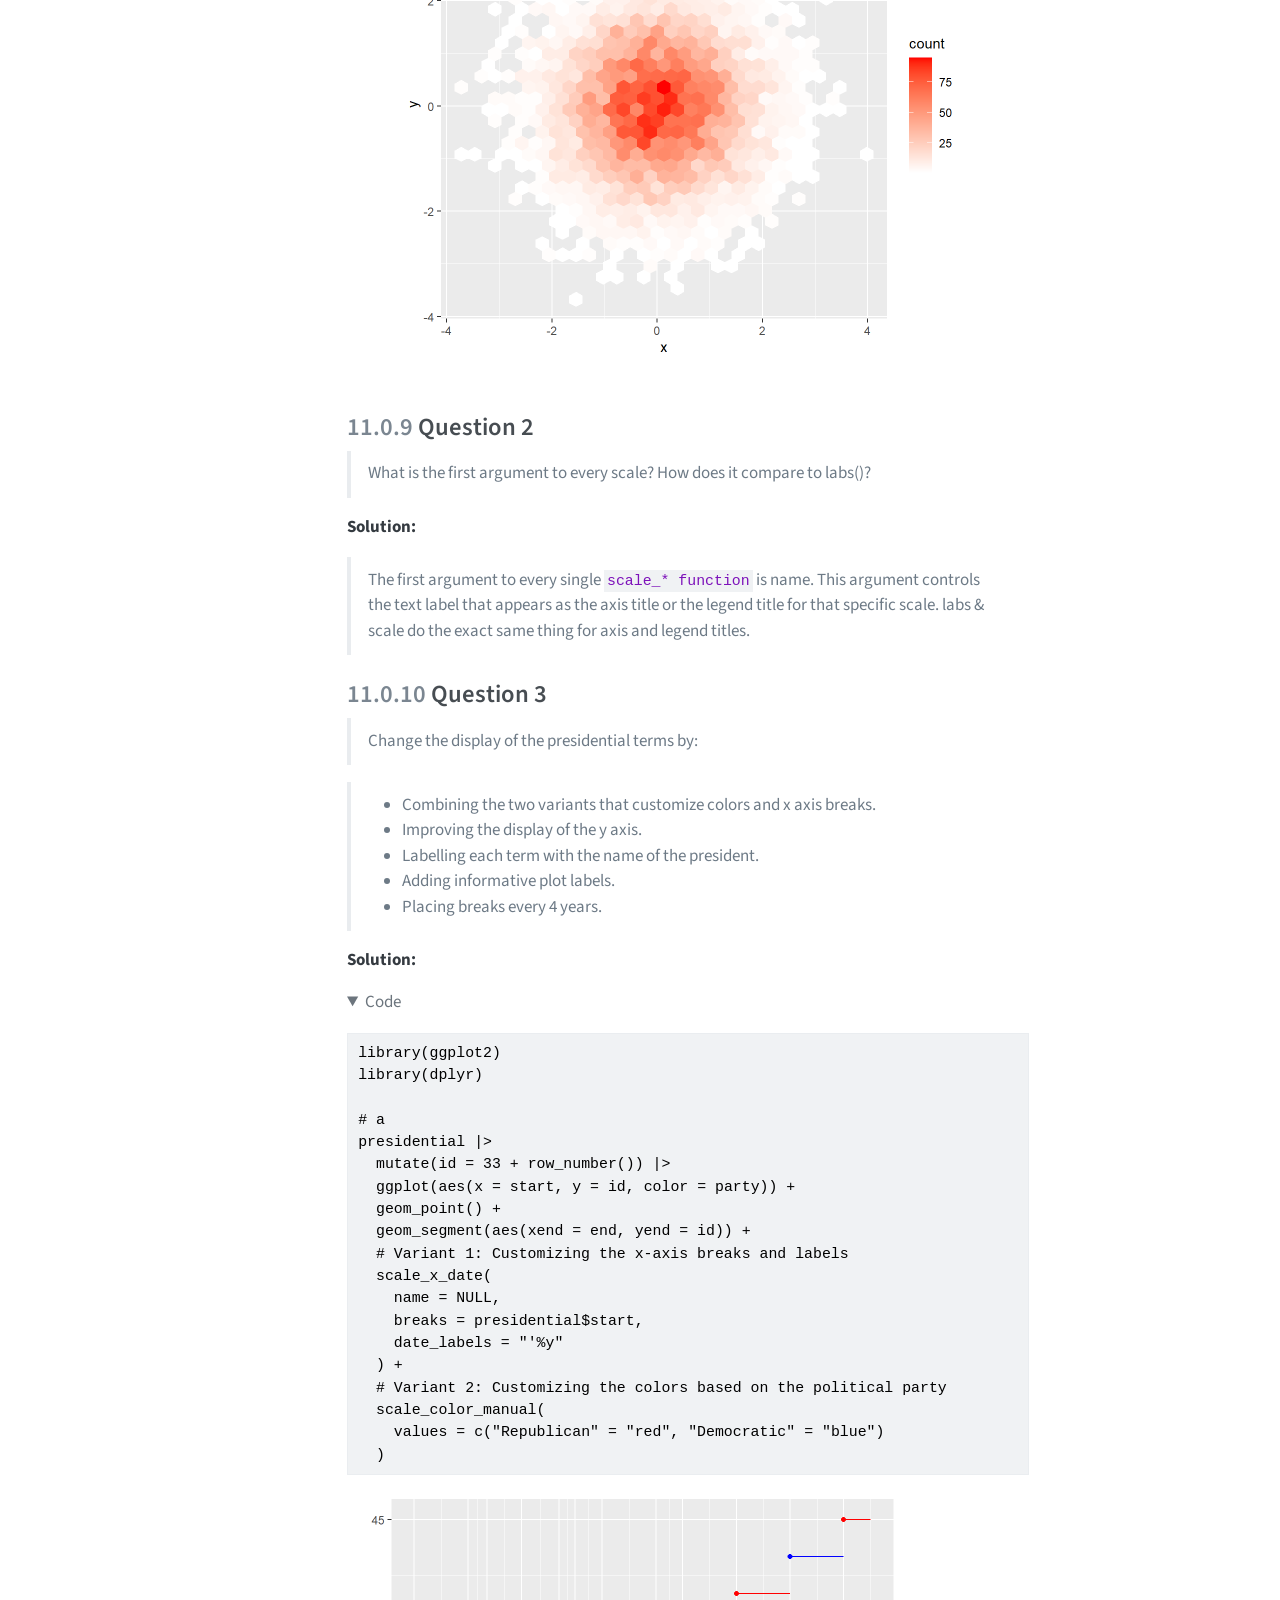
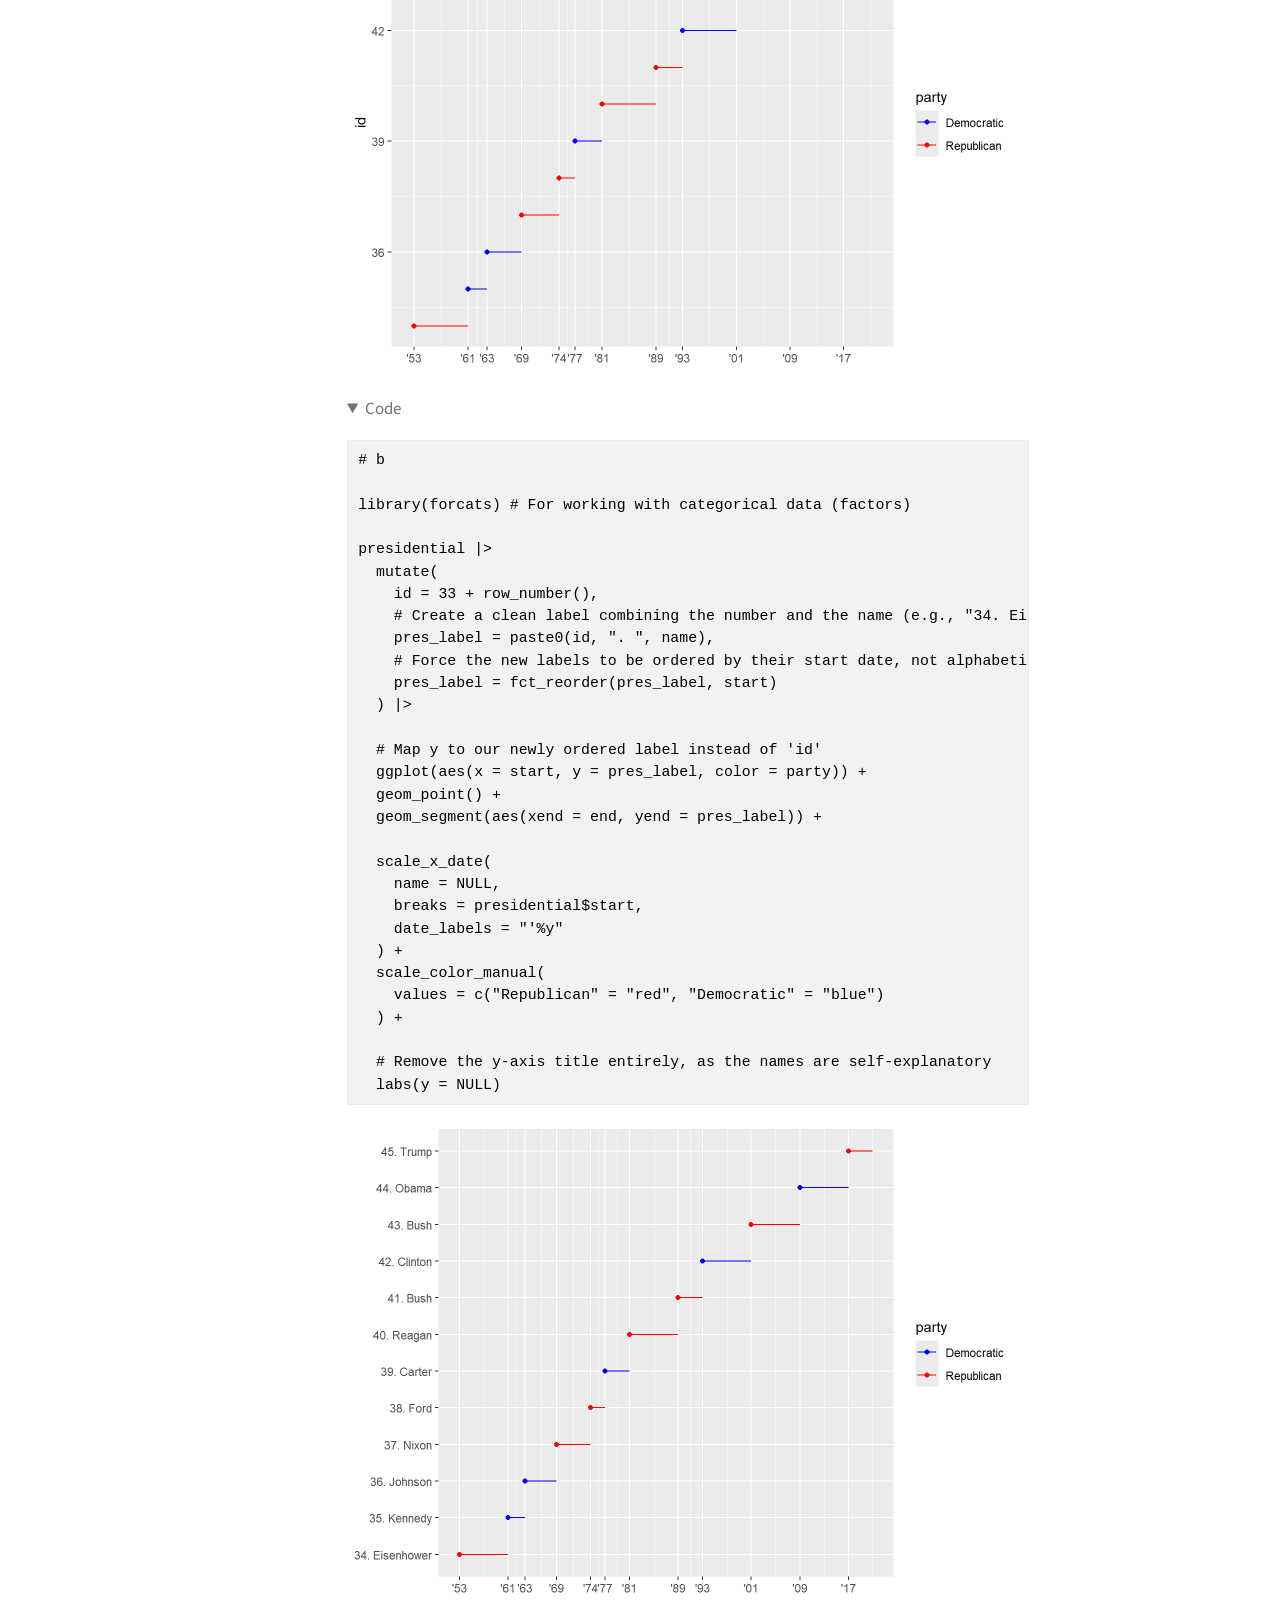
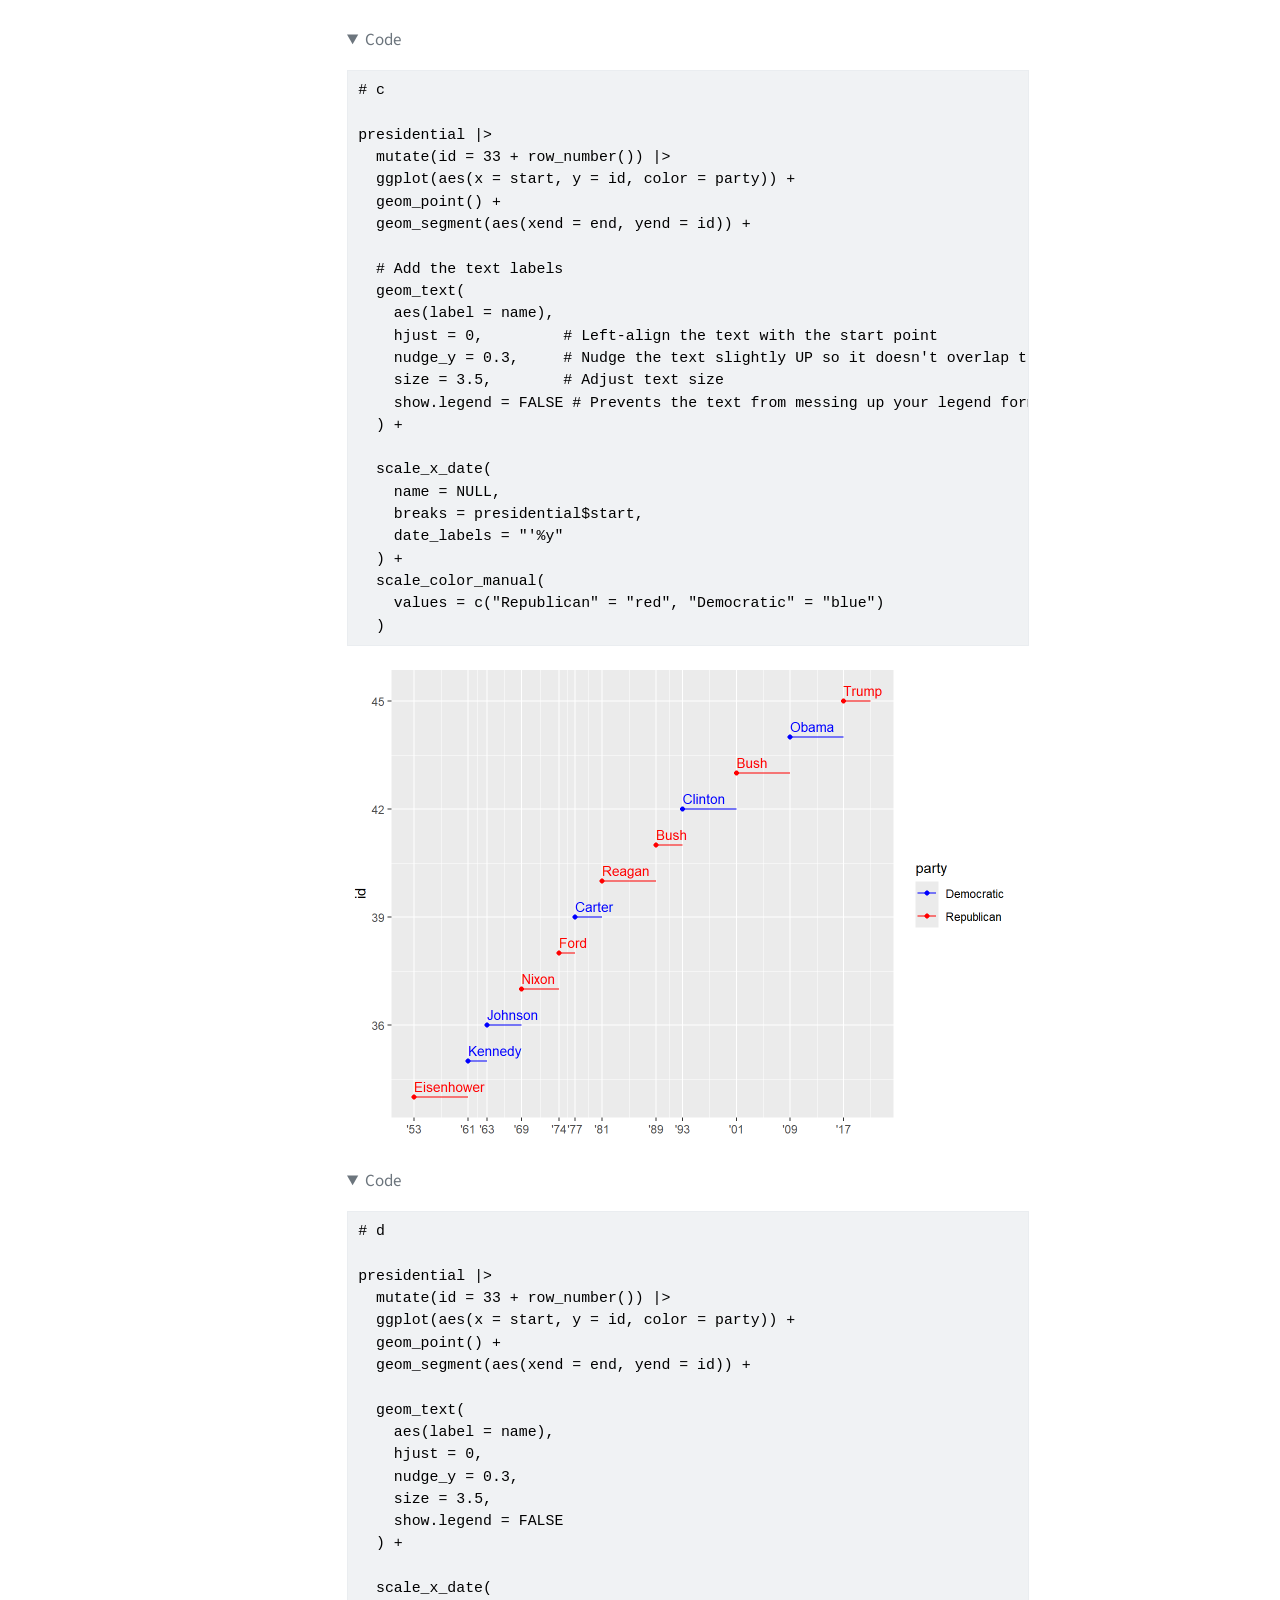
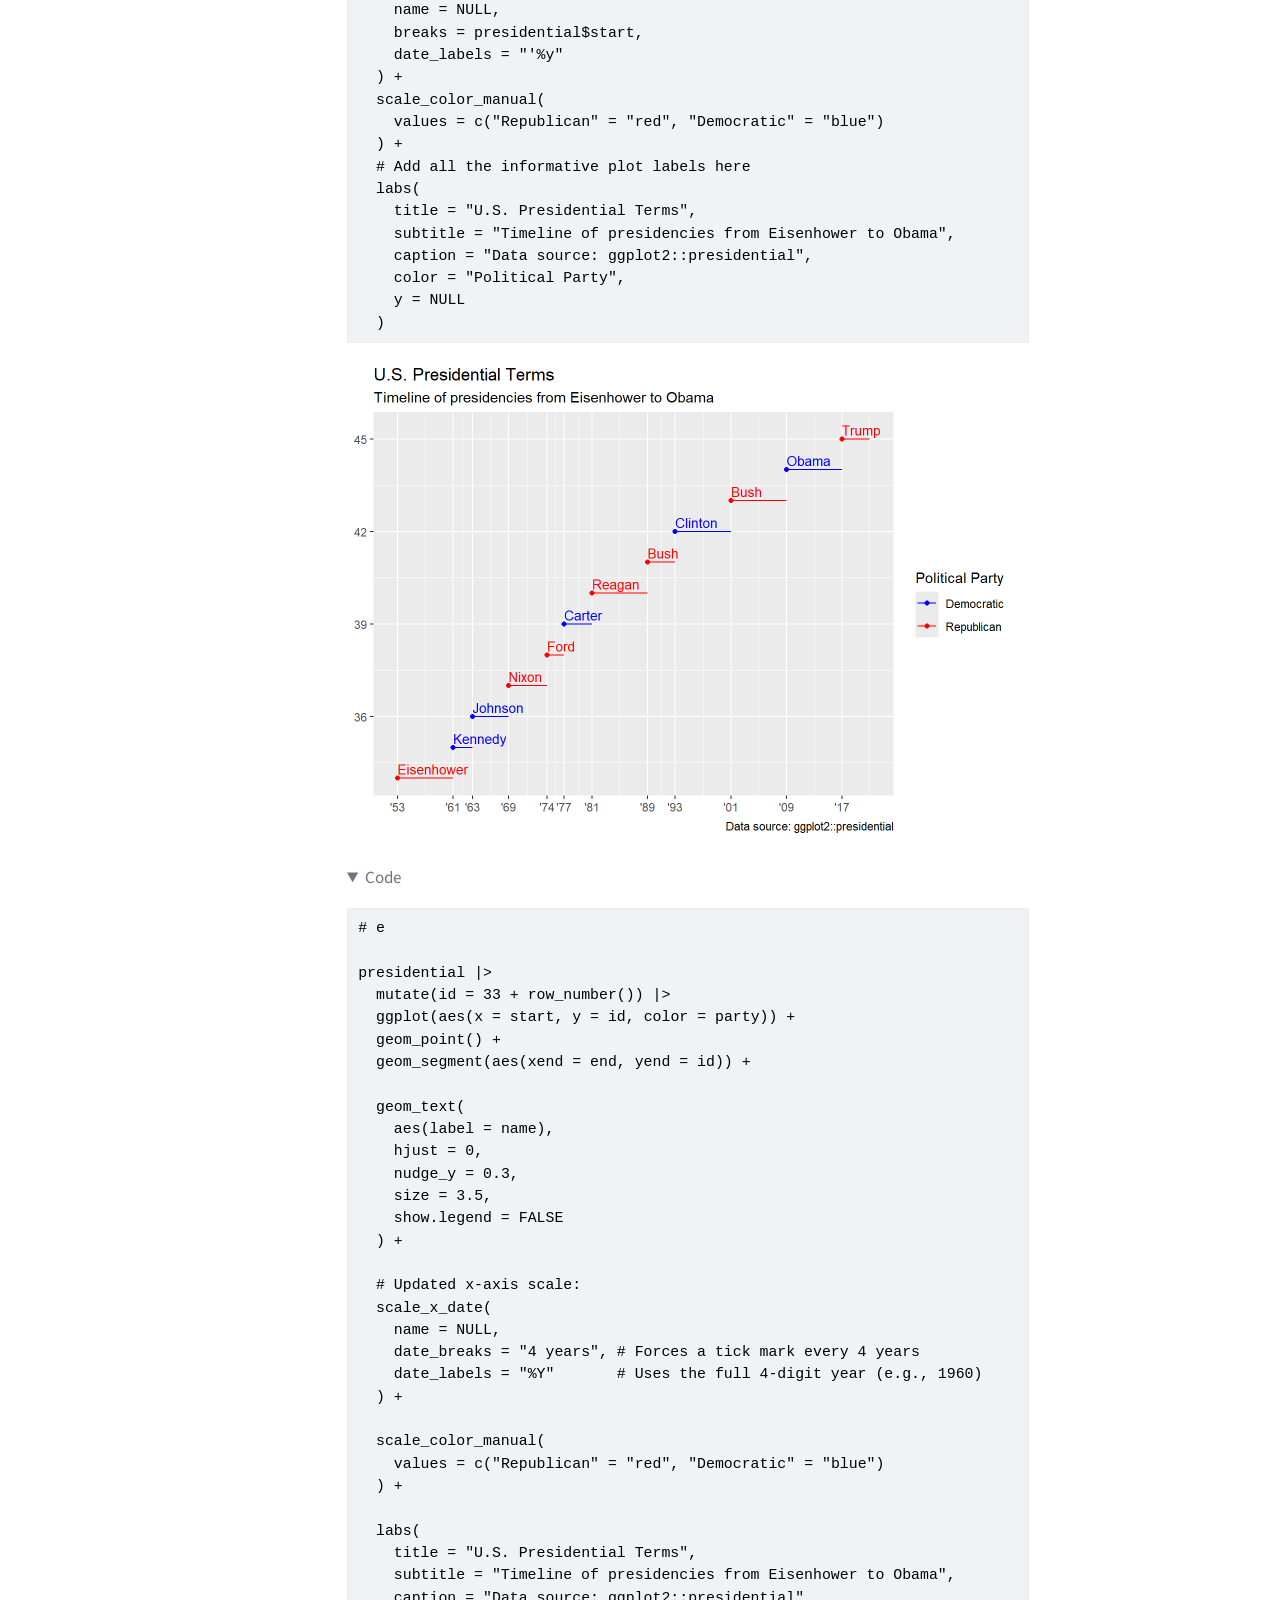
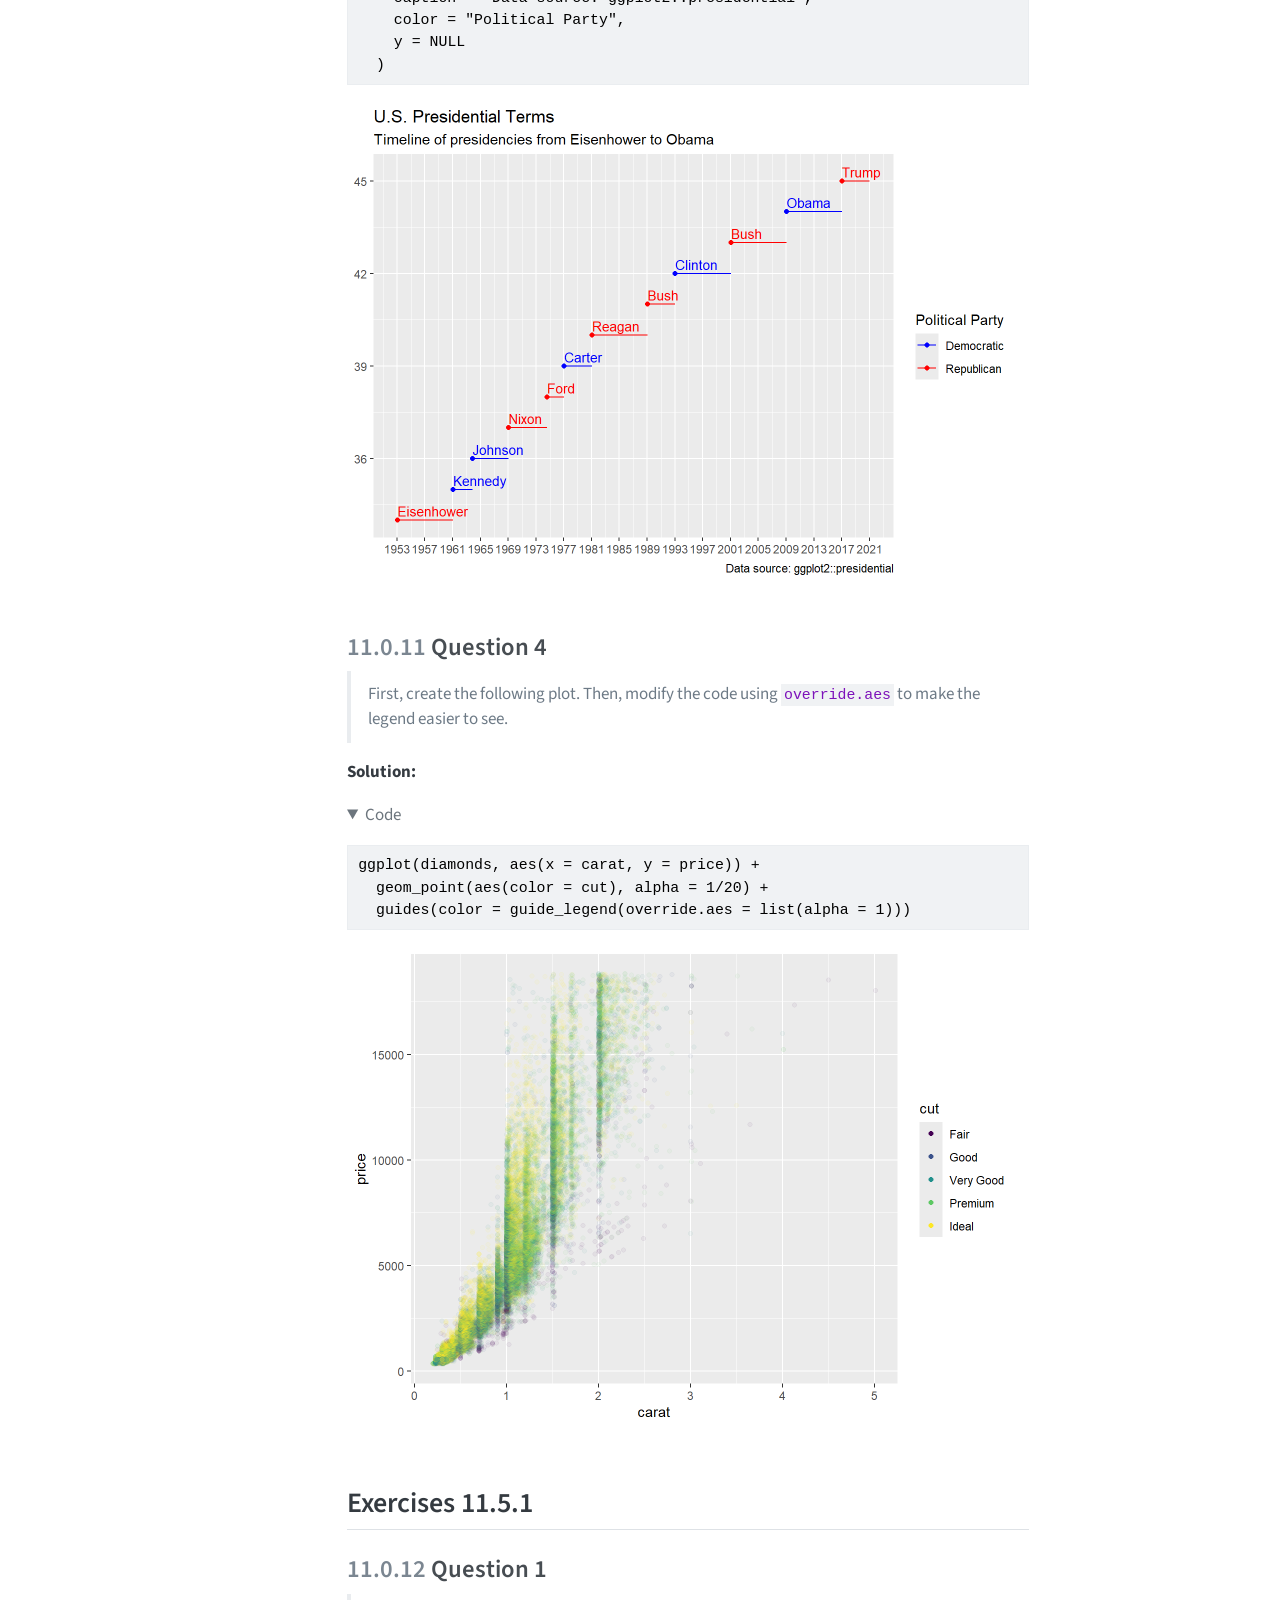
==== commit 4b3f1472: "(ch11): final revision" ====
--- a/_book/comm.html
+++ b/_book/comm.html
@@ -418,6 +418,17 @@
   <li><a href="#question-1-1" id="toc-question-1-1" class="nav-link" data-scroll-target="#question-1-1"><span class="header-section-number">11.0.8</span> Question 1</a></li>
   <li><a href="#question-2-1" id="toc-question-2-1" class="nav-link" data-scroll-target="#question-2-1"><span class="header-section-number">11.0.9</span> Question 2</a></li>
   <li><a href="#question-3-2" id="toc-question-3-2" class="nav-link" data-scroll-target="#question-3-2"><span class="header-section-number">11.0.10</span> Question 3</a></li>
+  <li><a href="#question-4-1" id="toc-question-4-1" class="nav-link" data-scroll-target="#question-4-1"><span class="header-section-number">11.0.11</span> Question 4</a></li>
+  </ul></li>
+  <li><a href="#exercises-11.5.1" id="toc-exercises-11.5.1" class="nav-link" data-scroll-target="#exercises-11.5.1">Exercises 11.5.1</a>
+  <ul class="collapse">
+  <li><a href="#question-1-3" id="toc-question-1-3" class="nav-link" data-scroll-target="#question-1-3"><span class="header-section-number">11.0.12</span> Question 1</a></li>
+  <li><a href="#question-2-2" id="toc-question-2-2" class="nav-link" data-scroll-target="#question-2-2"><span class="header-section-number">11.0.13</span> Question 2</a></li>
+  </ul></li>
+  <li><a href="#exercises-11.6.1" id="toc-exercises-11.6.1" class="nav-link" data-scroll-target="#exercises-11.6.1">Exercises 11.6.1</a>
+  <ul class="collapse">
+  <li><a href="#question-1-4" id="toc-question-1-4" class="nav-link" data-scroll-target="#question-1-4"><span class="header-section-number">11.0.14</span> Question 1</a></li>
+  <li><a href="#question-2-3" id="toc-question-2-3" class="nav-link" data-scroll-target="#question-2-3"><span class="header-section-number">11.0.15</span> Question 2</a></li>
   </ul></li>
   </ul>
 <div class="toc-actions"><ul><li><a href="https://github.com/felnou77/r4ds-solutions/edit/main/comm.qmd" class="toc-action"><i class="bi bi-github"></i>Edit this page</a></li><li><a href="https://github.com/felnou77/r4ds-solutions/issues/new" class="toc-action"><i class="bi empty"></i>Report an issue</a></li></ul></div></nav>
@@ -729,6 +740,19 @@
 </section>
 <section id="question-3-2" class="level3" data-number="11.0.10">
 <h3 data-number="11.0.10" class="anchored" data-anchor-id="question-3-2"><span class="header-section-number">11.0.10</span> Question 3</h3>
+<blockquote class="blockquote">
+<p>Change the display of the presidential terms by:</p>
+</blockquote>
+<blockquote class="blockquote">
+<ul>
+<li>Combining the two variants that customize colors and x axis breaks.</li>
+<li>Improving the display of the y axis.</li>
+<li>Labelling each term with the name of the president.</li>
+<li>Adding informative plot labels.</li>
+<li>Placing breaks every 4 years.</li>
+</ul>
+</blockquote>
+<p><strong>Solution:</strong></p>
 <div class="cell">
 <details open="" class="code-fold">
 <summary>Code</summary>
@@ -795,6 +819,287 @@
 <div>
 <figure class="figure">
 <p><img src="comm_files/figure-html/unnamed-chunk-7-2.png" class="img-fluid figure-img" width="672"></p>
+</figure>
+</div>
+</div>
+<details open="" class="code-fold">
+<summary>Code</summary>
+<div class="code-copy-outer-scaffold"><div class="sourceCode cell-code" id="cb9"><pre class="sourceCode r code-with-copy"><code class="sourceCode r"><span id="cb9-1"><a href="#cb9-1" aria-hidden="true" tabindex="-1"></a><span class="co"># c </span></span>
+<span id="cb9-2"><a href="#cb9-2" aria-hidden="true" tabindex="-1"></a></span>
+<span id="cb9-3"><a href="#cb9-3" aria-hidden="true" tabindex="-1"></a>presidential <span class="sc">|&gt;</span> </span>
+<span id="cb9-4"><a href="#cb9-4" aria-hidden="true" tabindex="-1"></a>  <span class="fu">mutate</span>(<span class="at">id =</span> <span class="dv">33</span> <span class="sc">+</span> <span class="fu">row_number</span>()) <span class="sc">|&gt;</span> </span>
+<span id="cb9-5"><a href="#cb9-5" aria-hidden="true" tabindex="-1"></a>  <span class="fu">ggplot</span>(<span class="fu">aes</span>(<span class="at">x =</span> start, <span class="at">y =</span> id, <span class="at">color =</span> party)) <span class="sc">+</span> </span>
+<span id="cb9-6"><a href="#cb9-6" aria-hidden="true" tabindex="-1"></a>  <span class="fu">geom_point</span>() <span class="sc">+</span> </span>
+<span id="cb9-7"><a href="#cb9-7" aria-hidden="true" tabindex="-1"></a>  <span class="fu">geom_segment</span>(<span class="fu">aes</span>(<span class="at">xend =</span> end, <span class="at">yend =</span> id)) <span class="sc">+</span> </span>
+<span id="cb9-8"><a href="#cb9-8" aria-hidden="true" tabindex="-1"></a>  </span>
+<span id="cb9-9"><a href="#cb9-9" aria-hidden="true" tabindex="-1"></a>  <span class="co"># Add the text labels</span></span>
+<span id="cb9-10"><a href="#cb9-10" aria-hidden="true" tabindex="-1"></a>  <span class="fu">geom_text</span>(</span>
+<span id="cb9-11"><a href="#cb9-11" aria-hidden="true" tabindex="-1"></a>    <span class="fu">aes</span>(<span class="at">label =</span> name), </span>
+<span id="cb9-12"><a href="#cb9-12" aria-hidden="true" tabindex="-1"></a>    <span class="at">hjust =</span> <span class="dv">0</span>,         <span class="co"># Left-align the text with the start point</span></span>
+<span id="cb9-13"><a href="#cb9-13" aria-hidden="true" tabindex="-1"></a>    <span class="at">nudge_y =</span> <span class="fl">0.3</span>,     <span class="co"># Nudge the text slightly UP so it doesn't overlap the line</span></span>
+<span id="cb9-14"><a href="#cb9-14" aria-hidden="true" tabindex="-1"></a>    <span class="at">size =</span> <span class="fl">3.5</span>,        <span class="co"># Adjust text size</span></span>
+<span id="cb9-15"><a href="#cb9-15" aria-hidden="true" tabindex="-1"></a>    <span class="at">show.legend =</span> <span class="cn">FALSE</span> <span class="co"># Prevents the text from messing up your legend formatting</span></span>
+<span id="cb9-16"><a href="#cb9-16" aria-hidden="true" tabindex="-1"></a>  ) <span class="sc">+</span></span>
+<span id="cb9-17"><a href="#cb9-17" aria-hidden="true" tabindex="-1"></a>  </span>
+<span id="cb9-18"><a href="#cb9-18" aria-hidden="true" tabindex="-1"></a>  <span class="fu">scale_x_date</span>(</span>
+<span id="cb9-19"><a href="#cb9-19" aria-hidden="true" tabindex="-1"></a>    <span class="at">name =</span> <span class="cn">NULL</span>, </span>
+<span id="cb9-20"><a href="#cb9-20" aria-hidden="true" tabindex="-1"></a>    <span class="at">breaks =</span> presidential<span class="sc">$</span>start, </span>
+<span id="cb9-21"><a href="#cb9-21" aria-hidden="true" tabindex="-1"></a>    <span class="at">date_labels =</span> <span class="st">"'%y"</span></span>
+<span id="cb9-22"><a href="#cb9-22" aria-hidden="true" tabindex="-1"></a>  ) <span class="sc">+</span></span>
+<span id="cb9-23"><a href="#cb9-23" aria-hidden="true" tabindex="-1"></a>  <span class="fu">scale_color_manual</span>(</span>
+<span id="cb9-24"><a href="#cb9-24" aria-hidden="true" tabindex="-1"></a>    <span class="at">values =</span> <span class="fu">c</span>(<span class="st">"Republican"</span> <span class="ot">=</span> <span class="st">"red"</span>, <span class="st">"Democratic"</span> <span class="ot">=</span> <span class="st">"blue"</span>)</span>
+<span id="cb9-25"><a href="#cb9-25" aria-hidden="true" tabindex="-1"></a>  )</span></code></pre></div><button title="Copy to Clipboard" class="code-copy-button"><i class="bi"></i></button></div>
+</details>
+<div class="cell-output-display">
+<div>
+<figure class="figure">
+<p><img src="comm_files/figure-html/unnamed-chunk-7-3.png" class="img-fluid figure-img" width="672"></p>
+</figure>
+</div>
+</div>
+<details open="" class="code-fold">
+<summary>Code</summary>
+<div class="code-copy-outer-scaffold"><div class="sourceCode cell-code" id="cb10"><pre class="sourceCode r code-with-copy"><code class="sourceCode r"><span id="cb10-1"><a href="#cb10-1" aria-hidden="true" tabindex="-1"></a><span class="co"># d</span></span>
+<span id="cb10-2"><a href="#cb10-2" aria-hidden="true" tabindex="-1"></a></span>
+<span id="cb10-3"><a href="#cb10-3" aria-hidden="true" tabindex="-1"></a>presidential <span class="sc">|&gt;</span> </span>
+<span id="cb10-4"><a href="#cb10-4" aria-hidden="true" tabindex="-1"></a>  <span class="fu">mutate</span>(<span class="at">id =</span> <span class="dv">33</span> <span class="sc">+</span> <span class="fu">row_number</span>()) <span class="sc">|&gt;</span> </span>
+<span id="cb10-5"><a href="#cb10-5" aria-hidden="true" tabindex="-1"></a>  <span class="fu">ggplot</span>(<span class="fu">aes</span>(<span class="at">x =</span> start, <span class="at">y =</span> id, <span class="at">color =</span> party)) <span class="sc">+</span> </span>
+<span id="cb10-6"><a href="#cb10-6" aria-hidden="true" tabindex="-1"></a>  <span class="fu">geom_point</span>() <span class="sc">+</span> </span>
+<span id="cb10-7"><a href="#cb10-7" aria-hidden="true" tabindex="-1"></a>  <span class="fu">geom_segment</span>(<span class="fu">aes</span>(<span class="at">xend =</span> end, <span class="at">yend =</span> id)) <span class="sc">+</span> </span>
+<span id="cb10-8"><a href="#cb10-8" aria-hidden="true" tabindex="-1"></a>  </span>
+<span id="cb10-9"><a href="#cb10-9" aria-hidden="true" tabindex="-1"></a>  <span class="fu">geom_text</span>(</span>
+<span id="cb10-10"><a href="#cb10-10" aria-hidden="true" tabindex="-1"></a>    <span class="fu">aes</span>(<span class="at">label =</span> name), </span>
+<span id="cb10-11"><a href="#cb10-11" aria-hidden="true" tabindex="-1"></a>    <span class="at">hjust =</span> <span class="dv">0</span>,         </span>
+<span id="cb10-12"><a href="#cb10-12" aria-hidden="true" tabindex="-1"></a>    <span class="at">nudge_y =</span> <span class="fl">0.3</span>,     </span>
+<span id="cb10-13"><a href="#cb10-13" aria-hidden="true" tabindex="-1"></a>    <span class="at">size =</span> <span class="fl">3.5</span>,        </span>
+<span id="cb10-14"><a href="#cb10-14" aria-hidden="true" tabindex="-1"></a>    <span class="at">show.legend =</span> <span class="cn">FALSE</span> </span>
+<span id="cb10-15"><a href="#cb10-15" aria-hidden="true" tabindex="-1"></a>  ) <span class="sc">+</span></span>
+<span id="cb10-16"><a href="#cb10-16" aria-hidden="true" tabindex="-1"></a>  </span>
+<span id="cb10-17"><a href="#cb10-17" aria-hidden="true" tabindex="-1"></a>  <span class="fu">scale_x_date</span>(</span>
+<span id="cb10-18"><a href="#cb10-18" aria-hidden="true" tabindex="-1"></a>    <span class="at">name =</span> <span class="cn">NULL</span>, </span>
+<span id="cb10-19"><a href="#cb10-19" aria-hidden="true" tabindex="-1"></a>    <span class="at">breaks =</span> presidential<span class="sc">$</span>start, </span>
+<span id="cb10-20"><a href="#cb10-20" aria-hidden="true" tabindex="-1"></a>    <span class="at">date_labels =</span> <span class="st">"'%y"</span></span>
+<span id="cb10-21"><a href="#cb10-21" aria-hidden="true" tabindex="-1"></a>  ) <span class="sc">+</span></span>
+<span id="cb10-22"><a href="#cb10-22" aria-hidden="true" tabindex="-1"></a>  <span class="fu">scale_color_manual</span>(</span>
+<span id="cb10-23"><a href="#cb10-23" aria-hidden="true" tabindex="-1"></a>    <span class="at">values =</span> <span class="fu">c</span>(<span class="st">"Republican"</span> <span class="ot">=</span> <span class="st">"red"</span>, <span class="st">"Democratic"</span> <span class="ot">=</span> <span class="st">"blue"</span>)</span>
+<span id="cb10-24"><a href="#cb10-24" aria-hidden="true" tabindex="-1"></a>  ) <span class="sc">+</span></span>
+<span id="cb10-25"><a href="#cb10-25" aria-hidden="true" tabindex="-1"></a>  <span class="co"># Add all the informative plot labels here</span></span>
+<span id="cb10-26"><a href="#cb10-26" aria-hidden="true" tabindex="-1"></a>  <span class="fu">labs</span>(</span>
+<span id="cb10-27"><a href="#cb10-27" aria-hidden="true" tabindex="-1"></a>    <span class="at">title =</span> <span class="st">"U.S. Presidential Terms"</span>,</span>
+<span id="cb10-28"><a href="#cb10-28" aria-hidden="true" tabindex="-1"></a>    <span class="at">subtitle =</span> <span class="st">"Timeline of presidencies from Eisenhower to Obama"</span>,</span>
+<span id="cb10-29"><a href="#cb10-29" aria-hidden="true" tabindex="-1"></a>    <span class="at">caption =</span> <span class="st">"Data source: ggplot2::presidential"</span>,</span>
+<span id="cb10-30"><a href="#cb10-30" aria-hidden="true" tabindex="-1"></a>    <span class="at">color =</span> <span class="st">"Political Party"</span>, </span>
+<span id="cb10-31"><a href="#cb10-31" aria-hidden="true" tabindex="-1"></a>    <span class="at">y =</span> <span class="cn">NULL</span> </span>
+<span id="cb10-32"><a href="#cb10-32" aria-hidden="true" tabindex="-1"></a>  )</span></code></pre></div><button title="Copy to Clipboard" class="code-copy-button"><i class="bi"></i></button></div>
+</details>
+<div class="cell-output-display">
+<div>
+<figure class="figure">
+<p><img src="comm_files/figure-html/unnamed-chunk-7-4.png" class="img-fluid figure-img" width="672"></p>
+</figure>
+</div>
+</div>
+<details open="" class="code-fold">
+<summary>Code</summary>
+<div class="code-copy-outer-scaffold"><div class="sourceCode cell-code" id="cb11"><pre class="sourceCode r code-with-copy"><code class="sourceCode r"><span id="cb11-1"><a href="#cb11-1" aria-hidden="true" tabindex="-1"></a><span class="co"># e </span></span>
+<span id="cb11-2"><a href="#cb11-2" aria-hidden="true" tabindex="-1"></a></span>
+<span id="cb11-3"><a href="#cb11-3" aria-hidden="true" tabindex="-1"></a>presidential <span class="sc">|&gt;</span> </span>
+<span id="cb11-4"><a href="#cb11-4" aria-hidden="true" tabindex="-1"></a>  <span class="fu">mutate</span>(<span class="at">id =</span> <span class="dv">33</span> <span class="sc">+</span> <span class="fu">row_number</span>()) <span class="sc">|&gt;</span> </span>
+<span id="cb11-5"><a href="#cb11-5" aria-hidden="true" tabindex="-1"></a>  <span class="fu">ggplot</span>(<span class="fu">aes</span>(<span class="at">x =</span> start, <span class="at">y =</span> id, <span class="at">color =</span> party)) <span class="sc">+</span> </span>
+<span id="cb11-6"><a href="#cb11-6" aria-hidden="true" tabindex="-1"></a>  <span class="fu">geom_point</span>() <span class="sc">+</span> </span>
+<span id="cb11-7"><a href="#cb11-7" aria-hidden="true" tabindex="-1"></a>  <span class="fu">geom_segment</span>(<span class="fu">aes</span>(<span class="at">xend =</span> end, <span class="at">yend =</span> id)) <span class="sc">+</span> </span>
+<span id="cb11-8"><a href="#cb11-8" aria-hidden="true" tabindex="-1"></a>  </span>
+<span id="cb11-9"><a href="#cb11-9" aria-hidden="true" tabindex="-1"></a>  <span class="fu">geom_text</span>(</span>
+<span id="cb11-10"><a href="#cb11-10" aria-hidden="true" tabindex="-1"></a>    <span class="fu">aes</span>(<span class="at">label =</span> name), </span>
+<span id="cb11-11"><a href="#cb11-11" aria-hidden="true" tabindex="-1"></a>    <span class="at">hjust =</span> <span class="dv">0</span>,         </span>
+<span id="cb11-12"><a href="#cb11-12" aria-hidden="true" tabindex="-1"></a>    <span class="at">nudge_y =</span> <span class="fl">0.3</span>,     </span>
+<span id="cb11-13"><a href="#cb11-13" aria-hidden="true" tabindex="-1"></a>    <span class="at">size =</span> <span class="fl">3.5</span>,        </span>
+<span id="cb11-14"><a href="#cb11-14" aria-hidden="true" tabindex="-1"></a>    <span class="at">show.legend =</span> <span class="cn">FALSE</span> </span>
+<span id="cb11-15"><a href="#cb11-15" aria-hidden="true" tabindex="-1"></a>  ) <span class="sc">+</span></span>
+<span id="cb11-16"><a href="#cb11-16" aria-hidden="true" tabindex="-1"></a>  </span>
+<span id="cb11-17"><a href="#cb11-17" aria-hidden="true" tabindex="-1"></a>  <span class="co"># Updated x-axis scale:</span></span>
+<span id="cb11-18"><a href="#cb11-18" aria-hidden="true" tabindex="-1"></a>  <span class="fu">scale_x_date</span>(</span>
+<span id="cb11-19"><a href="#cb11-19" aria-hidden="true" tabindex="-1"></a>    <span class="at">name =</span> <span class="cn">NULL</span>, </span>
+<span id="cb11-20"><a href="#cb11-20" aria-hidden="true" tabindex="-1"></a>    <span class="at">date_breaks =</span> <span class="st">"4 years"</span>, <span class="co"># Forces a tick mark every 4 years</span></span>
+<span id="cb11-21"><a href="#cb11-21" aria-hidden="true" tabindex="-1"></a>    <span class="at">date_labels =</span> <span class="st">"%Y"</span>       <span class="co"># Uses the full 4-digit year (e.g., 1960)</span></span>
+<span id="cb11-22"><a href="#cb11-22" aria-hidden="true" tabindex="-1"></a>  ) <span class="sc">+</span></span>
+<span id="cb11-23"><a href="#cb11-23" aria-hidden="true" tabindex="-1"></a>  </span>
+<span id="cb11-24"><a href="#cb11-24" aria-hidden="true" tabindex="-1"></a>  <span class="fu">scale_color_manual</span>(</span>
+<span id="cb11-25"><a href="#cb11-25" aria-hidden="true" tabindex="-1"></a>    <span class="at">values =</span> <span class="fu">c</span>(<span class="st">"Republican"</span> <span class="ot">=</span> <span class="st">"red"</span>, <span class="st">"Democratic"</span> <span class="ot">=</span> <span class="st">"blue"</span>)</span>
+<span id="cb11-26"><a href="#cb11-26" aria-hidden="true" tabindex="-1"></a>  ) <span class="sc">+</span></span>
+<span id="cb11-27"><a href="#cb11-27" aria-hidden="true" tabindex="-1"></a>  </span>
+<span id="cb11-28"><a href="#cb11-28" aria-hidden="true" tabindex="-1"></a>  <span class="fu">labs</span>(</span>
+<span id="cb11-29"><a href="#cb11-29" aria-hidden="true" tabindex="-1"></a>    <span class="at">title =</span> <span class="st">"U.S. Presidential Terms"</span>,</span>
+<span id="cb11-30"><a href="#cb11-30" aria-hidden="true" tabindex="-1"></a>    <span class="at">subtitle =</span> <span class="st">"Timeline of presidencies from Eisenhower to Obama"</span>,</span>
+<span id="cb11-31"><a href="#cb11-31" aria-hidden="true" tabindex="-1"></a>    <span class="at">caption =</span> <span class="st">"Data source: ggplot2::presidential"</span>,</span>
+<span id="cb11-32"><a href="#cb11-32" aria-hidden="true" tabindex="-1"></a>    <span class="at">color =</span> <span class="st">"Political Party"</span>, </span>
+<span id="cb11-33"><a href="#cb11-33" aria-hidden="true" tabindex="-1"></a>    <span class="at">y =</span> <span class="cn">NULL</span> </span>
+<span id="cb11-34"><a href="#cb11-34" aria-hidden="true" tabindex="-1"></a>  )</span></code></pre></div><button title="Copy to Clipboard" class="code-copy-button"><i class="bi"></i></button></div>
+</details>
+<div class="cell-output-display">
+<div>
+<figure class="figure">
+<p><img src="comm_files/figure-html/unnamed-chunk-7-5.png" class="img-fluid figure-img" width="672"></p>
+</figure>
+</div>
+</div>
+</div>
+</section>
+<section id="question-4-1" class="level3" data-number="11.0.11">
+<h3 data-number="11.0.11" class="anchored" data-anchor-id="question-4-1"><span class="header-section-number">11.0.11</span> Question 4</h3>
+<blockquote class="blockquote">
+<p>First, create the following plot. Then, modify the code using <code>override.aes</code> to make the legend easier to see.</p>
+</blockquote>
+<p><strong>Solution:</strong></p>
+<div class="cell">
+<details open="" class="code-fold">
+<summary>Code</summary>
+<div class="code-copy-outer-scaffold"><div class="sourceCode cell-code" id="cb12"><pre class="sourceCode r code-with-copy"><code class="sourceCode r"><span id="cb12-1"><a href="#cb12-1" aria-hidden="true" tabindex="-1"></a><span class="fu">ggplot</span>(diamonds, <span class="fu">aes</span>(<span class="at">x =</span> carat, <span class="at">y =</span> price)) <span class="sc">+</span></span>
+<span id="cb12-2"><a href="#cb12-2" aria-hidden="true" tabindex="-1"></a>  <span class="fu">geom_point</span>(<span class="fu">aes</span>(<span class="at">color =</span> cut), <span class="at">alpha =</span> <span class="dv">1</span><span class="sc">/</span><span class="dv">20</span>) <span class="sc">+</span></span>
+<span id="cb12-3"><a href="#cb12-3" aria-hidden="true" tabindex="-1"></a>  <span class="fu">guides</span>(<span class="at">color =</span> <span class="fu">guide_legend</span>(<span class="at">override.aes =</span> <span class="fu">list</span>(<span class="at">alpha =</span> <span class="dv">1</span>)))</span></code></pre></div><button title="Copy to Clipboard" class="code-copy-button"><i class="bi"></i></button></div>
+</details>
+<div class="cell-output-display">
+<div>
+<figure class="figure">
+<p><img src="comm_files/figure-html/unnamed-chunk-8-1.png" class="img-fluid figure-img" width="672"></p>
+</figure>
+</div>
+</div>
+</div>
+</section>
+</section>
+<section id="exercises-11.5.1" class="level2 unnumbered">
+<h2 class="unnumbered anchored" data-anchor-id="exercises-11.5.1">Exercises 11.5.1</h2>
+<section id="question-1-3" class="level3" data-number="11.0.12">
+<h3 data-number="11.0.12" class="anchored" data-anchor-id="question-1-3"><span class="header-section-number">11.0.12</span> Question 1</h3>
+<blockquote class="blockquote">
+<p>Pick a theme offered by the ggthemes package and apply it to the last plot you made.</p>
+</blockquote>
+<p><strong>Solution:</strong></p>
+<blockquote class="blockquote">
+<p>I am choosing them_bw() function to adopt a white background with grid lines.</p>
+</blockquote>
+<div class="cell">
+<details open="" class="code-fold">
+<summary>Code</summary>
+<div class="code-copy-outer-scaffold"><div class="sourceCode cell-code" id="cb13"><pre class="sourceCode r code-with-copy"><code class="sourceCode r"><span id="cb13-1"><a href="#cb13-1" aria-hidden="true" tabindex="-1"></a><span class="fu">ggplot</span>(diamonds, <span class="fu">aes</span>(<span class="at">x =</span> carat, <span class="at">y =</span> price)) <span class="sc">+</span></span>
+<span id="cb13-2"><a href="#cb13-2" aria-hidden="true" tabindex="-1"></a>  <span class="fu">geom_point</span>(<span class="fu">aes</span>(<span class="at">color =</span> cut), <span class="at">alpha =</span> <span class="dv">1</span><span class="sc">/</span><span class="dv">20</span>) <span class="sc">+</span></span>
+<span id="cb13-3"><a href="#cb13-3" aria-hidden="true" tabindex="-1"></a>  <span class="fu">guides</span>(<span class="at">color =</span> <span class="fu">guide_legend</span>(<span class="at">override.aes =</span> <span class="fu">list</span>(<span class="at">alpha =</span> <span class="dv">1</span>)))<span class="sc">+</span></span>
+<span id="cb13-4"><a href="#cb13-4" aria-hidden="true" tabindex="-1"></a>  <span class="fu">theme_bw</span>()</span></code></pre></div><button title="Copy to Clipboard" class="code-copy-button"><i class="bi"></i></button></div>
+</details>
+<div class="cell-output-display">
+<div>
+<figure class="figure">
+<p><img src="comm_files/figure-html/unnamed-chunk-9-1.png" class="img-fluid figure-img" width="672"></p>
+</figure>
+</div>
+</div>
+</div>
+</section>
+<section id="question-2-2" class="level3" data-number="11.0.13">
+<h3 data-number="11.0.13" class="anchored" data-anchor-id="question-2-2"><span class="header-section-number">11.0.13</span> Question 2</h3>
+<blockquote class="blockquote">
+<p>Make the axis labels of your plot blue and bolded.</p>
+</blockquote>
+<p><strong>Solution:</strong></p>
+<div class="cell">
+<details open="" class="code-fold">
+<summary>Code</summary>
+<div class="code-copy-outer-scaffold"><div class="sourceCode cell-code" id="cb14"><pre class="sourceCode r code-with-copy"><code class="sourceCode r"><span id="cb14-1"><a href="#cb14-1" aria-hidden="true" tabindex="-1"></a><span class="fu">ggplot</span>(diamonds, <span class="fu">aes</span>(<span class="at">x =</span> carat, <span class="at">y =</span> price)) <span class="sc">+</span></span>
+<span id="cb14-2"><a href="#cb14-2" aria-hidden="true" tabindex="-1"></a>  <span class="fu">geom_point</span>(<span class="fu">aes</span>(<span class="at">color =</span> cut), <span class="at">alpha =</span> <span class="dv">1</span><span class="sc">/</span><span class="dv">20</span>) <span class="sc">+</span></span>
+<span id="cb14-3"><a href="#cb14-3" aria-hidden="true" tabindex="-1"></a>  <span class="fu">guides</span>(<span class="at">color =</span> <span class="fu">guide_legend</span>(<span class="at">override.aes =</span> <span class="fu">list</span>(<span class="at">alpha =</span> <span class="dv">1</span>)))<span class="sc">+</span></span>
+<span id="cb14-4"><a href="#cb14-4" aria-hidden="true" tabindex="-1"></a>  <span class="fu">labs</span>(<span class="at">x =</span> <span class="st">"Carat Weight"</span>, <span class="at">y =</span> <span class="st">"Price (USD)"</span>)<span class="sc">+</span></span>
+<span id="cb14-5"><a href="#cb14-5" aria-hidden="true" tabindex="-1"></a>  <span class="fu">theme</span>(</span>
+<span id="cb14-6"><a href="#cb14-6" aria-hidden="true" tabindex="-1"></a>    <span class="at">axis.title =</span> <span class="fu">element_text</span>(<span class="at">color =</span> <span class="st">"blue"</span>, <span class="at">face =</span> <span class="st">"bold"</span>)</span>
+<span id="cb14-7"><a href="#cb14-7" aria-hidden="true" tabindex="-1"></a>  )</span></code></pre></div><button title="Copy to Clipboard" class="code-copy-button"><i class="bi"></i></button></div>
+</details>
+<div class="cell-output-display">
+<div>
+<figure class="figure">
+<p><img src="comm_files/figure-html/unnamed-chunk-10-1.png" class="img-fluid figure-img" width="672"></p>
+</figure>
+</div>
+</div>
+</div>
+</section>
+</section>
+<section id="exercises-11.6.1" class="level2 unnumbered">
+<h2 class="unnumbered anchored" data-anchor-id="exercises-11.6.1">Exercises 11.6.1</h2>
+<section id="question-1-4" class="level3" data-number="11.0.14">
+<h3 data-number="11.0.14" class="anchored" data-anchor-id="question-1-4"><span class="header-section-number">11.0.14</span> Question 1</h3>
+<blockquote class="blockquote">
+<p>What happens if you omit the parentheses in the following plot layout. Can you explain why this happens?</p>
+</blockquote>
+<div class="cell">
+<details open="" class="code-fold">
+<summary>Code</summary>
+<div class="code-copy-outer-scaffold"><div class="sourceCode cell-code" id="cb15"><pre class="sourceCode r code-with-copy"><code class="sourceCode r"><span id="cb15-1"><a href="#cb15-1" aria-hidden="true" tabindex="-1"></a>p1 <span class="ot">&lt;-</span> <span class="fu">ggplot</span>(mpg, <span class="fu">aes</span>(<span class="at">x =</span> displ, <span class="at">y =</span> hwy)) <span class="sc">+</span> </span>
+<span id="cb15-2"><a href="#cb15-2" aria-hidden="true" tabindex="-1"></a>  <span class="fu">geom_point</span>() <span class="sc">+</span> </span>
+<span id="cb15-3"><a href="#cb15-3" aria-hidden="true" tabindex="-1"></a>  <span class="fu">labs</span>(<span class="at">title =</span> <span class="st">"Plot 1"</span>)</span>
+<span id="cb15-4"><a href="#cb15-4" aria-hidden="true" tabindex="-1"></a>p2 <span class="ot">&lt;-</span> <span class="fu">ggplot</span>(mpg, <span class="fu">aes</span>(<span class="at">x =</span> drv, <span class="at">y =</span> hwy)) <span class="sc">+</span> </span>
+<span id="cb15-5"><a href="#cb15-5" aria-hidden="true" tabindex="-1"></a>  <span class="fu">geom_boxplot</span>() <span class="sc">+</span> </span>
+<span id="cb15-6"><a href="#cb15-6" aria-hidden="true" tabindex="-1"></a>  <span class="fu">labs</span>(<span class="at">title =</span> <span class="st">"Plot 2"</span>)</span>
+<span id="cb15-7"><a href="#cb15-7" aria-hidden="true" tabindex="-1"></a>p3 <span class="ot">&lt;-</span> <span class="fu">ggplot</span>(mpg, <span class="fu">aes</span>(<span class="at">x =</span> cty, <span class="at">y =</span> hwy)) <span class="sc">+</span> </span>
+<span id="cb15-8"><a href="#cb15-8" aria-hidden="true" tabindex="-1"></a>  <span class="fu">geom_point</span>() <span class="sc">+</span> </span>
+<span id="cb15-9"><a href="#cb15-9" aria-hidden="true" tabindex="-1"></a>  <span class="fu">labs</span>(<span class="at">title =</span> <span class="st">"Plot 3"</span>)</span>
+<span id="cb15-10"><a href="#cb15-10" aria-hidden="true" tabindex="-1"></a></span>
+<span id="cb15-11"><a href="#cb15-11" aria-hidden="true" tabindex="-1"></a>p1 <span class="sc">|</span> p2 <span class="sc">/</span> p3</span></code></pre></div><button title="Copy to Clipboard" class="code-copy-button"><i class="bi"></i></button></div>
+</details>
+<div class="cell-output-display">
+<div>
+<figure class="figure">
+<p><img src="comm_files/figure-html/unnamed-chunk-11-1.png" class="img-fluid figure-img" width="672"></p>
+</figure>
+</div>
+</div>
+</div>
+<p><strong>Solution:</strong></p>
+<blockquote class="blockquote">
+<p>Instead of having Plot 1 and Plot 2 side-by-side on the top row with Plot 3 spanning the entire bottom row, you will get a two-column layout.</p>
+</blockquote>
+<blockquote class="blockquote">
+<p>In R, apparently, the division operator (/) has a higher mathematical precedence than the logical OR operator (|). Therefore, the expression p1 | p2 / p3 is evaluated as p1 | (p2 / p3).</p>
+</blockquote>
+</section>
+<section id="question-2-3" class="level3" data-number="11.0.15">
+<h3 data-number="11.0.15" class="anchored" data-anchor-id="question-2-3"><span class="header-section-number">11.0.15</span> Question 2</h3>
+<blockquote class="blockquote">
+<p>Using the three plots from the previous exercise, recreate the following patchwork.</p>
+</blockquote>
+<p><strong>Solution:</strong></p>
+<div class="cell">
+<details open="" class="code-fold">
+<summary>Code</summary>
+<div class="code-copy-outer-scaffold"><div class="sourceCode cell-code" id="cb16"><pre class="sourceCode r code-with-copy"><code class="sourceCode r"><span id="cb16-1"><a href="#cb16-1" aria-hidden="true" tabindex="-1"></a><span class="fu">library</span>(ggplot2)</span>
+<span id="cb16-2"><a href="#cb16-2" aria-hidden="true" tabindex="-1"></a><span class="fu">library</span>(patchwork)</span>
+<span id="cb16-3"><a href="#cb16-3" aria-hidden="true" tabindex="-1"></a></span>
+<span id="cb16-4"><a href="#cb16-4" aria-hidden="true" tabindex="-1"></a><span class="co"># 1. Define the three individual plots</span></span>
+<span id="cb16-5"><a href="#cb16-5" aria-hidden="true" tabindex="-1"></a>p1 <span class="ot">&lt;-</span> <span class="fu">ggplot</span>(mpg, <span class="fu">aes</span>(<span class="at">x =</span> displ, <span class="at">y =</span> hwy)) <span class="sc">+</span> </span>
+<span id="cb16-6"><a href="#cb16-6" aria-hidden="true" tabindex="-1"></a>  <span class="fu">geom_point</span>() <span class="sc">+</span> </span>
+<span id="cb16-7"><a href="#cb16-7" aria-hidden="true" tabindex="-1"></a>  <span class="fu">labs</span>(<span class="at">title =</span> <span class="st">"Plot 1"</span>)</span>
+<span id="cb16-8"><a href="#cb16-8" aria-hidden="true" tabindex="-1"></a></span>
+<span id="cb16-9"><a href="#cb16-9" aria-hidden="true" tabindex="-1"></a>p2 <span class="ot">&lt;-</span> <span class="fu">ggplot</span>(mpg, <span class="fu">aes</span>(<span class="at">x =</span> drv, <span class="at">y =</span> hwy)) <span class="sc">+</span> </span>
+<span id="cb16-10"><a href="#cb16-10" aria-hidden="true" tabindex="-1"></a>  <span class="fu">geom_boxplot</span>() <span class="sc">+</span> </span>
+<span id="cb16-11"><a href="#cb16-11" aria-hidden="true" tabindex="-1"></a>  <span class="fu">labs</span>(<span class="at">title =</span> <span class="st">"Plot 2"</span>)</span>
+<span id="cb16-12"><a href="#cb16-12" aria-hidden="true" tabindex="-1"></a></span>
+<span id="cb16-13"><a href="#cb16-13" aria-hidden="true" tabindex="-1"></a>p3 <span class="ot">&lt;-</span> <span class="fu">ggplot</span>(mpg, <span class="fu">aes</span>(<span class="at">x =</span> cty, <span class="at">y =</span> hwy)) <span class="sc">+</span> </span>
+<span id="cb16-14"><a href="#cb16-14" aria-hidden="true" tabindex="-1"></a>  <span class="fu">geom_point</span>() <span class="sc">+</span> </span>
+<span id="cb16-15"><a href="#cb16-15" aria-hidden="true" tabindex="-1"></a>  <span class="fu">labs</span>(<span class="at">title =</span> <span class="st">"Plot 3"</span>)</span>
+<span id="cb16-16"><a href="#cb16-16" aria-hidden="true" tabindex="-1"></a></span>
+<span id="cb16-17"><a href="#cb16-17" aria-hidden="true" tabindex="-1"></a><span class="co"># 2. Combine and tag the plots using patchwork</span></span>
+<span id="cb16-18"><a href="#cb16-18" aria-hidden="true" tabindex="-1"></a>patchwork_layout <span class="ot">&lt;-</span> p1 <span class="sc">/</span> (p2 <span class="sc">|</span> p3)</span>
+<span id="cb16-19"><a href="#cb16-19" aria-hidden="true" tabindex="-1"></a></span>
+<span id="cb16-20"><a href="#cb16-20" aria-hidden="true" tabindex="-1"></a>patchwork_layout <span class="sc">+</span> </span>
+<span id="cb16-21"><a href="#cb16-21" aria-hidden="true" tabindex="-1"></a>  <span class="fu">plot_annotation</span>(</span>
+<span id="cb16-22"><a href="#cb16-22" aria-hidden="true" tabindex="-1"></a>    <span class="at">tag_levels =</span> <span class="st">"A"</span>, </span>
+<span id="cb16-23"><a href="#cb16-23" aria-hidden="true" tabindex="-1"></a>    <span class="at">tag_suffix =</span> <span class="st">":"</span>,</span>
+<span id="cb16-24"><a href="#cb16-24" aria-hidden="true" tabindex="-1"></a>    <span class="at">tag_prefix =</span> <span class="st">"Fig. "</span></span>
+<span id="cb16-25"><a href="#cb16-25" aria-hidden="true" tabindex="-1"></a>  )</span></code></pre></div><button title="Copy to Clipboard" class="code-copy-button"><i class="bi"></i></button></div>
+</details>
+<div class="cell-output-display">
+<div>
+<figure class="figure">
+<p><img src="comm_files/figure-html/unnamed-chunk-12-1.png" class="img-fluid figure-img" width="672"></p>
 </figure>
 </div>
 </div>
@@ -1280,286 +1585,487 @@
   <div class="nav-page nav-page-next">
   </div>
 </nav><div class="modal fade" id="quarto-embedded-source-code-modal" tabindex="-1" aria-labelledby="quarto-embedded-source-code-modal-label" aria-hidden="true"><div class="modal-dialog modal-dialog-scrollable"><div class="modal-content"><div class="modal-header"><h5 class="modal-title" id="quarto-embedded-source-code-modal-label">Source Code</h5><button class="btn-close" data-bs-dismiss="modal"></button></div><div class="modal-body"><div class="">
-<div class="code-copy-outer-scaffold"><div class="sourceCode" id="cb9" data-shortcodes="false"><pre class="sourceCode markdown code-with-copy"><code class="sourceCode markdown"><span id="cb9-1"><a href="#cb9-1" aria-hidden="true" tabindex="-1"></a><span class="co">---</span></span>
-<span id="cb9-2"><a href="#cb9-2" aria-hidden="true" tabindex="-1"></a><span class="an">title:</span><span class="co"> "Communication"</span></span>
-<span id="cb9-3"><a href="#cb9-3" aria-hidden="true" tabindex="-1"></a><span class="co">---</span></span>
-<span id="cb9-4"><a href="#cb9-4" aria-hidden="true" tabindex="-1"></a></span>
-<span id="cb9-5"><a href="#cb9-5" aria-hidden="true" tabindex="-1"></a><span class="fu">## Exercises 11.2.1 {.unnumbered}</span></span>
-<span id="cb9-6"><a href="#cb9-6" aria-hidden="true" tabindex="-1"></a></span>
-<span id="cb9-7"><a href="#cb9-7" aria-hidden="true" tabindex="-1"></a><span class="fu">### Question 1</span></span>
-<span id="cb9-8"><a href="#cb9-8" aria-hidden="true" tabindex="-1"></a></span>
-<span id="cb9-9"><a href="#cb9-9" aria-hidden="true" tabindex="-1"></a><span class="at">&gt; Create one plot on the fuel economy data with customized title, subtitle, caption, x, y, and color labels.</span></span>
-<span id="cb9-10"><a href="#cb9-10" aria-hidden="true" tabindex="-1"></a></span>
-<span id="cb9-11"><a href="#cb9-11" aria-hidden="true" tabindex="-1"></a>**Solution:**</span>
-<span id="cb9-12"><a href="#cb9-12" aria-hidden="true" tabindex="-1"></a></span>
-<span id="cb9-15"><a href="#cb9-15" aria-hidden="true" tabindex="-1"></a><span class="in">```{r}</span></span>
-<span id="cb9-16"><a href="#cb9-16" aria-hidden="true" tabindex="-1"></a><span class="fu">library</span>(tidyverse)</span>
-<span id="cb9-17"><a href="#cb9-17" aria-hidden="true" tabindex="-1"></a><span class="fu">library</span>(scales)</span>
-<span id="cb9-18"><a href="#cb9-18" aria-hidden="true" tabindex="-1"></a><span class="fu">library</span>(ggrepel)</span>
-<span id="cb9-19"><a href="#cb9-19" aria-hidden="true" tabindex="-1"></a><span class="fu">library</span>(patchwork)</span>
-<span id="cb9-20"><a href="#cb9-20" aria-hidden="true" tabindex="-1"></a></span>
-<span id="cb9-21"><a href="#cb9-21" aria-hidden="true" tabindex="-1"></a><span class="fu">ggplot</span>(mpg, </span>
-<span id="cb9-22"><a href="#cb9-22" aria-hidden="true" tabindex="-1"></a>       <span class="fu">aes</span>(<span class="at">x =</span> class, <span class="at">y =</span> hwy))<span class="sc">+</span></span>
-<span id="cb9-23"><a href="#cb9-23" aria-hidden="true" tabindex="-1"></a>  <span class="fu">geom_boxplot</span>()<span class="sc">+</span></span>
-<span id="cb9-24"><a href="#cb9-24" aria-hidden="true" tabindex="-1"></a>  <span class="fu">coord_flip</span>()<span class="sc">+</span></span>
-<span id="cb9-25"><a href="#cb9-25" aria-hidden="true" tabindex="-1"></a>  <span class="fu">labs</span>(</span>
-<span id="cb9-26"><a href="#cb9-26" aria-hidden="true" tabindex="-1"></a>    <span class="at">x =</span> <span class="st">"Type of car"</span>,</span>
-<span id="cb9-27"><a href="#cb9-27" aria-hidden="true" tabindex="-1"></a>    <span class="at">y =</span> <span class="st">"highway miles per gallon"</span>,</span>
-<span id="cb9-28"><a href="#cb9-28" aria-hidden="true" tabindex="-1"></a>    <span class="at">title =</span> <span class="st">"Distribution of hwy across different car type"</span>,</span>
-<span id="cb9-29"><a href="#cb9-29" aria-hidden="true" tabindex="-1"></a>    <span class="at">subtitle =</span> <span class="st">"Big cars definitely need more energy (fuel) to move their massive weight and push through</span><span class="sc">\n</span><span class="st">the air, that's why suvs and puckups have lower highway fuel efficiency"</span>,</span>
-<span id="cb9-30"><a href="#cb9-30" aria-hidden="true" tabindex="-1"></a>    <span class="at">caption =</span> <span class="st">"Data from fueleconomy.gov"</span></span>
-<span id="cb9-31"><a href="#cb9-31" aria-hidden="true" tabindex="-1"></a>  )</span>
-<span id="cb9-32"><a href="#cb9-32" aria-hidden="true" tabindex="-1"></a><span class="in">```</span></span>
-<span id="cb9-33"><a href="#cb9-33" aria-hidden="true" tabindex="-1"></a></span>
-<span id="cb9-34"><a href="#cb9-34" aria-hidden="true" tabindex="-1"></a><span class="fu">### Question 2</span></span>
-<span id="cb9-35"><a href="#cb9-35" aria-hidden="true" tabindex="-1"></a></span>
-<span id="cb9-36"><a href="#cb9-36" aria-hidden="true" tabindex="-1"></a><span class="at">&gt; Recreate the following plot using the fuel economy data. Note that both the colors and shapes of points vary by type of drive train.</span></span>
-<span id="cb9-37"><a href="#cb9-37" aria-hidden="true" tabindex="-1"></a></span>
-<span id="cb9-38"><a href="#cb9-38" aria-hidden="true" tabindex="-1"></a>**Solution:**</span>
-<span id="cb9-39"><a href="#cb9-39" aria-hidden="true" tabindex="-1"></a></span>
-<span id="cb9-42"><a href="#cb9-42" aria-hidden="true" tabindex="-1"></a><span class="in">```{r}</span></span>
-<span id="cb9-43"><a href="#cb9-43" aria-hidden="true" tabindex="-1"></a><span class="fu">ggplot</span>(mpg, </span>
-<span id="cb9-44"><a href="#cb9-44" aria-hidden="true" tabindex="-1"></a>       <span class="fu">aes</span>(<span class="at">x =</span> cty, <span class="at">y =</span> hwy, <span class="at">color =</span> drv, <span class="at">shape =</span> drv))<span class="sc">+</span></span>
-<span id="cb9-45"><a href="#cb9-45" aria-hidden="true" tabindex="-1"></a>  <span class="fu">geom_point</span>()<span class="sc">+</span></span>
-<span id="cb9-46"><a href="#cb9-46" aria-hidden="true" tabindex="-1"></a>  <span class="fu">labs</span>(<span class="at">color =</span> <span class="st">"Type of drive train"</span>, </span>
-<span id="cb9-47"><a href="#cb9-47" aria-hidden="true" tabindex="-1"></a>       <span class="at">shape =</span> <span class="st">"Type of drive train"</span>)</span>
-<span id="cb9-48"><a href="#cb9-48" aria-hidden="true" tabindex="-1"></a><span class="in">```</span></span>
-<span id="cb9-49"><a href="#cb9-49" aria-hidden="true" tabindex="-1"></a></span>
-<span id="cb9-50"><a href="#cb9-50" aria-hidden="true" tabindex="-1"></a><span class="fu">### Question 3</span></span>
-<span id="cb9-51"><a href="#cb9-51" aria-hidden="true" tabindex="-1"></a></span>
-<span id="cb9-52"><a href="#cb9-52" aria-hidden="true" tabindex="-1"></a><span class="at">&gt; Take an exploratory graphic that you’ve created in the last month, and add informative titles to make it easier for others to understand.</span></span>
-<span id="cb9-53"><a href="#cb9-53" aria-hidden="true" tabindex="-1"></a></span>
-<span id="cb9-54"><a href="#cb9-54" aria-hidden="true" tabindex="-1"></a>**Solution:**</span>
-<span id="cb9-55"><a href="#cb9-55" aria-hidden="true" tabindex="-1"></a></span>
-<span id="cb9-58"><a href="#cb9-58" aria-hidden="true" tabindex="-1"></a><span class="in">```{r}</span></span>
-<span id="cb9-59"><a href="#cb9-59" aria-hidden="true" tabindex="-1"></a><span class="fu">library</span>(lvplot)</span>
-<span id="cb9-60"><a href="#cb9-60" aria-hidden="true" tabindex="-1"></a><span class="fu">ggplot</span>(mpg, </span>
-<span id="cb9-61"><a href="#cb9-61" aria-hidden="true" tabindex="-1"></a>       <span class="fu">aes</span>(<span class="at">x =</span> class, <span class="at">y =</span> hwy))<span class="sc">+</span></span>
-<span id="cb9-62"><a href="#cb9-62" aria-hidden="true" tabindex="-1"></a>  <span class="fu">geom_lv</span>()<span class="sc">+</span></span>
-<span id="cb9-63"><a href="#cb9-63" aria-hidden="true" tabindex="-1"></a>  <span class="fu">labs</span>(</span>
-<span id="cb9-64"><a href="#cb9-64" aria-hidden="true" tabindex="-1"></a>    <span class="at">x =</span> <span class="st">"Type of car"</span>,</span>
-<span id="cb9-65"><a href="#cb9-65" aria-hidden="true" tabindex="-1"></a>    <span class="at">y =</span> <span class="st">"highway miles per gallon"</span>,</span>
-<span id="cb9-66"><a href="#cb9-66" aria-hidden="true" tabindex="-1"></a>    <span class="at">title =</span> <span class="st">"Distribution of hwy across different car type"</span>,</span>
-<span id="cb9-67"><a href="#cb9-67" aria-hidden="true" tabindex="-1"></a>    <span class="at">subtitle =</span> <span class="st">"Big cars tend to consume more energy (fuel) to move their massive weight, support itself and push</span><span class="sc">\n</span><span class="st">through the air: that's why suvs and puckups have lower highway fuel efficiency"</span>,</span>
-<span id="cb9-68"><a href="#cb9-68" aria-hidden="true" tabindex="-1"></a>    <span class="at">caption =</span> <span class="st">"Data from fueleconomy.gov"</span></span>
-<span id="cb9-69"><a href="#cb9-69" aria-hidden="true" tabindex="-1"></a>  )<span class="sc">+</span></span>
-<span id="cb9-70"><a href="#cb9-70" aria-hidden="true" tabindex="-1"></a>  <span class="fu">annotate</span>(</span>
-<span id="cb9-71"><a href="#cb9-71" aria-hidden="true" tabindex="-1"></a>    <span class="st">"label"</span>, </span>
-<span id="cb9-72"><a href="#cb9-72" aria-hidden="true" tabindex="-1"></a>    <span class="at">x =</span> <span class="st">"suv"</span>,       <span class="co"># Centers the text above the 'suv' column</span></span>
-<span id="cb9-73"><a href="#cb9-73" aria-hidden="true" tabindex="-1"></a>    <span class="at">y =</span> <span class="dv">38</span>,          <span class="co"># Y-coordinate high enough to avoid overlapping the data</span></span>
-<span id="cb9-74"><a href="#cb9-74" aria-hidden="true" tabindex="-1"></a>    <span class="at">label =</span> <span class="st">"These two heavy vehicle types</span><span class="sc">\n</span><span class="st">show the lowest efficiency."</span>, </span>
-<span id="cb9-75"><a href="#cb9-75" aria-hidden="true" tabindex="-1"></a>    <span class="at">color =</span> <span class="st">"darkred"</span>, </span>
-<span id="cb9-76"><a href="#cb9-76" aria-hidden="true" tabindex="-1"></a>    <span class="at">fontface =</span> <span class="st">"bold"</span>,</span>
-<span id="cb9-77"><a href="#cb9-77" aria-hidden="true" tabindex="-1"></a>    <span class="at">hjust =</span> <span class="fl">0.8</span>      <span class="co"># Shifts the text slightly to the left to sit between pickup and suv</span></span>
-<span id="cb9-78"><a href="#cb9-78" aria-hidden="true" tabindex="-1"></a>  )<span class="sc">+</span></span>
-<span id="cb9-79"><a href="#cb9-79" aria-hidden="true" tabindex="-1"></a>  <span class="fu">annotate</span>(</span>
-<span id="cb9-80"><a href="#cb9-80" aria-hidden="true" tabindex="-1"></a>    <span class="st">"segment"</span>, </span>
-<span id="cb9-81"><a href="#cb9-81" aria-hidden="true" tabindex="-1"></a>    <span class="at">x =</span> <span class="st">"suv"</span>, <span class="at">xend =</span> <span class="st">"suv"</span>, </span>
-<span id="cb9-82"><a href="#cb9-82" aria-hidden="true" tabindex="-1"></a>    <span class="at">y =</span> <span class="dv">35</span>, <span class="at">yend =</span> <span class="dv">25</span>, </span>
-<span id="cb9-83"><a href="#cb9-83" aria-hidden="true" tabindex="-1"></a>    <span class="at">arrow =</span> <span class="fu">arrow</span>(<span class="at">length =</span> <span class="fu">unit</span>(<span class="fl">0.3</span>, <span class="st">"cm"</span>)), </span>
-<span id="cb9-84"><a href="#cb9-84" aria-hidden="true" tabindex="-1"></a>    <span class="at">color =</span> <span class="st">"darkred"</span>,</span>
-<span id="cb9-85"><a href="#cb9-85" aria-hidden="true" tabindex="-1"></a>    <span class="at">linewidth =</span> <span class="dv">1</span></span>
-<span id="cb9-86"><a href="#cb9-86" aria-hidden="true" tabindex="-1"></a>  )<span class="sc">+</span></span>
-<span id="cb9-87"><a href="#cb9-87" aria-hidden="true" tabindex="-1"></a>  <span class="fu">annotate</span>(</span>
-<span id="cb9-88"><a href="#cb9-88" aria-hidden="true" tabindex="-1"></a>    <span class="st">"curve"</span>,         <span class="co"># Using a curve here to reach over the 'subcompact' column</span></span>
-<span id="cb9-89"><a href="#cb9-89" aria-hidden="true" tabindex="-1"></a>    <span class="at">x =</span> <span class="st">"suv"</span>, <span class="at">xend =</span> <span class="st">"pickup"</span>, </span>
-<span id="cb9-90"><a href="#cb9-90" aria-hidden="true" tabindex="-1"></a>    <span class="at">y =</span> <span class="dv">36</span>, <span class="at">yend =</span> <span class="dv">25</span>, </span>
-<span id="cb9-91"><a href="#cb9-91" aria-hidden="true" tabindex="-1"></a>    <span class="at">curvature =</span> <span class="fl">0.3</span>,</span>
-<span id="cb9-92"><a href="#cb9-92" aria-hidden="true" tabindex="-1"></a>    <span class="at">arrow =</span> <span class="fu">arrow</span>(<span class="at">length =</span> <span class="fu">unit</span>(<span class="fl">0.3</span>, <span class="st">"cm"</span>)), </span>
-<span id="cb9-93"><a href="#cb9-93" aria-hidden="true" tabindex="-1"></a>    <span class="at">color =</span> <span class="st">"darkred"</span>,</span>
-<span id="cb9-94"><a href="#cb9-94" aria-hidden="true" tabindex="-1"></a>    <span class="at">linewidth =</span> <span class="dv">1</span></span>
-<span id="cb9-95"><a href="#cb9-95" aria-hidden="true" tabindex="-1"></a>  )</span>
-<span id="cb9-96"><a href="#cb9-96" aria-hidden="true" tabindex="-1"></a><span class="in">```</span></span>
-<span id="cb9-97"><a href="#cb9-97" aria-hidden="true" tabindex="-1"></a></span>
-<span id="cb9-98"><a href="#cb9-98" aria-hidden="true" tabindex="-1"></a><span class="fu">## Exercises 11.3.1 {.unnumbered}</span></span>
-<span id="cb9-99"><a href="#cb9-99" aria-hidden="true" tabindex="-1"></a></span>
-<span id="cb9-100"><a href="#cb9-100" aria-hidden="true" tabindex="-1"></a><span class="fu">### Question 1 &amp; 2</span></span>
-<span id="cb9-101"><a href="#cb9-101" aria-hidden="true" tabindex="-1"></a></span>
-<span id="cb9-102"><a href="#cb9-102" aria-hidden="true" tabindex="-1"></a><span class="at">&gt; Use geom_text() with infinite positions to place text at the four corners of the plot.</span></span>
-<span id="cb9-103"><a href="#cb9-103" aria-hidden="true" tabindex="-1"></a><span class="at">&gt;</span></span>
-<span id="cb9-104"><a href="#cb9-104" aria-hidden="true" tabindex="-1"></a><span class="at">&gt; Use annotate() to add a point geom in the middle of your last plot without having to create a tibble. Customize the shape, size, or color of the point.</span></span>
-<span id="cb9-105"><a href="#cb9-105" aria-hidden="true" tabindex="-1"></a></span>
-<span id="cb9-106"><a href="#cb9-106" aria-hidden="true" tabindex="-1"></a>**Solution:**</span>
-<span id="cb9-107"><a href="#cb9-107" aria-hidden="true" tabindex="-1"></a></span>
-<span id="cb9-108"><a href="#cb9-108" aria-hidden="true" tabindex="-1"></a><span class="at">&gt; Make sure to read the code to identify what's each of its components does/adds to the plot. I refer to each component by a comment to figure out its utility.</span></span>
-<span id="cb9-109"><a href="#cb9-109" aria-hidden="true" tabindex="-1"></a></span>
-<span id="cb9-112"><a href="#cb9-112" aria-hidden="true" tabindex="-1"></a><span class="in">```{r}</span></span>
-<span id="cb9-113"><a href="#cb9-113" aria-hidden="true" tabindex="-1"></a><span class="co"># 1. Create a mini-dataset for the four corners</span></span>
-<span id="cb9-114"><a href="#cb9-114" aria-hidden="true" tabindex="-1"></a>corner_labels <span class="ot">&lt;-</span> <span class="fu">data.frame</span>(</span>
-<span id="cb9-115"><a href="#cb9-115" aria-hidden="true" tabindex="-1"></a>  <span class="at">x_coord =</span> <span class="fu">c</span>(<span class="sc">-</span><span class="cn">Inf</span>, <span class="sc">-</span><span class="cn">Inf</span>, <span class="cn">Inf</span>, <span class="cn">Inf</span>),</span>
-<span id="cb9-116"><a href="#cb9-116" aria-hidden="true" tabindex="-1"></a>  <span class="at">y_coord =</span> <span class="fu">c</span>(<span class="sc">-</span><span class="cn">Inf</span>, <span class="cn">Inf</span>, <span class="sc">-</span><span class="cn">Inf</span>, <span class="cn">Inf</span>),</span>
-<span id="cb9-117"><a href="#cb9-117" aria-hidden="true" tabindex="-1"></a>  <span class="at">text_label =</span> <span class="fu">c</span>(<span class="st">"Bottom-Left"</span>, <span class="st">"Top-Left"</span>, <span class="st">"Bottom-Right"</span>, <span class="st">"Top-Right"</span>)</span>
-<span id="cb9-118"><a href="#cb9-118" aria-hidden="true" tabindex="-1"></a>)</span>
-<span id="cb9-119"><a href="#cb9-119" aria-hidden="true" tabindex="-1"></a></span>
-<span id="cb9-120"><a href="#cb9-120" aria-hidden="true" tabindex="-1"></a><span class="fu">ggplot</span>(mpg, <span class="fu">aes</span>(<span class="at">x =</span> displ, <span class="at">y =</span> hwy)) <span class="sc">+</span></span>
-<span id="cb9-121"><a href="#cb9-121" aria-hidden="true" tabindex="-1"></a>  <span class="fu">geom_point</span>(<span class="at">alpha =</span> <span class="fl">0.3</span>) <span class="sc">+</span></span>
-<span id="cb9-122"><a href="#cb9-122" aria-hidden="true" tabindex="-1"></a>  <span class="fu">annotate</span>(<span class="at">geom =</span> <span class="st">"point"</span>, <span class="at">x =</span> <span class="fl">4.5</span>, <span class="at">y =</span> <span class="dv">30</span>, <span class="co"># Question 2 - we add the point in the middle</span></span>
-<span id="cb9-123"><a href="#cb9-123" aria-hidden="true" tabindex="-1"></a>           <span class="at">size =</span> <span class="dv">5</span>, </span>
-<span id="cb9-124"><a href="#cb9-124" aria-hidden="true" tabindex="-1"></a>           <span class="at">color =</span> <span class="st">"steelblue"</span>)<span class="sc">+</span></span>
-<span id="cb9-125"><a href="#cb9-125" aria-hidden="true" tabindex="-1"></a>  <span class="fu">annotate</span>(</span>
-<span id="cb9-126"><a href="#cb9-126" aria-hidden="true" tabindex="-1"></a>    <span class="at">geom =</span> <span class="st">"label"</span>, <span class="at">x =</span> <span class="dv">3</span>, <span class="at">y =</span> <span class="fl">37.2</span>,</span>
-<span id="cb9-127"><a href="#cb9-127" aria-hidden="true" tabindex="-1"></a>    <span class="at">label =</span> <span class="st">"Larger engine sizes tend to</span><span class="sc">\n</span><span class="st">have lower fuel economy"</span>,</span>
-<span id="cb9-128"><a href="#cb9-128" aria-hidden="true" tabindex="-1"></a>    <span class="at">hjust =</span> <span class="st">"left"</span>, <span class="at">color =</span> <span class="st">"red"</span></span>
-<span id="cb9-129"><a href="#cb9-129" aria-hidden="true" tabindex="-1"></a>  ) <span class="sc">+</span></span>
-<span id="cb9-130"><a href="#cb9-130" aria-hidden="true" tabindex="-1"></a>  <span class="fu">annotate</span>(</span>
-<span id="cb9-131"><a href="#cb9-131" aria-hidden="true" tabindex="-1"></a>    <span class="at">geom =</span> <span class="st">"segment"</span>,</span>
-<span id="cb9-132"><a href="#cb9-132" aria-hidden="true" tabindex="-1"></a>    <span class="at">x =</span> <span class="dv">3</span>, <span class="at">y =</span> <span class="dv">35</span>, <span class="at">xend =</span> <span class="dv">5</span>, <span class="at">yend =</span> <span class="dv">25</span>, <span class="at">color =</span> <span class="st">"red"</span>,</span>
-<span id="cb9-133"><a href="#cb9-133" aria-hidden="true" tabindex="-1"></a>    <span class="at">arrow =</span> <span class="fu">arrow</span>(<span class="at">type =</span> <span class="st">"closed"</span>, <span class="at">angle =</span> <span class="dv">20</span>)</span>
-<span id="cb9-134"><a href="#cb9-134" aria-hidden="true" tabindex="-1"></a>  )<span class="sc">+</span></span>
-<span id="cb9-135"><a href="#cb9-135" aria-hidden="true" tabindex="-1"></a>  <span class="fu">geom_text</span>(          <span class="co"># Question 1</span></span>
-<span id="cb9-136"><a href="#cb9-136" aria-hidden="true" tabindex="-1"></a>    <span class="at">data =</span> corner_labels, </span>
-<span id="cb9-137"><a href="#cb9-137" aria-hidden="true" tabindex="-1"></a>    <span class="fu">aes</span>(<span class="at">x =</span> x_coord, <span class="at">y =</span> y_coord, <span class="at">label =</span> text_label),</span>
-<span id="cb9-138"><a href="#cb9-138" aria-hidden="true" tabindex="-1"></a>    <span class="at">hjust =</span> <span class="st">"inward"</span>, <span class="co"># Pushes text away from the left/right edges</span></span>
-<span id="cb9-139"><a href="#cb9-139" aria-hidden="true" tabindex="-1"></a>    <span class="at">vjust =</span> <span class="st">"inward"</span>, <span class="co"># Pushes text away from the top/bottom edges</span></span>
-<span id="cb9-140"><a href="#cb9-140" aria-hidden="true" tabindex="-1"></a>    <span class="at">color =</span> <span class="st">"steelblue"</span>,</span>
-<span id="cb9-141"><a href="#cb9-141" aria-hidden="true" tabindex="-1"></a>    <span class="at">fontface =</span> <span class="st">"bold"</span>,</span>
-<span id="cb9-142"><a href="#cb9-142" aria-hidden="true" tabindex="-1"></a>    <span class="at">size =</span> <span class="fl">4.2</span></span>
-<span id="cb9-143"><a href="#cb9-143" aria-hidden="true" tabindex="-1"></a>  )</span>
-<span id="cb9-144"><a href="#cb9-144" aria-hidden="true" tabindex="-1"></a><span class="in">```</span></span>
-<span id="cb9-145"><a href="#cb9-145" aria-hidden="true" tabindex="-1"></a></span>
-<span id="cb9-146"><a href="#cb9-146" aria-hidden="true" tabindex="-1"></a><span class="fu">### Question 3</span></span>
-<span id="cb9-147"><a href="#cb9-147" aria-hidden="true" tabindex="-1"></a></span>
-<span id="cb9-148"><a href="#cb9-148" aria-hidden="true" tabindex="-1"></a><span class="at">&gt; How do labels with geom_text() interact with faceting? How can you add a label to a single facet? How can you put a different label in each facet? (Hint: Think about the dataset that is being passed to geom_text() )</span></span>
-<span id="cb9-149"><a href="#cb9-149" aria-hidden="true" tabindex="-1"></a></span>
-<span id="cb9-150"><a href="#cb9-150" aria-hidden="true" tabindex="-1"></a>**Solution:**</span>
-<span id="cb9-151"><a href="#cb9-151" aria-hidden="true" tabindex="-1"></a></span>
-<span id="cb9-152"><a href="#cb9-152" aria-hidden="true" tabindex="-1"></a><span class="at">&gt; Whenever you are working with facets and annotations: Always pass a separate </span><span class="in">`data.frame`</span><span class="at"> to your annotation layer (like </span><span class="in">`geom_text`</span><span class="at">), and ensure that </span><span class="in">`data.frame`</span><span class="at"> contains the faceting variable. This gives you total control over exactly what text appears in which box.</span></span>
-<span id="cb9-153"><a href="#cb9-153" aria-hidden="true" tabindex="-1"></a></span>
-<span id="cb9-154"><a href="#cb9-154" aria-hidden="true" tabindex="-1"></a><span class="at">&gt; Below, you find a code that illustrate this mechanism</span></span>
-<span id="cb9-155"><a href="#cb9-155" aria-hidden="true" tabindex="-1"></a></span>
-<span id="cb9-158"><a href="#cb9-158" aria-hidden="true" tabindex="-1"></a><span class="in">```{r}</span></span>
-<span id="cb9-159"><a href="#cb9-159" aria-hidden="true" tabindex="-1"></a><span class="co">#| warning: false</span></span>
-<span id="cb9-160"><a href="#cb9-160" aria-hidden="true" tabindex="-1"></a><span class="co">#| layout-ncol: 1</span></span>
-<span id="cb9-161"><a href="#cb9-161" aria-hidden="true" tabindex="-1"></a><span class="co">#| fig-width: 10</span></span>
-<span id="cb9-162"><a href="#cb9-162" aria-hidden="true" tabindex="-1"></a></span>
-<span id="cb9-163"><a href="#cb9-163" aria-hidden="true" tabindex="-1"></a><span class="co"># Create a multi-row dataset with a unique label for each facet</span></span>
-<span id="cb9-164"><a href="#cb9-164" aria-hidden="true" tabindex="-1"></a>multi_label_data <span class="ot">&lt;-</span> <span class="fu">data.frame</span>(</span>
-<span id="cb9-165"><a href="#cb9-165" aria-hidden="true" tabindex="-1"></a>  <span class="at">drv =</span> <span class="fu">c</span>(<span class="st">"4"</span>, <span class="st">"f"</span>, <span class="st">"r"</span>),  <span class="co"># The three facets</span></span>
-<span id="cb9-166"><a href="#cb9-166" aria-hidden="true" tabindex="-1"></a>  <span class="at">hwy =</span> <span class="fu">c</span>(<span class="dv">40</span>, <span class="dv">40</span>, <span class="dv">40</span>),     <span class="co"># Y coordinates for each label</span></span>
-<span id="cb9-167"><a href="#cb9-167" aria-hidden="true" tabindex="-1"></a>  <span class="at">displ =</span> <span class="fu">c</span>(<span class="dv">5</span>, <span class="dv">5</span>, <span class="dv">5</span>),      <span class="co"># X coordinates for each label</span></span>
-<span id="cb9-168"><a href="#cb9-168" aria-hidden="true" tabindex="-1"></a>  <span class="at">label =</span> <span class="fu">c</span>(</span>
-<span id="cb9-169"><a href="#cb9-169" aria-hidden="true" tabindex="-1"></a>    <span class="st">"4WD vehicles"</span>, </span>
-<span id="cb9-170"><a href="#cb9-170" aria-hidden="true" tabindex="-1"></a>    <span class="st">"Front-wheel drive"</span>, </span>
-<span id="cb9-171"><a href="#cb9-171" aria-hidden="true" tabindex="-1"></a>    <span class="st">"Rear-wheel drive"</span></span>
-<span id="cb9-172"><a href="#cb9-172" aria-hidden="true" tabindex="-1"></a>  )</span>
-<span id="cb9-173"><a href="#cb9-173" aria-hidden="true" tabindex="-1"></a>)</span>
-<span id="cb9-174"><a href="#cb9-174" aria-hidden="true" tabindex="-1"></a></span>
-<span id="cb9-175"><a href="#cb9-175" aria-hidden="true" tabindex="-1"></a><span class="fu">ggplot</span>(mpg, <span class="fu">aes</span>(<span class="at">x =</span> displ, <span class="at">y =</span> hwy)) <span class="sc">+</span></span>
-<span id="cb9-176"><a href="#cb9-176" aria-hidden="true" tabindex="-1"></a>  <span class="fu">geom_point</span>() <span class="sc">+</span></span>
-<span id="cb9-177"><a href="#cb9-177" aria-hidden="true" tabindex="-1"></a>  <span class="fu">facet_wrap</span>(<span class="sc">~</span> drv) <span class="sc">+</span></span>
-<span id="cb9-178"><a href="#cb9-178" aria-hidden="true" tabindex="-1"></a>  <span class="fu">geom_text</span>(</span>
-<span id="cb9-179"><a href="#cb9-179" aria-hidden="true" tabindex="-1"></a>    <span class="at">data =</span> multi_label_data, </span>
-<span id="cb9-180"><a href="#cb9-180" aria-hidden="true" tabindex="-1"></a>    <span class="fu">aes</span>(<span class="at">label =</span> label),</span>
-<span id="cb9-181"><a href="#cb9-181" aria-hidden="true" tabindex="-1"></a>    <span class="at">color =</span> <span class="st">"blue"</span>,</span>
-<span id="cb9-182"><a href="#cb9-182" aria-hidden="true" tabindex="-1"></a>    <span class="at">fontface =</span> <span class="st">"bold"</span></span>
-<span id="cb9-183"><a href="#cb9-183" aria-hidden="true" tabindex="-1"></a>  )</span>
-<span id="cb9-184"><a href="#cb9-184" aria-hidden="true" tabindex="-1"></a><span class="in">```</span></span>
-<span id="cb9-185"><a href="#cb9-185" aria-hidden="true" tabindex="-1"></a></span>
-<span id="cb9-186"><a href="#cb9-186" aria-hidden="true" tabindex="-1"></a><span class="fu">### Question 4</span></span>
-<span id="cb9-187"><a href="#cb9-187" aria-hidden="true" tabindex="-1"></a></span>
-<span id="cb9-188"><a href="#cb9-188" aria-hidden="true" tabindex="-1"></a><span class="at">&gt; What arguments to geom_label() control the appearance of the background box?</span></span>
-<span id="cb9-189"><a href="#cb9-189" aria-hidden="true" tabindex="-1"></a></span>
-<span id="cb9-190"><a href="#cb9-190" aria-hidden="true" tabindex="-1"></a>**Solution:**</span>
-<span id="cb9-191"><a href="#cb9-191" aria-hidden="true" tabindex="-1"></a></span>
-<span id="cb9-192"><a href="#cb9-192" aria-hidden="true" tabindex="-1"></a><span class="at">&gt; fill, color and alpha. Respectively, it controls the background color of the box and Controls the color of the box's outer border. Alpha controls the transparency of the box.</span></span>
-<span id="cb9-193"><a href="#cb9-193" aria-hidden="true" tabindex="-1"></a></span>
-<span id="cb9-194"><a href="#cb9-194" aria-hidden="true" tabindex="-1"></a><span class="fu">### Question 5</span></span>
-<span id="cb9-195"><a href="#cb9-195" aria-hidden="true" tabindex="-1"></a></span>
-<span id="cb9-196"><a href="#cb9-196" aria-hidden="true" tabindex="-1"></a><span class="at">&gt; What are the four arguments to arrow()? How do they work? Create a series of plots that demonstrate the most important options.</span></span>
-<span id="cb9-197"><a href="#cb9-197" aria-hidden="true" tabindex="-1"></a></span>
-<span id="cb9-198"><a href="#cb9-198" aria-hidden="true" tabindex="-1"></a>**Solution:**</span>
-<span id="cb9-199"><a href="#cb9-199" aria-hidden="true" tabindex="-1"></a></span>
-<span id="cb9-200"><a href="#cb9-200" aria-hidden="true" tabindex="-1"></a><span class="at">&gt; The four arguments of </span><span class="in">`arrow()`</span><span class="at"> are : angle, length, ends &amp; type. Feel free to look at the default values and tweak them to change it's appearance.</span></span>
-<span id="cb9-201"><a href="#cb9-201" aria-hidden="true" tabindex="-1"></a></span>
-<span id="cb9-202"><a href="#cb9-202" aria-hidden="true" tabindex="-1"></a></span>
-<span id="cb9-203"><a href="#cb9-203" aria-hidden="true" tabindex="-1"></a><span class="fu">## Exercises 11.4.6 {.unnumbered}</span></span>
-<span id="cb9-204"><a href="#cb9-204" aria-hidden="true" tabindex="-1"></a></span>
-<span id="cb9-205"><a href="#cb9-205" aria-hidden="true" tabindex="-1"></a><span class="fu">### Question 1 </span></span>
-<span id="cb9-206"><a href="#cb9-206" aria-hidden="true" tabindex="-1"></a></span>
-<span id="cb9-207"><a href="#cb9-207" aria-hidden="true" tabindex="-1"></a><span class="at">&gt; Why doesn’t the following code override the default scale?</span></span>
-<span id="cb9-208"><a href="#cb9-208" aria-hidden="true" tabindex="-1"></a></span>
-<span id="cb9-209"><a href="#cb9-209" aria-hidden="true" tabindex="-1"></a>**Solution:**</span>
-<span id="cb9-210"><a href="#cb9-210" aria-hidden="true" tabindex="-1"></a></span>
-<span id="cb9-211"><a href="#cb9-211" aria-hidden="true" tabindex="-1"></a><span class="at">&gt; To override the default blue gradient inside the hexagons, you must </span><span class="in">`use scale_fill_gradient()`</span><span class="at"> instead.</span></span>
-<span id="cb9-212"><a href="#cb9-212" aria-hidden="true" tabindex="-1"></a></span>
-<span id="cb9-215"><a href="#cb9-215" aria-hidden="true" tabindex="-1"></a><span class="in">```{r}</span></span>
-<span id="cb9-216"><a href="#cb9-216" aria-hidden="true" tabindex="-1"></a>df <span class="ot">&lt;-</span> <span class="fu">tibble</span>(</span>
-<span id="cb9-217"><a href="#cb9-217" aria-hidden="true" tabindex="-1"></a>  <span class="at">x =</span> <span class="fu">rnorm</span>(<span class="dv">10000</span>),</span>
-<span id="cb9-218"><a href="#cb9-218" aria-hidden="true" tabindex="-1"></a>  <span class="at">y =</span> <span class="fu">rnorm</span>(<span class="dv">10000</span>)</span>
-<span id="cb9-219"><a href="#cb9-219" aria-hidden="true" tabindex="-1"></a>)</span>
-<span id="cb9-220"><a href="#cb9-220" aria-hidden="true" tabindex="-1"></a></span>
-<span id="cb9-221"><a href="#cb9-221" aria-hidden="true" tabindex="-1"></a><span class="fu">ggplot</span>(df, <span class="fu">aes</span>(x, y)) <span class="sc">+</span></span>
-<span id="cb9-222"><a href="#cb9-222" aria-hidden="true" tabindex="-1"></a>  <span class="fu">geom_hex</span>() <span class="sc">+</span></span>
-<span id="cb9-223"><a href="#cb9-223" aria-hidden="true" tabindex="-1"></a>  <span class="fu">scale_fill_gradient</span>(<span class="at">low =</span> <span class="st">"white"</span>, <span class="at">high =</span> <span class="st">"red"</span>) <span class="sc">+</span></span>
-<span id="cb9-224"><a href="#cb9-224" aria-hidden="true" tabindex="-1"></a>  <span class="fu">coord_fixed</span>()</span>
-<span id="cb9-225"><a href="#cb9-225" aria-hidden="true" tabindex="-1"></a><span class="in">```</span></span>
-<span id="cb9-226"><a href="#cb9-226" aria-hidden="true" tabindex="-1"></a></span>
-<span id="cb9-227"><a href="#cb9-227" aria-hidden="true" tabindex="-1"></a><span class="fu">### Question 2 </span></span>
-<span id="cb9-228"><a href="#cb9-228" aria-hidden="true" tabindex="-1"></a></span>
-<span id="cb9-229"><a href="#cb9-229" aria-hidden="true" tabindex="-1"></a><span class="at">&gt; What is the first argument to every scale? How does it compare to labs()?</span></span>
-<span id="cb9-230"><a href="#cb9-230" aria-hidden="true" tabindex="-1"></a></span>
-<span id="cb9-231"><a href="#cb9-231" aria-hidden="true" tabindex="-1"></a>**Solution:**</span>
-<span id="cb9-232"><a href="#cb9-232" aria-hidden="true" tabindex="-1"></a></span>
-<span id="cb9-233"><a href="#cb9-233" aria-hidden="true" tabindex="-1"></a><span class="at">&gt; The first argument to every single </span><span class="in">`scale_* function`</span><span class="at"> is name.</span></span>
-<span id="cb9-234"><a href="#cb9-234" aria-hidden="true" tabindex="-1"></a><span class="at">&gt; This argument controls the text label that appears as the axis title or the legend title for that specific scale. labs &amp; scale do the exact same thing for axis and legend titles.</span></span>
-<span id="cb9-235"><a href="#cb9-235" aria-hidden="true" tabindex="-1"></a></span>
-<span id="cb9-236"><a href="#cb9-236" aria-hidden="true" tabindex="-1"></a><span class="fu">### Question 3 </span></span>
-<span id="cb9-237"><a href="#cb9-237" aria-hidden="true" tabindex="-1"></a></span>
-<span id="cb9-240"><a href="#cb9-240" aria-hidden="true" tabindex="-1"></a><span class="in">```{r}</span></span>
-<span id="cb9-241"><a href="#cb9-241" aria-hidden="true" tabindex="-1"></a><span class="fu">library</span>(ggplot2)</span>
-<span id="cb9-242"><a href="#cb9-242" aria-hidden="true" tabindex="-1"></a><span class="fu">library</span>(dplyr)</span>
-<span id="cb9-243"><a href="#cb9-243" aria-hidden="true" tabindex="-1"></a></span>
-<span id="cb9-244"><a href="#cb9-244" aria-hidden="true" tabindex="-1"></a><span class="co"># a</span></span>
-<span id="cb9-245"><a href="#cb9-245" aria-hidden="true" tabindex="-1"></a>presidential <span class="sc">|&gt;</span> </span>
-<span id="cb9-246"><a href="#cb9-246" aria-hidden="true" tabindex="-1"></a>  <span class="fu">mutate</span>(<span class="at">id =</span> <span class="dv">33</span> <span class="sc">+</span> <span class="fu">row_number</span>()) <span class="sc">|&gt;</span> </span>
-<span id="cb9-247"><a href="#cb9-247" aria-hidden="true" tabindex="-1"></a>  <span class="fu">ggplot</span>(<span class="fu">aes</span>(<span class="at">x =</span> start, <span class="at">y =</span> id, <span class="at">color =</span> party)) <span class="sc">+</span> </span>
-<span id="cb9-248"><a href="#cb9-248" aria-hidden="true" tabindex="-1"></a>  <span class="fu">geom_point</span>() <span class="sc">+</span> </span>
-<span id="cb9-249"><a href="#cb9-249" aria-hidden="true" tabindex="-1"></a>  <span class="fu">geom_segment</span>(<span class="fu">aes</span>(<span class="at">xend =</span> end, <span class="at">yend =</span> id)) <span class="sc">+</span> </span>
-<span id="cb9-250"><a href="#cb9-250" aria-hidden="true" tabindex="-1"></a>  <span class="co"># Variant 1: Customizing the x-axis breaks and labels</span></span>
-<span id="cb9-251"><a href="#cb9-251" aria-hidden="true" tabindex="-1"></a>  <span class="fu">scale_x_date</span>(</span>
-<span id="cb9-252"><a href="#cb9-252" aria-hidden="true" tabindex="-1"></a>    <span class="at">name =</span> <span class="cn">NULL</span>, </span>
-<span id="cb9-253"><a href="#cb9-253" aria-hidden="true" tabindex="-1"></a>    <span class="at">breaks =</span> presidential<span class="sc">$</span>start, </span>
-<span id="cb9-254"><a href="#cb9-254" aria-hidden="true" tabindex="-1"></a>    <span class="at">date_labels =</span> <span class="st">"'%y"</span></span>
-<span id="cb9-255"><a href="#cb9-255" aria-hidden="true" tabindex="-1"></a>  ) <span class="sc">+</span></span>
-<span id="cb9-256"><a href="#cb9-256" aria-hidden="true" tabindex="-1"></a>  <span class="co"># Variant 2: Customizing the colors based on the political party</span></span>
-<span id="cb9-257"><a href="#cb9-257" aria-hidden="true" tabindex="-1"></a>  <span class="fu">scale_color_manual</span>(</span>
-<span id="cb9-258"><a href="#cb9-258" aria-hidden="true" tabindex="-1"></a>    <span class="at">values =</span> <span class="fu">c</span>(<span class="st">"Republican"</span> <span class="ot">=</span> <span class="st">"red"</span>, <span class="st">"Democratic"</span> <span class="ot">=</span> <span class="st">"blue"</span>)</span>
-<span id="cb9-259"><a href="#cb9-259" aria-hidden="true" tabindex="-1"></a>  )</span>
-<span id="cb9-260"><a href="#cb9-260" aria-hidden="true" tabindex="-1"></a></span>
-<span id="cb9-261"><a href="#cb9-261" aria-hidden="true" tabindex="-1"></a><span class="co"># b </span></span>
-<span id="cb9-262"><a href="#cb9-262" aria-hidden="true" tabindex="-1"></a></span>
-<span id="cb9-263"><a href="#cb9-263" aria-hidden="true" tabindex="-1"></a><span class="fu">library</span>(forcats) <span class="co"># For working with categorical data (factors)</span></span>
-<span id="cb9-264"><a href="#cb9-264" aria-hidden="true" tabindex="-1"></a></span>
-<span id="cb9-265"><a href="#cb9-265" aria-hidden="true" tabindex="-1"></a>presidential <span class="sc">|&gt;</span> </span>
-<span id="cb9-266"><a href="#cb9-266" aria-hidden="true" tabindex="-1"></a>  <span class="fu">mutate</span>(</span>
-<span id="cb9-267"><a href="#cb9-267" aria-hidden="true" tabindex="-1"></a>    <span class="at">id =</span> <span class="dv">33</span> <span class="sc">+</span> <span class="fu">row_number</span>(),</span>
-<span id="cb9-268"><a href="#cb9-268" aria-hidden="true" tabindex="-1"></a>    <span class="co"># Create a clean label combining the number and the name (e.g., "34. Eisenhower")</span></span>
-<span id="cb9-269"><a href="#cb9-269" aria-hidden="true" tabindex="-1"></a>    <span class="at">pres_label =</span> <span class="fu">paste0</span>(id, <span class="st">". "</span>, name),</span>
-<span id="cb9-270"><a href="#cb9-270" aria-hidden="true" tabindex="-1"></a>    <span class="co"># Force the new labels to be ordered by their start date, not alphabetically</span></span>
-<span id="cb9-271"><a href="#cb9-271" aria-hidden="true" tabindex="-1"></a>    <span class="at">pres_label =</span> <span class="fu">fct_reorder</span>(pres_label, start)</span>
-<span id="cb9-272"><a href="#cb9-272" aria-hidden="true" tabindex="-1"></a>  ) <span class="sc">|&gt;</span> </span>
-<span id="cb9-273"><a href="#cb9-273" aria-hidden="true" tabindex="-1"></a>  </span>
-<span id="cb9-274"><a href="#cb9-274" aria-hidden="true" tabindex="-1"></a>  <span class="co"># Map y to our newly ordered label instead of 'id'</span></span>
-<span id="cb9-275"><a href="#cb9-275" aria-hidden="true" tabindex="-1"></a>  <span class="fu">ggplot</span>(<span class="fu">aes</span>(<span class="at">x =</span> start, <span class="at">y =</span> pres_label, <span class="at">color =</span> party)) <span class="sc">+</span> </span>
-<span id="cb9-276"><a href="#cb9-276" aria-hidden="true" tabindex="-1"></a>  <span class="fu">geom_point</span>() <span class="sc">+</span> </span>
-<span id="cb9-277"><a href="#cb9-277" aria-hidden="true" tabindex="-1"></a>  <span class="fu">geom_segment</span>(<span class="fu">aes</span>(<span class="at">xend =</span> end, <span class="at">yend =</span> pres_label)) <span class="sc">+</span> </span>
-<span id="cb9-278"><a href="#cb9-278" aria-hidden="true" tabindex="-1"></a>  </span>
-<span id="cb9-279"><a href="#cb9-279" aria-hidden="true" tabindex="-1"></a>  <span class="fu">scale_x_date</span>(</span>
-<span id="cb9-280"><a href="#cb9-280" aria-hidden="true" tabindex="-1"></a>    <span class="at">name =</span> <span class="cn">NULL</span>, </span>
-<span id="cb9-281"><a href="#cb9-281" aria-hidden="true" tabindex="-1"></a>    <span class="at">breaks =</span> presidential<span class="sc">$</span>start, </span>
-<span id="cb9-282"><a href="#cb9-282" aria-hidden="true" tabindex="-1"></a>    <span class="at">date_labels =</span> <span class="st">"'%y"</span></span>
-<span id="cb9-283"><a href="#cb9-283" aria-hidden="true" tabindex="-1"></a>  ) <span class="sc">+</span></span>
-<span id="cb9-284"><a href="#cb9-284" aria-hidden="true" tabindex="-1"></a>  <span class="fu">scale_color_manual</span>(</span>
-<span id="cb9-285"><a href="#cb9-285" aria-hidden="true" tabindex="-1"></a>    <span class="at">values =</span> <span class="fu">c</span>(<span class="st">"Republican"</span> <span class="ot">=</span> <span class="st">"red"</span>, <span class="st">"Democratic"</span> <span class="ot">=</span> <span class="st">"blue"</span>)</span>
-<span id="cb9-286"><a href="#cb9-286" aria-hidden="true" tabindex="-1"></a>  ) <span class="sc">+</span></span>
-<span id="cb9-287"><a href="#cb9-287" aria-hidden="true" tabindex="-1"></a>  </span>
-<span id="cb9-288"><a href="#cb9-288" aria-hidden="true" tabindex="-1"></a>  <span class="co"># Remove the y-axis title entirely, as the names are self-explanatory</span></span>
-<span id="cb9-289"><a href="#cb9-289" aria-hidden="true" tabindex="-1"></a>  <span class="fu">labs</span>(<span class="at">y =</span> <span class="cn">NULL</span>)</span>
-<span id="cb9-290"><a href="#cb9-290" aria-hidden="true" tabindex="-1"></a><span class="in">```</span></span>
-<span id="cb9-291"><a href="#cb9-291" aria-hidden="true" tabindex="-1"></a></span>
-<span id="cb9-292"><a href="#cb9-292" aria-hidden="true" tabindex="-1"></a></span>
-<span id="cb9-293"><a href="#cb9-293" aria-hidden="true" tabindex="-1"></a></span>
-<span id="cb9-294"><a href="#cb9-294" aria-hidden="true" tabindex="-1"></a></span>
+<div class="code-copy-outer-scaffold"><div class="sourceCode" id="cb17" data-shortcodes="false"><pre class="sourceCode markdown code-with-copy"><code class="sourceCode markdown"><span id="cb17-1"><a href="#cb17-1" aria-hidden="true" tabindex="-1"></a><span class="co">---</span></span>
+<span id="cb17-2"><a href="#cb17-2" aria-hidden="true" tabindex="-1"></a><span class="an">title:</span><span class="co"> "Communication"</span></span>
+<span id="cb17-3"><a href="#cb17-3" aria-hidden="true" tabindex="-1"></a><span class="co">---</span></span>
+<span id="cb17-4"><a href="#cb17-4" aria-hidden="true" tabindex="-1"></a></span>
+<span id="cb17-5"><a href="#cb17-5" aria-hidden="true" tabindex="-1"></a><span class="fu">## Exercises 11.2.1 {.unnumbered}</span></span>
+<span id="cb17-6"><a href="#cb17-6" aria-hidden="true" tabindex="-1"></a></span>
+<span id="cb17-7"><a href="#cb17-7" aria-hidden="true" tabindex="-1"></a><span class="fu">### Question 1</span></span>
+<span id="cb17-8"><a href="#cb17-8" aria-hidden="true" tabindex="-1"></a></span>
+<span id="cb17-9"><a href="#cb17-9" aria-hidden="true" tabindex="-1"></a><span class="at">&gt; Create one plot on the fuel economy data with customized title, subtitle, caption, x, y, and color labels.</span></span>
+<span id="cb17-10"><a href="#cb17-10" aria-hidden="true" tabindex="-1"></a></span>
+<span id="cb17-11"><a href="#cb17-11" aria-hidden="true" tabindex="-1"></a>**Solution:**</span>
+<span id="cb17-12"><a href="#cb17-12" aria-hidden="true" tabindex="-1"></a></span>
+<span id="cb17-15"><a href="#cb17-15" aria-hidden="true" tabindex="-1"></a><span class="in">```{r}</span></span>
+<span id="cb17-16"><a href="#cb17-16" aria-hidden="true" tabindex="-1"></a><span class="fu">library</span>(tidyverse)</span>
+<span id="cb17-17"><a href="#cb17-17" aria-hidden="true" tabindex="-1"></a><span class="fu">library</span>(scales)</span>
+<span id="cb17-18"><a href="#cb17-18" aria-hidden="true" tabindex="-1"></a><span class="fu">library</span>(ggrepel)</span>
+<span id="cb17-19"><a href="#cb17-19" aria-hidden="true" tabindex="-1"></a><span class="fu">library</span>(patchwork)</span>
+<span id="cb17-20"><a href="#cb17-20" aria-hidden="true" tabindex="-1"></a></span>
+<span id="cb17-21"><a href="#cb17-21" aria-hidden="true" tabindex="-1"></a><span class="fu">ggplot</span>(mpg, </span>
+<span id="cb17-22"><a href="#cb17-22" aria-hidden="true" tabindex="-1"></a>       <span class="fu">aes</span>(<span class="at">x =</span> class, <span class="at">y =</span> hwy))<span class="sc">+</span></span>
+<span id="cb17-23"><a href="#cb17-23" aria-hidden="true" tabindex="-1"></a>  <span class="fu">geom_boxplot</span>()<span class="sc">+</span></span>
+<span id="cb17-24"><a href="#cb17-24" aria-hidden="true" tabindex="-1"></a>  <span class="fu">coord_flip</span>()<span class="sc">+</span></span>
+<span id="cb17-25"><a href="#cb17-25" aria-hidden="true" tabindex="-1"></a>  <span class="fu">labs</span>(</span>
+<span id="cb17-26"><a href="#cb17-26" aria-hidden="true" tabindex="-1"></a>    <span class="at">x =</span> <span class="st">"Type of car"</span>,</span>
+<span id="cb17-27"><a href="#cb17-27" aria-hidden="true" tabindex="-1"></a>    <span class="at">y =</span> <span class="st">"highway miles per gallon"</span>,</span>
+<span id="cb17-28"><a href="#cb17-28" aria-hidden="true" tabindex="-1"></a>    <span class="at">title =</span> <span class="st">"Distribution of hwy across different car type"</span>,</span>
+<span id="cb17-29"><a href="#cb17-29" aria-hidden="true" tabindex="-1"></a>    <span class="at">subtitle =</span> <span class="st">"Big cars definitely need more energy (fuel) to move their massive weight and push through</span><span class="sc">\n</span><span class="st">the air, that's why suvs and puckups have lower highway fuel efficiency"</span>,</span>
+<span id="cb17-30"><a href="#cb17-30" aria-hidden="true" tabindex="-1"></a>    <span class="at">caption =</span> <span class="st">"Data from fueleconomy.gov"</span></span>
+<span id="cb17-31"><a href="#cb17-31" aria-hidden="true" tabindex="-1"></a>  )</span>
+<span id="cb17-32"><a href="#cb17-32" aria-hidden="true" tabindex="-1"></a><span class="in">```</span></span>
+<span id="cb17-33"><a href="#cb17-33" aria-hidden="true" tabindex="-1"></a></span>
+<span id="cb17-34"><a href="#cb17-34" aria-hidden="true" tabindex="-1"></a><span class="fu">### Question 2</span></span>
+<span id="cb17-35"><a href="#cb17-35" aria-hidden="true" tabindex="-1"></a></span>
+<span id="cb17-36"><a href="#cb17-36" aria-hidden="true" tabindex="-1"></a><span class="at">&gt; Recreate the following plot using the fuel economy data. Note that both the colors and shapes of points vary by type of drive train.</span></span>
+<span id="cb17-37"><a href="#cb17-37" aria-hidden="true" tabindex="-1"></a></span>
+<span id="cb17-38"><a href="#cb17-38" aria-hidden="true" tabindex="-1"></a>**Solution:**</span>
+<span id="cb17-39"><a href="#cb17-39" aria-hidden="true" tabindex="-1"></a></span>
+<span id="cb17-42"><a href="#cb17-42" aria-hidden="true" tabindex="-1"></a><span class="in">```{r}</span></span>
+<span id="cb17-43"><a href="#cb17-43" aria-hidden="true" tabindex="-1"></a><span class="fu">ggplot</span>(mpg, </span>
+<span id="cb17-44"><a href="#cb17-44" aria-hidden="true" tabindex="-1"></a>       <span class="fu">aes</span>(<span class="at">x =</span> cty, <span class="at">y =</span> hwy, <span class="at">color =</span> drv, <span class="at">shape =</span> drv))<span class="sc">+</span></span>
+<span id="cb17-45"><a href="#cb17-45" aria-hidden="true" tabindex="-1"></a>  <span class="fu">geom_point</span>()<span class="sc">+</span></span>
+<span id="cb17-46"><a href="#cb17-46" aria-hidden="true" tabindex="-1"></a>  <span class="fu">labs</span>(<span class="at">color =</span> <span class="st">"Type of drive train"</span>, </span>
+<span id="cb17-47"><a href="#cb17-47" aria-hidden="true" tabindex="-1"></a>       <span class="at">shape =</span> <span class="st">"Type of drive train"</span>)</span>
+<span id="cb17-48"><a href="#cb17-48" aria-hidden="true" tabindex="-1"></a><span class="in">```</span></span>
+<span id="cb17-49"><a href="#cb17-49" aria-hidden="true" tabindex="-1"></a></span>
+<span id="cb17-50"><a href="#cb17-50" aria-hidden="true" tabindex="-1"></a><span class="fu">### Question 3</span></span>
+<span id="cb17-51"><a href="#cb17-51" aria-hidden="true" tabindex="-1"></a></span>
+<span id="cb17-52"><a href="#cb17-52" aria-hidden="true" tabindex="-1"></a><span class="at">&gt; Take an exploratory graphic that you’ve created in the last month, and add informative titles to make it easier for others to understand.</span></span>
+<span id="cb17-53"><a href="#cb17-53" aria-hidden="true" tabindex="-1"></a></span>
+<span id="cb17-54"><a href="#cb17-54" aria-hidden="true" tabindex="-1"></a>**Solution:**</span>
+<span id="cb17-55"><a href="#cb17-55" aria-hidden="true" tabindex="-1"></a></span>
+<span id="cb17-58"><a href="#cb17-58" aria-hidden="true" tabindex="-1"></a><span class="in">```{r}</span></span>
+<span id="cb17-59"><a href="#cb17-59" aria-hidden="true" tabindex="-1"></a><span class="fu">library</span>(lvplot)</span>
+<span id="cb17-60"><a href="#cb17-60" aria-hidden="true" tabindex="-1"></a><span class="fu">ggplot</span>(mpg, </span>
+<span id="cb17-61"><a href="#cb17-61" aria-hidden="true" tabindex="-1"></a>       <span class="fu">aes</span>(<span class="at">x =</span> class, <span class="at">y =</span> hwy))<span class="sc">+</span></span>
+<span id="cb17-62"><a href="#cb17-62" aria-hidden="true" tabindex="-1"></a>  <span class="fu">geom_lv</span>()<span class="sc">+</span></span>
+<span id="cb17-63"><a href="#cb17-63" aria-hidden="true" tabindex="-1"></a>  <span class="fu">labs</span>(</span>
+<span id="cb17-64"><a href="#cb17-64" aria-hidden="true" tabindex="-1"></a>    <span class="at">x =</span> <span class="st">"Type of car"</span>,</span>
+<span id="cb17-65"><a href="#cb17-65" aria-hidden="true" tabindex="-1"></a>    <span class="at">y =</span> <span class="st">"highway miles per gallon"</span>,</span>
+<span id="cb17-66"><a href="#cb17-66" aria-hidden="true" tabindex="-1"></a>    <span class="at">title =</span> <span class="st">"Distribution of hwy across different car type"</span>,</span>
+<span id="cb17-67"><a href="#cb17-67" aria-hidden="true" tabindex="-1"></a>    <span class="at">subtitle =</span> <span class="st">"Big cars tend to consume more energy (fuel) to move their massive weight, support itself and push</span><span class="sc">\n</span><span class="st">through the air: that's why suvs and puckups have lower highway fuel efficiency"</span>,</span>
+<span id="cb17-68"><a href="#cb17-68" aria-hidden="true" tabindex="-1"></a>    <span class="at">caption =</span> <span class="st">"Data from fueleconomy.gov"</span></span>
+<span id="cb17-69"><a href="#cb17-69" aria-hidden="true" tabindex="-1"></a>  )<span class="sc">+</span></span>
+<span id="cb17-70"><a href="#cb17-70" aria-hidden="true" tabindex="-1"></a>  <span class="fu">annotate</span>(</span>
+<span id="cb17-71"><a href="#cb17-71" aria-hidden="true" tabindex="-1"></a>    <span class="st">"label"</span>, </span>
+<span id="cb17-72"><a href="#cb17-72" aria-hidden="true" tabindex="-1"></a>    <span class="at">x =</span> <span class="st">"suv"</span>,       <span class="co"># Centers the text above the 'suv' column</span></span>
+<span id="cb17-73"><a href="#cb17-73" aria-hidden="true" tabindex="-1"></a>    <span class="at">y =</span> <span class="dv">38</span>,          <span class="co"># Y-coordinate high enough to avoid overlapping the data</span></span>
+<span id="cb17-74"><a href="#cb17-74" aria-hidden="true" tabindex="-1"></a>    <span class="at">label =</span> <span class="st">"These two heavy vehicle types</span><span class="sc">\n</span><span class="st">show the lowest efficiency."</span>, </span>
+<span id="cb17-75"><a href="#cb17-75" aria-hidden="true" tabindex="-1"></a>    <span class="at">color =</span> <span class="st">"darkred"</span>, </span>
+<span id="cb17-76"><a href="#cb17-76" aria-hidden="true" tabindex="-1"></a>    <span class="at">fontface =</span> <span class="st">"bold"</span>,</span>
+<span id="cb17-77"><a href="#cb17-77" aria-hidden="true" tabindex="-1"></a>    <span class="at">hjust =</span> <span class="fl">0.8</span>      <span class="co"># Shifts the text slightly to the left to sit between pickup and suv</span></span>
+<span id="cb17-78"><a href="#cb17-78" aria-hidden="true" tabindex="-1"></a>  )<span class="sc">+</span></span>
+<span id="cb17-79"><a href="#cb17-79" aria-hidden="true" tabindex="-1"></a>  <span class="fu">annotate</span>(</span>
+<span id="cb17-80"><a href="#cb17-80" aria-hidden="true" tabindex="-1"></a>    <span class="st">"segment"</span>, </span>
+<span id="cb17-81"><a href="#cb17-81" aria-hidden="true" tabindex="-1"></a>    <span class="at">x =</span> <span class="st">"suv"</span>, <span class="at">xend =</span> <span class="st">"suv"</span>, </span>
+<span id="cb17-82"><a href="#cb17-82" aria-hidden="true" tabindex="-1"></a>    <span class="at">y =</span> <span class="dv">35</span>, <span class="at">yend =</span> <span class="dv">25</span>, </span>
+<span id="cb17-83"><a href="#cb17-83" aria-hidden="true" tabindex="-1"></a>    <span class="at">arrow =</span> <span class="fu">arrow</span>(<span class="at">length =</span> <span class="fu">unit</span>(<span class="fl">0.3</span>, <span class="st">"cm"</span>)), </span>
+<span id="cb17-84"><a href="#cb17-84" aria-hidden="true" tabindex="-1"></a>    <span class="at">color =</span> <span class="st">"darkred"</span>,</span>
+<span id="cb17-85"><a href="#cb17-85" aria-hidden="true" tabindex="-1"></a>    <span class="at">linewidth =</span> <span class="dv">1</span></span>
+<span id="cb17-86"><a href="#cb17-86" aria-hidden="true" tabindex="-1"></a>  )<span class="sc">+</span></span>
+<span id="cb17-87"><a href="#cb17-87" aria-hidden="true" tabindex="-1"></a>  <span class="fu">annotate</span>(</span>
+<span id="cb17-88"><a href="#cb17-88" aria-hidden="true" tabindex="-1"></a>    <span class="st">"curve"</span>,         <span class="co"># Using a curve here to reach over the 'subcompact' column</span></span>
+<span id="cb17-89"><a href="#cb17-89" aria-hidden="true" tabindex="-1"></a>    <span class="at">x =</span> <span class="st">"suv"</span>, <span class="at">xend =</span> <span class="st">"pickup"</span>, </span>
+<span id="cb17-90"><a href="#cb17-90" aria-hidden="true" tabindex="-1"></a>    <span class="at">y =</span> <span class="dv">36</span>, <span class="at">yend =</span> <span class="dv">25</span>, </span>
+<span id="cb17-91"><a href="#cb17-91" aria-hidden="true" tabindex="-1"></a>    <span class="at">curvature =</span> <span class="fl">0.3</span>,</span>
+<span id="cb17-92"><a href="#cb17-92" aria-hidden="true" tabindex="-1"></a>    <span class="at">arrow =</span> <span class="fu">arrow</span>(<span class="at">length =</span> <span class="fu">unit</span>(<span class="fl">0.3</span>, <span class="st">"cm"</span>)), </span>
+<span id="cb17-93"><a href="#cb17-93" aria-hidden="true" tabindex="-1"></a>    <span class="at">color =</span> <span class="st">"darkred"</span>,</span>
+<span id="cb17-94"><a href="#cb17-94" aria-hidden="true" tabindex="-1"></a>    <span class="at">linewidth =</span> <span class="dv">1</span></span>
+<span id="cb17-95"><a href="#cb17-95" aria-hidden="true" tabindex="-1"></a>  )</span>
+<span id="cb17-96"><a href="#cb17-96" aria-hidden="true" tabindex="-1"></a><span class="in">```</span></span>
+<span id="cb17-97"><a href="#cb17-97" aria-hidden="true" tabindex="-1"></a></span>
+<span id="cb17-98"><a href="#cb17-98" aria-hidden="true" tabindex="-1"></a><span class="fu">## Exercises 11.3.1 {.unnumbered}</span></span>
+<span id="cb17-99"><a href="#cb17-99" aria-hidden="true" tabindex="-1"></a></span>
+<span id="cb17-100"><a href="#cb17-100" aria-hidden="true" tabindex="-1"></a><span class="fu">### Question 1 &amp; 2</span></span>
+<span id="cb17-101"><a href="#cb17-101" aria-hidden="true" tabindex="-1"></a></span>
+<span id="cb17-102"><a href="#cb17-102" aria-hidden="true" tabindex="-1"></a><span class="at">&gt; Use geom_text() with infinite positions to place text at the four corners of the plot.</span></span>
+<span id="cb17-103"><a href="#cb17-103" aria-hidden="true" tabindex="-1"></a><span class="at">&gt;</span></span>
+<span id="cb17-104"><a href="#cb17-104" aria-hidden="true" tabindex="-1"></a><span class="at">&gt; Use annotate() to add a point geom in the middle of your last plot without having to create a tibble. Customize the shape, size, or color of the point.</span></span>
+<span id="cb17-105"><a href="#cb17-105" aria-hidden="true" tabindex="-1"></a></span>
+<span id="cb17-106"><a href="#cb17-106" aria-hidden="true" tabindex="-1"></a>**Solution:**</span>
+<span id="cb17-107"><a href="#cb17-107" aria-hidden="true" tabindex="-1"></a></span>
+<span id="cb17-108"><a href="#cb17-108" aria-hidden="true" tabindex="-1"></a><span class="at">&gt; Make sure to read the code to identify what's each of its components does/adds to the plot. I refer to each component by a comment to figure out its utility.</span></span>
+<span id="cb17-109"><a href="#cb17-109" aria-hidden="true" tabindex="-1"></a></span>
+<span id="cb17-112"><a href="#cb17-112" aria-hidden="true" tabindex="-1"></a><span class="in">```{r}</span></span>
+<span id="cb17-113"><a href="#cb17-113" aria-hidden="true" tabindex="-1"></a><span class="co"># 1. Create a mini-dataset for the four corners</span></span>
+<span id="cb17-114"><a href="#cb17-114" aria-hidden="true" tabindex="-1"></a>corner_labels <span class="ot">&lt;-</span> <span class="fu">data.frame</span>(</span>
+<span id="cb17-115"><a href="#cb17-115" aria-hidden="true" tabindex="-1"></a>  <span class="at">x_coord =</span> <span class="fu">c</span>(<span class="sc">-</span><span class="cn">Inf</span>, <span class="sc">-</span><span class="cn">Inf</span>, <span class="cn">Inf</span>, <span class="cn">Inf</span>),</span>
+<span id="cb17-116"><a href="#cb17-116" aria-hidden="true" tabindex="-1"></a>  <span class="at">y_coord =</span> <span class="fu">c</span>(<span class="sc">-</span><span class="cn">Inf</span>, <span class="cn">Inf</span>, <span class="sc">-</span><span class="cn">Inf</span>, <span class="cn">Inf</span>),</span>
+<span id="cb17-117"><a href="#cb17-117" aria-hidden="true" tabindex="-1"></a>  <span class="at">text_label =</span> <span class="fu">c</span>(<span class="st">"Bottom-Left"</span>, <span class="st">"Top-Left"</span>, <span class="st">"Bottom-Right"</span>, <span class="st">"Top-Right"</span>)</span>
+<span id="cb17-118"><a href="#cb17-118" aria-hidden="true" tabindex="-1"></a>)</span>
+<span id="cb17-119"><a href="#cb17-119" aria-hidden="true" tabindex="-1"></a></span>
+<span id="cb17-120"><a href="#cb17-120" aria-hidden="true" tabindex="-1"></a><span class="fu">ggplot</span>(mpg, <span class="fu">aes</span>(<span class="at">x =</span> displ, <span class="at">y =</span> hwy)) <span class="sc">+</span></span>
+<span id="cb17-121"><a href="#cb17-121" aria-hidden="true" tabindex="-1"></a>  <span class="fu">geom_point</span>(<span class="at">alpha =</span> <span class="fl">0.3</span>) <span class="sc">+</span></span>
+<span id="cb17-122"><a href="#cb17-122" aria-hidden="true" tabindex="-1"></a>  <span class="fu">annotate</span>(<span class="at">geom =</span> <span class="st">"point"</span>, <span class="at">x =</span> <span class="fl">4.5</span>, <span class="at">y =</span> <span class="dv">30</span>, <span class="co"># Question 2 - we add the point in the middle</span></span>
+<span id="cb17-123"><a href="#cb17-123" aria-hidden="true" tabindex="-1"></a>           <span class="at">size =</span> <span class="dv">5</span>, </span>
+<span id="cb17-124"><a href="#cb17-124" aria-hidden="true" tabindex="-1"></a>           <span class="at">color =</span> <span class="st">"steelblue"</span>)<span class="sc">+</span></span>
+<span id="cb17-125"><a href="#cb17-125" aria-hidden="true" tabindex="-1"></a>  <span class="fu">annotate</span>(</span>
+<span id="cb17-126"><a href="#cb17-126" aria-hidden="true" tabindex="-1"></a>    <span class="at">geom =</span> <span class="st">"label"</span>, <span class="at">x =</span> <span class="dv">3</span>, <span class="at">y =</span> <span class="fl">37.2</span>,</span>
+<span id="cb17-127"><a href="#cb17-127" aria-hidden="true" tabindex="-1"></a>    <span class="at">label =</span> <span class="st">"Larger engine sizes tend to</span><span class="sc">\n</span><span class="st">have lower fuel economy"</span>,</span>
+<span id="cb17-128"><a href="#cb17-128" aria-hidden="true" tabindex="-1"></a>    <span class="at">hjust =</span> <span class="st">"left"</span>, <span class="at">color =</span> <span class="st">"red"</span></span>
+<span id="cb17-129"><a href="#cb17-129" aria-hidden="true" tabindex="-1"></a>  ) <span class="sc">+</span></span>
+<span id="cb17-130"><a href="#cb17-130" aria-hidden="true" tabindex="-1"></a>  <span class="fu">annotate</span>(</span>
+<span id="cb17-131"><a href="#cb17-131" aria-hidden="true" tabindex="-1"></a>    <span class="at">geom =</span> <span class="st">"segment"</span>,</span>
+<span id="cb17-132"><a href="#cb17-132" aria-hidden="true" tabindex="-1"></a>    <span class="at">x =</span> <span class="dv">3</span>, <span class="at">y =</span> <span class="dv">35</span>, <span class="at">xend =</span> <span class="dv">5</span>, <span class="at">yend =</span> <span class="dv">25</span>, <span class="at">color =</span> <span class="st">"red"</span>,</span>
+<span id="cb17-133"><a href="#cb17-133" aria-hidden="true" tabindex="-1"></a>    <span class="at">arrow =</span> <span class="fu">arrow</span>(<span class="at">type =</span> <span class="st">"closed"</span>, <span class="at">angle =</span> <span class="dv">20</span>)</span>
+<span id="cb17-134"><a href="#cb17-134" aria-hidden="true" tabindex="-1"></a>  )<span class="sc">+</span></span>
+<span id="cb17-135"><a href="#cb17-135" aria-hidden="true" tabindex="-1"></a>  <span class="fu">geom_text</span>(          <span class="co"># Question 1</span></span>
+<span id="cb17-136"><a href="#cb17-136" aria-hidden="true" tabindex="-1"></a>    <span class="at">data =</span> corner_labels, </span>
+<span id="cb17-137"><a href="#cb17-137" aria-hidden="true" tabindex="-1"></a>    <span class="fu">aes</span>(<span class="at">x =</span> x_coord, <span class="at">y =</span> y_coord, <span class="at">label =</span> text_label),</span>
+<span id="cb17-138"><a href="#cb17-138" aria-hidden="true" tabindex="-1"></a>    <span class="at">hjust =</span> <span class="st">"inward"</span>, <span class="co"># Pushes text away from the left/right edges</span></span>
+<span id="cb17-139"><a href="#cb17-139" aria-hidden="true" tabindex="-1"></a>    <span class="at">vjust =</span> <span class="st">"inward"</span>, <span class="co"># Pushes text away from the top/bottom edges</span></span>
+<span id="cb17-140"><a href="#cb17-140" aria-hidden="true" tabindex="-1"></a>    <span class="at">color =</span> <span class="st">"steelblue"</span>,</span>
+<span id="cb17-141"><a href="#cb17-141" aria-hidden="true" tabindex="-1"></a>    <span class="at">fontface =</span> <span class="st">"bold"</span>,</span>
+<span id="cb17-142"><a href="#cb17-142" aria-hidden="true" tabindex="-1"></a>    <span class="at">size =</span> <span class="fl">4.2</span></span>
+<span id="cb17-143"><a href="#cb17-143" aria-hidden="true" tabindex="-1"></a>  )</span>
+<span id="cb17-144"><a href="#cb17-144" aria-hidden="true" tabindex="-1"></a><span class="in">```</span></span>
+<span id="cb17-145"><a href="#cb17-145" aria-hidden="true" tabindex="-1"></a></span>
+<span id="cb17-146"><a href="#cb17-146" aria-hidden="true" tabindex="-1"></a><span class="fu">### Question 3</span></span>
+<span id="cb17-147"><a href="#cb17-147" aria-hidden="true" tabindex="-1"></a></span>
+<span id="cb17-148"><a href="#cb17-148" aria-hidden="true" tabindex="-1"></a><span class="at">&gt; How do labels with geom_text() interact with faceting? How can you add a label to a single facet? How can you put a different label in each facet? (Hint: Think about the dataset that is being passed to geom_text() )</span></span>
+<span id="cb17-149"><a href="#cb17-149" aria-hidden="true" tabindex="-1"></a></span>
+<span id="cb17-150"><a href="#cb17-150" aria-hidden="true" tabindex="-1"></a>**Solution:**</span>
+<span id="cb17-151"><a href="#cb17-151" aria-hidden="true" tabindex="-1"></a></span>
+<span id="cb17-152"><a href="#cb17-152" aria-hidden="true" tabindex="-1"></a><span class="at">&gt; Whenever you are working with facets and annotations: Always pass a separate </span><span class="in">`data.frame`</span><span class="at"> to your annotation layer (like </span><span class="in">`geom_text`</span><span class="at">), and ensure that </span><span class="in">`data.frame`</span><span class="at"> contains the faceting variable. This gives you total control over exactly what text appears in which box.</span></span>
+<span id="cb17-153"><a href="#cb17-153" aria-hidden="true" tabindex="-1"></a></span>
+<span id="cb17-154"><a href="#cb17-154" aria-hidden="true" tabindex="-1"></a><span class="at">&gt; Below, you find a code that illustrate this mechanism</span></span>
+<span id="cb17-155"><a href="#cb17-155" aria-hidden="true" tabindex="-1"></a></span>
+<span id="cb17-158"><a href="#cb17-158" aria-hidden="true" tabindex="-1"></a><span class="in">```{r}</span></span>
+<span id="cb17-159"><a href="#cb17-159" aria-hidden="true" tabindex="-1"></a><span class="co">#| warning: false</span></span>
+<span id="cb17-160"><a href="#cb17-160" aria-hidden="true" tabindex="-1"></a><span class="co">#| layout-ncol: 1</span></span>
+<span id="cb17-161"><a href="#cb17-161" aria-hidden="true" tabindex="-1"></a><span class="co">#| fig-width: 10</span></span>
+<span id="cb17-162"><a href="#cb17-162" aria-hidden="true" tabindex="-1"></a></span>
+<span id="cb17-163"><a href="#cb17-163" aria-hidden="true" tabindex="-1"></a><span class="co"># Create a multi-row dataset with a unique label for each facet</span></span>
+<span id="cb17-164"><a href="#cb17-164" aria-hidden="true" tabindex="-1"></a>multi_label_data <span class="ot">&lt;-</span> <span class="fu">data.frame</span>(</span>
+<span id="cb17-165"><a href="#cb17-165" aria-hidden="true" tabindex="-1"></a>  <span class="at">drv =</span> <span class="fu">c</span>(<span class="st">"4"</span>, <span class="st">"f"</span>, <span class="st">"r"</span>),  <span class="co"># The three facets</span></span>
+<span id="cb17-166"><a href="#cb17-166" aria-hidden="true" tabindex="-1"></a>  <span class="at">hwy =</span> <span class="fu">c</span>(<span class="dv">40</span>, <span class="dv">40</span>, <span class="dv">40</span>),     <span class="co"># Y coordinates for each label</span></span>
+<span id="cb17-167"><a href="#cb17-167" aria-hidden="true" tabindex="-1"></a>  <span class="at">displ =</span> <span class="fu">c</span>(<span class="dv">5</span>, <span class="dv">5</span>, <span class="dv">5</span>),      <span class="co"># X coordinates for each label</span></span>
+<span id="cb17-168"><a href="#cb17-168" aria-hidden="true" tabindex="-1"></a>  <span class="at">label =</span> <span class="fu">c</span>(</span>
+<span id="cb17-169"><a href="#cb17-169" aria-hidden="true" tabindex="-1"></a>    <span class="st">"4WD vehicles"</span>, </span>
+<span id="cb17-170"><a href="#cb17-170" aria-hidden="true" tabindex="-1"></a>    <span class="st">"Front-wheel drive"</span>, </span>
+<span id="cb17-171"><a href="#cb17-171" aria-hidden="true" tabindex="-1"></a>    <span class="st">"Rear-wheel drive"</span></span>
+<span id="cb17-172"><a href="#cb17-172" aria-hidden="true" tabindex="-1"></a>  )</span>
+<span id="cb17-173"><a href="#cb17-173" aria-hidden="true" tabindex="-1"></a>)</span>
+<span id="cb17-174"><a href="#cb17-174" aria-hidden="true" tabindex="-1"></a></span>
+<span id="cb17-175"><a href="#cb17-175" aria-hidden="true" tabindex="-1"></a><span class="fu">ggplot</span>(mpg, <span class="fu">aes</span>(<span class="at">x =</span> displ, <span class="at">y =</span> hwy)) <span class="sc">+</span></span>
+<span id="cb17-176"><a href="#cb17-176" aria-hidden="true" tabindex="-1"></a>  <span class="fu">geom_point</span>() <span class="sc">+</span></span>
+<span id="cb17-177"><a href="#cb17-177" aria-hidden="true" tabindex="-1"></a>  <span class="fu">facet_wrap</span>(<span class="sc">~</span> drv) <span class="sc">+</span></span>
+<span id="cb17-178"><a href="#cb17-178" aria-hidden="true" tabindex="-1"></a>  <span class="fu">geom_text</span>(</span>
+<span id="cb17-179"><a href="#cb17-179" aria-hidden="true" tabindex="-1"></a>    <span class="at">data =</span> multi_label_data, </span>
+<span id="cb17-180"><a href="#cb17-180" aria-hidden="true" tabindex="-1"></a>    <span class="fu">aes</span>(<span class="at">label =</span> label),</span>
+<span id="cb17-181"><a href="#cb17-181" aria-hidden="true" tabindex="-1"></a>    <span class="at">color =</span> <span class="st">"blue"</span>,</span>
+<span id="cb17-182"><a href="#cb17-182" aria-hidden="true" tabindex="-1"></a>    <span class="at">fontface =</span> <span class="st">"bold"</span></span>
+<span id="cb17-183"><a href="#cb17-183" aria-hidden="true" tabindex="-1"></a>  )</span>
+<span id="cb17-184"><a href="#cb17-184" aria-hidden="true" tabindex="-1"></a><span class="in">```</span></span>
+<span id="cb17-185"><a href="#cb17-185" aria-hidden="true" tabindex="-1"></a></span>
+<span id="cb17-186"><a href="#cb17-186" aria-hidden="true" tabindex="-1"></a><span class="fu">### Question 4</span></span>
+<span id="cb17-187"><a href="#cb17-187" aria-hidden="true" tabindex="-1"></a></span>
+<span id="cb17-188"><a href="#cb17-188" aria-hidden="true" tabindex="-1"></a><span class="at">&gt; What arguments to geom_label() control the appearance of the background box?</span></span>
+<span id="cb17-189"><a href="#cb17-189" aria-hidden="true" tabindex="-1"></a></span>
+<span id="cb17-190"><a href="#cb17-190" aria-hidden="true" tabindex="-1"></a>**Solution:**</span>
+<span id="cb17-191"><a href="#cb17-191" aria-hidden="true" tabindex="-1"></a></span>
+<span id="cb17-192"><a href="#cb17-192" aria-hidden="true" tabindex="-1"></a><span class="at">&gt; fill, color and alpha. Respectively, it controls the background color of the box and Controls the color of the box's outer border. Alpha controls the transparency of the box.</span></span>
+<span id="cb17-193"><a href="#cb17-193" aria-hidden="true" tabindex="-1"></a></span>
+<span id="cb17-194"><a href="#cb17-194" aria-hidden="true" tabindex="-1"></a><span class="fu">### Question 5</span></span>
+<span id="cb17-195"><a href="#cb17-195" aria-hidden="true" tabindex="-1"></a></span>
+<span id="cb17-196"><a href="#cb17-196" aria-hidden="true" tabindex="-1"></a><span class="at">&gt; What are the four arguments to arrow()? How do they work? Create a series of plots that demonstrate the most important options.</span></span>
+<span id="cb17-197"><a href="#cb17-197" aria-hidden="true" tabindex="-1"></a></span>
+<span id="cb17-198"><a href="#cb17-198" aria-hidden="true" tabindex="-1"></a>**Solution:**</span>
+<span id="cb17-199"><a href="#cb17-199" aria-hidden="true" tabindex="-1"></a></span>
+<span id="cb17-200"><a href="#cb17-200" aria-hidden="true" tabindex="-1"></a><span class="at">&gt; The four arguments of </span><span class="in">`arrow()`</span><span class="at"> are : angle, length, ends &amp; type. Feel free to look at the default values and tweak them to change it's appearance.</span></span>
+<span id="cb17-201"><a href="#cb17-201" aria-hidden="true" tabindex="-1"></a></span>
+<span id="cb17-202"><a href="#cb17-202" aria-hidden="true" tabindex="-1"></a><span class="fu">## Exercises 11.4.6 {.unnumbered}</span></span>
+<span id="cb17-203"><a href="#cb17-203" aria-hidden="true" tabindex="-1"></a></span>
+<span id="cb17-204"><a href="#cb17-204" aria-hidden="true" tabindex="-1"></a><span class="fu">### Question 1</span></span>
+<span id="cb17-205"><a href="#cb17-205" aria-hidden="true" tabindex="-1"></a></span>
+<span id="cb17-206"><a href="#cb17-206" aria-hidden="true" tabindex="-1"></a><span class="at">&gt; Why doesn’t the following code override the default scale?</span></span>
+<span id="cb17-207"><a href="#cb17-207" aria-hidden="true" tabindex="-1"></a></span>
+<span id="cb17-208"><a href="#cb17-208" aria-hidden="true" tabindex="-1"></a>**Solution:**</span>
+<span id="cb17-209"><a href="#cb17-209" aria-hidden="true" tabindex="-1"></a></span>
+<span id="cb17-210"><a href="#cb17-210" aria-hidden="true" tabindex="-1"></a><span class="at">&gt; To override the default blue gradient inside the hexagons, you must </span><span class="in">`use scale_fill_gradient()`</span><span class="at"> instead.</span></span>
+<span id="cb17-211"><a href="#cb17-211" aria-hidden="true" tabindex="-1"></a></span>
+<span id="cb17-214"><a href="#cb17-214" aria-hidden="true" tabindex="-1"></a><span class="in">```{r}</span></span>
+<span id="cb17-215"><a href="#cb17-215" aria-hidden="true" tabindex="-1"></a>df <span class="ot">&lt;-</span> <span class="fu">tibble</span>(</span>
+<span id="cb17-216"><a href="#cb17-216" aria-hidden="true" tabindex="-1"></a>  <span class="at">x =</span> <span class="fu">rnorm</span>(<span class="dv">10000</span>),</span>
+<span id="cb17-217"><a href="#cb17-217" aria-hidden="true" tabindex="-1"></a>  <span class="at">y =</span> <span class="fu">rnorm</span>(<span class="dv">10000</span>)</span>
+<span id="cb17-218"><a href="#cb17-218" aria-hidden="true" tabindex="-1"></a>)</span>
+<span id="cb17-219"><a href="#cb17-219" aria-hidden="true" tabindex="-1"></a></span>
+<span id="cb17-220"><a href="#cb17-220" aria-hidden="true" tabindex="-1"></a><span class="fu">ggplot</span>(df, <span class="fu">aes</span>(x, y)) <span class="sc">+</span></span>
+<span id="cb17-221"><a href="#cb17-221" aria-hidden="true" tabindex="-1"></a>  <span class="fu">geom_hex</span>() <span class="sc">+</span></span>
+<span id="cb17-222"><a href="#cb17-222" aria-hidden="true" tabindex="-1"></a>  <span class="fu">scale_fill_gradient</span>(<span class="at">low =</span> <span class="st">"white"</span>, <span class="at">high =</span> <span class="st">"red"</span>) <span class="sc">+</span></span>
+<span id="cb17-223"><a href="#cb17-223" aria-hidden="true" tabindex="-1"></a>  <span class="fu">coord_fixed</span>()</span>
+<span id="cb17-224"><a href="#cb17-224" aria-hidden="true" tabindex="-1"></a><span class="in">```</span></span>
+<span id="cb17-225"><a href="#cb17-225" aria-hidden="true" tabindex="-1"></a></span>
+<span id="cb17-226"><a href="#cb17-226" aria-hidden="true" tabindex="-1"></a><span class="fu">### Question 2</span></span>
+<span id="cb17-227"><a href="#cb17-227" aria-hidden="true" tabindex="-1"></a></span>
+<span id="cb17-228"><a href="#cb17-228" aria-hidden="true" tabindex="-1"></a><span class="at">&gt; What is the first argument to every scale? How does it compare to labs()?</span></span>
+<span id="cb17-229"><a href="#cb17-229" aria-hidden="true" tabindex="-1"></a></span>
+<span id="cb17-230"><a href="#cb17-230" aria-hidden="true" tabindex="-1"></a>**Solution:**</span>
+<span id="cb17-231"><a href="#cb17-231" aria-hidden="true" tabindex="-1"></a></span>
+<span id="cb17-232"><a href="#cb17-232" aria-hidden="true" tabindex="-1"></a><span class="at">&gt; The first argument to every single </span><span class="in">`scale_* function`</span><span class="at"> is name. This argument controls the text label that appears as the axis title or the legend title for that specific scale. labs &amp; scale do the exact same thing for axis and legend titles.</span></span>
+<span id="cb17-233"><a href="#cb17-233" aria-hidden="true" tabindex="-1"></a></span>
+<span id="cb17-234"><a href="#cb17-234" aria-hidden="true" tabindex="-1"></a><span class="fu">### Question 3</span></span>
+<span id="cb17-235"><a href="#cb17-235" aria-hidden="true" tabindex="-1"></a></span>
+<span id="cb17-236"><a href="#cb17-236" aria-hidden="true" tabindex="-1"></a><span class="at">&gt; Change the display of the presidential terms by:</span></span>
+<span id="cb17-237"><a href="#cb17-237" aria-hidden="true" tabindex="-1"></a></span>
+<span id="cb17-238"><a href="#cb17-238" aria-hidden="true" tabindex="-1"></a><span class="at">&gt; - Combining the two variants that customize colors and x axis breaks.</span></span>
+<span id="cb17-239"><a href="#cb17-239" aria-hidden="true" tabindex="-1"></a><span class="at">&gt; - Improving the display of the y axis.</span></span>
+<span id="cb17-240"><a href="#cb17-240" aria-hidden="true" tabindex="-1"></a><span class="at">&gt; - Labelling each term with the name of the president.</span></span>
+<span id="cb17-241"><a href="#cb17-241" aria-hidden="true" tabindex="-1"></a><span class="at">&gt; - Adding informative plot labels.</span></span>
+<span id="cb17-242"><a href="#cb17-242" aria-hidden="true" tabindex="-1"></a><span class="at">&gt; - Placing breaks every 4 years.</span></span>
+<span id="cb17-243"><a href="#cb17-243" aria-hidden="true" tabindex="-1"></a></span>
+<span id="cb17-244"><a href="#cb17-244" aria-hidden="true" tabindex="-1"></a>**Solution:**</span>
+<span id="cb17-245"><a href="#cb17-245" aria-hidden="true" tabindex="-1"></a></span>
+<span id="cb17-248"><a href="#cb17-248" aria-hidden="true" tabindex="-1"></a><span class="in">```{r}</span></span>
+<span id="cb17-249"><a href="#cb17-249" aria-hidden="true" tabindex="-1"></a><span class="fu">library</span>(ggplot2)</span>
+<span id="cb17-250"><a href="#cb17-250" aria-hidden="true" tabindex="-1"></a><span class="fu">library</span>(dplyr)</span>
+<span id="cb17-251"><a href="#cb17-251" aria-hidden="true" tabindex="-1"></a></span>
+<span id="cb17-252"><a href="#cb17-252" aria-hidden="true" tabindex="-1"></a><span class="co"># a</span></span>
+<span id="cb17-253"><a href="#cb17-253" aria-hidden="true" tabindex="-1"></a>presidential <span class="sc">|&gt;</span> </span>
+<span id="cb17-254"><a href="#cb17-254" aria-hidden="true" tabindex="-1"></a>  <span class="fu">mutate</span>(<span class="at">id =</span> <span class="dv">33</span> <span class="sc">+</span> <span class="fu">row_number</span>()) <span class="sc">|&gt;</span> </span>
+<span id="cb17-255"><a href="#cb17-255" aria-hidden="true" tabindex="-1"></a>  <span class="fu">ggplot</span>(<span class="fu">aes</span>(<span class="at">x =</span> start, <span class="at">y =</span> id, <span class="at">color =</span> party)) <span class="sc">+</span> </span>
+<span id="cb17-256"><a href="#cb17-256" aria-hidden="true" tabindex="-1"></a>  <span class="fu">geom_point</span>() <span class="sc">+</span> </span>
+<span id="cb17-257"><a href="#cb17-257" aria-hidden="true" tabindex="-1"></a>  <span class="fu">geom_segment</span>(<span class="fu">aes</span>(<span class="at">xend =</span> end, <span class="at">yend =</span> id)) <span class="sc">+</span> </span>
+<span id="cb17-258"><a href="#cb17-258" aria-hidden="true" tabindex="-1"></a>  <span class="co"># Variant 1: Customizing the x-axis breaks and labels</span></span>
+<span id="cb17-259"><a href="#cb17-259" aria-hidden="true" tabindex="-1"></a>  <span class="fu">scale_x_date</span>(</span>
+<span id="cb17-260"><a href="#cb17-260" aria-hidden="true" tabindex="-1"></a>    <span class="at">name =</span> <span class="cn">NULL</span>, </span>
+<span id="cb17-261"><a href="#cb17-261" aria-hidden="true" tabindex="-1"></a>    <span class="at">breaks =</span> presidential<span class="sc">$</span>start, </span>
+<span id="cb17-262"><a href="#cb17-262" aria-hidden="true" tabindex="-1"></a>    <span class="at">date_labels =</span> <span class="st">"'%y"</span></span>
+<span id="cb17-263"><a href="#cb17-263" aria-hidden="true" tabindex="-1"></a>  ) <span class="sc">+</span></span>
+<span id="cb17-264"><a href="#cb17-264" aria-hidden="true" tabindex="-1"></a>  <span class="co"># Variant 2: Customizing the colors based on the political party</span></span>
+<span id="cb17-265"><a href="#cb17-265" aria-hidden="true" tabindex="-1"></a>  <span class="fu">scale_color_manual</span>(</span>
+<span id="cb17-266"><a href="#cb17-266" aria-hidden="true" tabindex="-1"></a>    <span class="at">values =</span> <span class="fu">c</span>(<span class="st">"Republican"</span> <span class="ot">=</span> <span class="st">"red"</span>, <span class="st">"Democratic"</span> <span class="ot">=</span> <span class="st">"blue"</span>)</span>
+<span id="cb17-267"><a href="#cb17-267" aria-hidden="true" tabindex="-1"></a>  )</span>
+<span id="cb17-268"><a href="#cb17-268" aria-hidden="true" tabindex="-1"></a></span>
+<span id="cb17-269"><a href="#cb17-269" aria-hidden="true" tabindex="-1"></a><span class="co"># b </span></span>
+<span id="cb17-270"><a href="#cb17-270" aria-hidden="true" tabindex="-1"></a></span>
+<span id="cb17-271"><a href="#cb17-271" aria-hidden="true" tabindex="-1"></a><span class="fu">library</span>(forcats) <span class="co"># For working with categorical data (factors)</span></span>
+<span id="cb17-272"><a href="#cb17-272" aria-hidden="true" tabindex="-1"></a></span>
+<span id="cb17-273"><a href="#cb17-273" aria-hidden="true" tabindex="-1"></a>presidential <span class="sc">|&gt;</span> </span>
+<span id="cb17-274"><a href="#cb17-274" aria-hidden="true" tabindex="-1"></a>  <span class="fu">mutate</span>(</span>
+<span id="cb17-275"><a href="#cb17-275" aria-hidden="true" tabindex="-1"></a>    <span class="at">id =</span> <span class="dv">33</span> <span class="sc">+</span> <span class="fu">row_number</span>(),</span>
+<span id="cb17-276"><a href="#cb17-276" aria-hidden="true" tabindex="-1"></a>    <span class="co"># Create a clean label combining the number and the name (e.g., "34. Eisenhower")</span></span>
+<span id="cb17-277"><a href="#cb17-277" aria-hidden="true" tabindex="-1"></a>    <span class="at">pres_label =</span> <span class="fu">paste0</span>(id, <span class="st">". "</span>, name),</span>
+<span id="cb17-278"><a href="#cb17-278" aria-hidden="true" tabindex="-1"></a>    <span class="co"># Force the new labels to be ordered by their start date, not alphabetically</span></span>
+<span id="cb17-279"><a href="#cb17-279" aria-hidden="true" tabindex="-1"></a>    <span class="at">pres_label =</span> <span class="fu">fct_reorder</span>(pres_label, start)</span>
+<span id="cb17-280"><a href="#cb17-280" aria-hidden="true" tabindex="-1"></a>  ) <span class="sc">|&gt;</span> </span>
+<span id="cb17-281"><a href="#cb17-281" aria-hidden="true" tabindex="-1"></a>  </span>
+<span id="cb17-282"><a href="#cb17-282" aria-hidden="true" tabindex="-1"></a>  <span class="co"># Map y to our newly ordered label instead of 'id'</span></span>
+<span id="cb17-283"><a href="#cb17-283" aria-hidden="true" tabindex="-1"></a>  <span class="fu">ggplot</span>(<span class="fu">aes</span>(<span class="at">x =</span> start, <span class="at">y =</span> pres_label, <span class="at">color =</span> party)) <span class="sc">+</span> </span>
+<span id="cb17-284"><a href="#cb17-284" aria-hidden="true" tabindex="-1"></a>  <span class="fu">geom_point</span>() <span class="sc">+</span> </span>
+<span id="cb17-285"><a href="#cb17-285" aria-hidden="true" tabindex="-1"></a>  <span class="fu">geom_segment</span>(<span class="fu">aes</span>(<span class="at">xend =</span> end, <span class="at">yend =</span> pres_label)) <span class="sc">+</span> </span>
+<span id="cb17-286"><a href="#cb17-286" aria-hidden="true" tabindex="-1"></a>  </span>
+<span id="cb17-287"><a href="#cb17-287" aria-hidden="true" tabindex="-1"></a>  <span class="fu">scale_x_date</span>(</span>
+<span id="cb17-288"><a href="#cb17-288" aria-hidden="true" tabindex="-1"></a>    <span class="at">name =</span> <span class="cn">NULL</span>, </span>
+<span id="cb17-289"><a href="#cb17-289" aria-hidden="true" tabindex="-1"></a>    <span class="at">breaks =</span> presidential<span class="sc">$</span>start, </span>
+<span id="cb17-290"><a href="#cb17-290" aria-hidden="true" tabindex="-1"></a>    <span class="at">date_labels =</span> <span class="st">"'%y"</span></span>
+<span id="cb17-291"><a href="#cb17-291" aria-hidden="true" tabindex="-1"></a>  ) <span class="sc">+</span></span>
+<span id="cb17-292"><a href="#cb17-292" aria-hidden="true" tabindex="-1"></a>  <span class="fu">scale_color_manual</span>(</span>
+<span id="cb17-293"><a href="#cb17-293" aria-hidden="true" tabindex="-1"></a>    <span class="at">values =</span> <span class="fu">c</span>(<span class="st">"Republican"</span> <span class="ot">=</span> <span class="st">"red"</span>, <span class="st">"Democratic"</span> <span class="ot">=</span> <span class="st">"blue"</span>)</span>
+<span id="cb17-294"><a href="#cb17-294" aria-hidden="true" tabindex="-1"></a>  ) <span class="sc">+</span></span>
+<span id="cb17-295"><a href="#cb17-295" aria-hidden="true" tabindex="-1"></a>  </span>
+<span id="cb17-296"><a href="#cb17-296" aria-hidden="true" tabindex="-1"></a>  <span class="co"># Remove the y-axis title entirely, as the names are self-explanatory</span></span>
+<span id="cb17-297"><a href="#cb17-297" aria-hidden="true" tabindex="-1"></a>  <span class="fu">labs</span>(<span class="at">y =</span> <span class="cn">NULL</span>)</span>
+<span id="cb17-298"><a href="#cb17-298" aria-hidden="true" tabindex="-1"></a></span>
+<span id="cb17-299"><a href="#cb17-299" aria-hidden="true" tabindex="-1"></a><span class="co"># c </span></span>
+<span id="cb17-300"><a href="#cb17-300" aria-hidden="true" tabindex="-1"></a></span>
+<span id="cb17-301"><a href="#cb17-301" aria-hidden="true" tabindex="-1"></a>presidential <span class="sc">|&gt;</span> </span>
+<span id="cb17-302"><a href="#cb17-302" aria-hidden="true" tabindex="-1"></a>  <span class="fu">mutate</span>(<span class="at">id =</span> <span class="dv">33</span> <span class="sc">+</span> <span class="fu">row_number</span>()) <span class="sc">|&gt;</span> </span>
+<span id="cb17-303"><a href="#cb17-303" aria-hidden="true" tabindex="-1"></a>  <span class="fu">ggplot</span>(<span class="fu">aes</span>(<span class="at">x =</span> start, <span class="at">y =</span> id, <span class="at">color =</span> party)) <span class="sc">+</span> </span>
+<span id="cb17-304"><a href="#cb17-304" aria-hidden="true" tabindex="-1"></a>  <span class="fu">geom_point</span>() <span class="sc">+</span> </span>
+<span id="cb17-305"><a href="#cb17-305" aria-hidden="true" tabindex="-1"></a>  <span class="fu">geom_segment</span>(<span class="fu">aes</span>(<span class="at">xend =</span> end, <span class="at">yend =</span> id)) <span class="sc">+</span> </span>
+<span id="cb17-306"><a href="#cb17-306" aria-hidden="true" tabindex="-1"></a>  </span>
+<span id="cb17-307"><a href="#cb17-307" aria-hidden="true" tabindex="-1"></a>  <span class="co"># Add the text labels</span></span>
+<span id="cb17-308"><a href="#cb17-308" aria-hidden="true" tabindex="-1"></a>  <span class="fu">geom_text</span>(</span>
+<span id="cb17-309"><a href="#cb17-309" aria-hidden="true" tabindex="-1"></a>    <span class="fu">aes</span>(<span class="at">label =</span> name), </span>
+<span id="cb17-310"><a href="#cb17-310" aria-hidden="true" tabindex="-1"></a>    <span class="at">hjust =</span> <span class="dv">0</span>,         <span class="co"># Left-align the text with the start point</span></span>
+<span id="cb17-311"><a href="#cb17-311" aria-hidden="true" tabindex="-1"></a>    <span class="at">nudge_y =</span> <span class="fl">0.3</span>,     <span class="co"># Nudge the text slightly UP so it doesn't overlap the line</span></span>
+<span id="cb17-312"><a href="#cb17-312" aria-hidden="true" tabindex="-1"></a>    <span class="at">size =</span> <span class="fl">3.5</span>,        <span class="co"># Adjust text size</span></span>
+<span id="cb17-313"><a href="#cb17-313" aria-hidden="true" tabindex="-1"></a>    <span class="at">show.legend =</span> <span class="cn">FALSE</span> <span class="co"># Prevents the text from messing up your legend formatting</span></span>
+<span id="cb17-314"><a href="#cb17-314" aria-hidden="true" tabindex="-1"></a>  ) <span class="sc">+</span></span>
+<span id="cb17-315"><a href="#cb17-315" aria-hidden="true" tabindex="-1"></a>  </span>
+<span id="cb17-316"><a href="#cb17-316" aria-hidden="true" tabindex="-1"></a>  <span class="fu">scale_x_date</span>(</span>
+<span id="cb17-317"><a href="#cb17-317" aria-hidden="true" tabindex="-1"></a>    <span class="at">name =</span> <span class="cn">NULL</span>, </span>
+<span id="cb17-318"><a href="#cb17-318" aria-hidden="true" tabindex="-1"></a>    <span class="at">breaks =</span> presidential<span class="sc">$</span>start, </span>
+<span id="cb17-319"><a href="#cb17-319" aria-hidden="true" tabindex="-1"></a>    <span class="at">date_labels =</span> <span class="st">"'%y"</span></span>
+<span id="cb17-320"><a href="#cb17-320" aria-hidden="true" tabindex="-1"></a>  ) <span class="sc">+</span></span>
+<span id="cb17-321"><a href="#cb17-321" aria-hidden="true" tabindex="-1"></a>  <span class="fu">scale_color_manual</span>(</span>
+<span id="cb17-322"><a href="#cb17-322" aria-hidden="true" tabindex="-1"></a>    <span class="at">values =</span> <span class="fu">c</span>(<span class="st">"Republican"</span> <span class="ot">=</span> <span class="st">"red"</span>, <span class="st">"Democratic"</span> <span class="ot">=</span> <span class="st">"blue"</span>)</span>
+<span id="cb17-323"><a href="#cb17-323" aria-hidden="true" tabindex="-1"></a>  )</span>
+<span id="cb17-324"><a href="#cb17-324" aria-hidden="true" tabindex="-1"></a></span>
+<span id="cb17-325"><a href="#cb17-325" aria-hidden="true" tabindex="-1"></a><span class="co"># d</span></span>
+<span id="cb17-326"><a href="#cb17-326" aria-hidden="true" tabindex="-1"></a></span>
+<span id="cb17-327"><a href="#cb17-327" aria-hidden="true" tabindex="-1"></a>presidential <span class="sc">|&gt;</span> </span>
+<span id="cb17-328"><a href="#cb17-328" aria-hidden="true" tabindex="-1"></a>  <span class="fu">mutate</span>(<span class="at">id =</span> <span class="dv">33</span> <span class="sc">+</span> <span class="fu">row_number</span>()) <span class="sc">|&gt;</span> </span>
+<span id="cb17-329"><a href="#cb17-329" aria-hidden="true" tabindex="-1"></a>  <span class="fu">ggplot</span>(<span class="fu">aes</span>(<span class="at">x =</span> start, <span class="at">y =</span> id, <span class="at">color =</span> party)) <span class="sc">+</span> </span>
+<span id="cb17-330"><a href="#cb17-330" aria-hidden="true" tabindex="-1"></a>  <span class="fu">geom_point</span>() <span class="sc">+</span> </span>
+<span id="cb17-331"><a href="#cb17-331" aria-hidden="true" tabindex="-1"></a>  <span class="fu">geom_segment</span>(<span class="fu">aes</span>(<span class="at">xend =</span> end, <span class="at">yend =</span> id)) <span class="sc">+</span> </span>
+<span id="cb17-332"><a href="#cb17-332" aria-hidden="true" tabindex="-1"></a>  </span>
+<span id="cb17-333"><a href="#cb17-333" aria-hidden="true" tabindex="-1"></a>  <span class="fu">geom_text</span>(</span>
+<span id="cb17-334"><a href="#cb17-334" aria-hidden="true" tabindex="-1"></a>    <span class="fu">aes</span>(<span class="at">label =</span> name), </span>
+<span id="cb17-335"><a href="#cb17-335" aria-hidden="true" tabindex="-1"></a>    <span class="at">hjust =</span> <span class="dv">0</span>,         </span>
+<span id="cb17-336"><a href="#cb17-336" aria-hidden="true" tabindex="-1"></a>    <span class="at">nudge_y =</span> <span class="fl">0.3</span>,     </span>
+<span id="cb17-337"><a href="#cb17-337" aria-hidden="true" tabindex="-1"></a>    <span class="at">size =</span> <span class="fl">3.5</span>,        </span>
+<span id="cb17-338"><a href="#cb17-338" aria-hidden="true" tabindex="-1"></a>    <span class="at">show.legend =</span> <span class="cn">FALSE</span> </span>
+<span id="cb17-339"><a href="#cb17-339" aria-hidden="true" tabindex="-1"></a>  ) <span class="sc">+</span></span>
+<span id="cb17-340"><a href="#cb17-340" aria-hidden="true" tabindex="-1"></a>  </span>
+<span id="cb17-341"><a href="#cb17-341" aria-hidden="true" tabindex="-1"></a>  <span class="fu">scale_x_date</span>(</span>
+<span id="cb17-342"><a href="#cb17-342" aria-hidden="true" tabindex="-1"></a>    <span class="at">name =</span> <span class="cn">NULL</span>, </span>
+<span id="cb17-343"><a href="#cb17-343" aria-hidden="true" tabindex="-1"></a>    <span class="at">breaks =</span> presidential<span class="sc">$</span>start, </span>
+<span id="cb17-344"><a href="#cb17-344" aria-hidden="true" tabindex="-1"></a>    <span class="at">date_labels =</span> <span class="st">"'%y"</span></span>
+<span id="cb17-345"><a href="#cb17-345" aria-hidden="true" tabindex="-1"></a>  ) <span class="sc">+</span></span>
+<span id="cb17-346"><a href="#cb17-346" aria-hidden="true" tabindex="-1"></a>  <span class="fu">scale_color_manual</span>(</span>
+<span id="cb17-347"><a href="#cb17-347" aria-hidden="true" tabindex="-1"></a>    <span class="at">values =</span> <span class="fu">c</span>(<span class="st">"Republican"</span> <span class="ot">=</span> <span class="st">"red"</span>, <span class="st">"Democratic"</span> <span class="ot">=</span> <span class="st">"blue"</span>)</span>
+<span id="cb17-348"><a href="#cb17-348" aria-hidden="true" tabindex="-1"></a>  ) <span class="sc">+</span></span>
+<span id="cb17-349"><a href="#cb17-349" aria-hidden="true" tabindex="-1"></a>  <span class="co"># Add all the informative plot labels here</span></span>
+<span id="cb17-350"><a href="#cb17-350" aria-hidden="true" tabindex="-1"></a>  <span class="fu">labs</span>(</span>
+<span id="cb17-351"><a href="#cb17-351" aria-hidden="true" tabindex="-1"></a>    <span class="at">title =</span> <span class="st">"U.S. Presidential Terms"</span>,</span>
+<span id="cb17-352"><a href="#cb17-352" aria-hidden="true" tabindex="-1"></a>    <span class="at">subtitle =</span> <span class="st">"Timeline of presidencies from Eisenhower to Obama"</span>,</span>
+<span id="cb17-353"><a href="#cb17-353" aria-hidden="true" tabindex="-1"></a>    <span class="at">caption =</span> <span class="st">"Data source: ggplot2::presidential"</span>,</span>
+<span id="cb17-354"><a href="#cb17-354" aria-hidden="true" tabindex="-1"></a>    <span class="at">color =</span> <span class="st">"Political Party"</span>, </span>
+<span id="cb17-355"><a href="#cb17-355" aria-hidden="true" tabindex="-1"></a>    <span class="at">y =</span> <span class="cn">NULL</span> </span>
+<span id="cb17-356"><a href="#cb17-356" aria-hidden="true" tabindex="-1"></a>  )</span>
+<span id="cb17-357"><a href="#cb17-357" aria-hidden="true" tabindex="-1"></a></span>
+<span id="cb17-358"><a href="#cb17-358" aria-hidden="true" tabindex="-1"></a><span class="co"># e </span></span>
+<span id="cb17-359"><a href="#cb17-359" aria-hidden="true" tabindex="-1"></a></span>
+<span id="cb17-360"><a href="#cb17-360" aria-hidden="true" tabindex="-1"></a>presidential <span class="sc">|&gt;</span> </span>
+<span id="cb17-361"><a href="#cb17-361" aria-hidden="true" tabindex="-1"></a>  <span class="fu">mutate</span>(<span class="at">id =</span> <span class="dv">33</span> <span class="sc">+</span> <span class="fu">row_number</span>()) <span class="sc">|&gt;</span> </span>
+<span id="cb17-362"><a href="#cb17-362" aria-hidden="true" tabindex="-1"></a>  <span class="fu">ggplot</span>(<span class="fu">aes</span>(<span class="at">x =</span> start, <span class="at">y =</span> id, <span class="at">color =</span> party)) <span class="sc">+</span> </span>
+<span id="cb17-363"><a href="#cb17-363" aria-hidden="true" tabindex="-1"></a>  <span class="fu">geom_point</span>() <span class="sc">+</span> </span>
+<span id="cb17-364"><a href="#cb17-364" aria-hidden="true" tabindex="-1"></a>  <span class="fu">geom_segment</span>(<span class="fu">aes</span>(<span class="at">xend =</span> end, <span class="at">yend =</span> id)) <span class="sc">+</span> </span>
+<span id="cb17-365"><a href="#cb17-365" aria-hidden="true" tabindex="-1"></a>  </span>
+<span id="cb17-366"><a href="#cb17-366" aria-hidden="true" tabindex="-1"></a>  <span class="fu">geom_text</span>(</span>
+<span id="cb17-367"><a href="#cb17-367" aria-hidden="true" tabindex="-1"></a>    <span class="fu">aes</span>(<span class="at">label =</span> name), </span>
+<span id="cb17-368"><a href="#cb17-368" aria-hidden="true" tabindex="-1"></a>    <span class="at">hjust =</span> <span class="dv">0</span>,         </span>
+<span id="cb17-369"><a href="#cb17-369" aria-hidden="true" tabindex="-1"></a>    <span class="at">nudge_y =</span> <span class="fl">0.3</span>,     </span>
+<span id="cb17-370"><a href="#cb17-370" aria-hidden="true" tabindex="-1"></a>    <span class="at">size =</span> <span class="fl">3.5</span>,        </span>
+<span id="cb17-371"><a href="#cb17-371" aria-hidden="true" tabindex="-1"></a>    <span class="at">show.legend =</span> <span class="cn">FALSE</span> </span>
+<span id="cb17-372"><a href="#cb17-372" aria-hidden="true" tabindex="-1"></a>  ) <span class="sc">+</span></span>
+<span id="cb17-373"><a href="#cb17-373" aria-hidden="true" tabindex="-1"></a>  </span>
+<span id="cb17-374"><a href="#cb17-374" aria-hidden="true" tabindex="-1"></a>  <span class="co"># Updated x-axis scale:</span></span>
+<span id="cb17-375"><a href="#cb17-375" aria-hidden="true" tabindex="-1"></a>  <span class="fu">scale_x_date</span>(</span>
+<span id="cb17-376"><a href="#cb17-376" aria-hidden="true" tabindex="-1"></a>    <span class="at">name =</span> <span class="cn">NULL</span>, </span>
+<span id="cb17-377"><a href="#cb17-377" aria-hidden="true" tabindex="-1"></a>    <span class="at">date_breaks =</span> <span class="st">"4 years"</span>, <span class="co"># Forces a tick mark every 4 years</span></span>
+<span id="cb17-378"><a href="#cb17-378" aria-hidden="true" tabindex="-1"></a>    <span class="at">date_labels =</span> <span class="st">"%Y"</span>       <span class="co"># Uses the full 4-digit year (e.g., 1960)</span></span>
+<span id="cb17-379"><a href="#cb17-379" aria-hidden="true" tabindex="-1"></a>  ) <span class="sc">+</span></span>
+<span id="cb17-380"><a href="#cb17-380" aria-hidden="true" tabindex="-1"></a>  </span>
+<span id="cb17-381"><a href="#cb17-381" aria-hidden="true" tabindex="-1"></a>  <span class="fu">scale_color_manual</span>(</span>
+<span id="cb17-382"><a href="#cb17-382" aria-hidden="true" tabindex="-1"></a>    <span class="at">values =</span> <span class="fu">c</span>(<span class="st">"Republican"</span> <span class="ot">=</span> <span class="st">"red"</span>, <span class="st">"Democratic"</span> <span class="ot">=</span> <span class="st">"blue"</span>)</span>
+<span id="cb17-383"><a href="#cb17-383" aria-hidden="true" tabindex="-1"></a>  ) <span class="sc">+</span></span>
+<span id="cb17-384"><a href="#cb17-384" aria-hidden="true" tabindex="-1"></a>  </span>
+<span id="cb17-385"><a href="#cb17-385" aria-hidden="true" tabindex="-1"></a>  <span class="fu">labs</span>(</span>
+<span id="cb17-386"><a href="#cb17-386" aria-hidden="true" tabindex="-1"></a>    <span class="at">title =</span> <span class="st">"U.S. Presidential Terms"</span>,</span>
+<span id="cb17-387"><a href="#cb17-387" aria-hidden="true" tabindex="-1"></a>    <span class="at">subtitle =</span> <span class="st">"Timeline of presidencies from Eisenhower to Obama"</span>,</span>
+<span id="cb17-388"><a href="#cb17-388" aria-hidden="true" tabindex="-1"></a>    <span class="at">caption =</span> <span class="st">"Data source: ggplot2::presidential"</span>,</span>
+<span id="cb17-389"><a href="#cb17-389" aria-hidden="true" tabindex="-1"></a>    <span class="at">color =</span> <span class="st">"Political Party"</span>, </span>
+<span id="cb17-390"><a href="#cb17-390" aria-hidden="true" tabindex="-1"></a>    <span class="at">y =</span> <span class="cn">NULL</span> </span>
+<span id="cb17-391"><a href="#cb17-391" aria-hidden="true" tabindex="-1"></a>  )</span>
+<span id="cb17-392"><a href="#cb17-392" aria-hidden="true" tabindex="-1"></a><span class="in">```</span></span>
+<span id="cb17-393"><a href="#cb17-393" aria-hidden="true" tabindex="-1"></a><span class="fu">### Question 4 </span></span>
+<span id="cb17-394"><a href="#cb17-394" aria-hidden="true" tabindex="-1"></a></span>
+<span id="cb17-395"><a href="#cb17-395" aria-hidden="true" tabindex="-1"></a><span class="at">&gt; First, create the following plot. Then, modify the code using </span><span class="in">`override.aes`</span><span class="at"> to make the legend easier to see.</span></span>
+<span id="cb17-396"><a href="#cb17-396" aria-hidden="true" tabindex="-1"></a></span>
+<span id="cb17-397"><a href="#cb17-397" aria-hidden="true" tabindex="-1"></a>**Solution:**</span>
+<span id="cb17-398"><a href="#cb17-398" aria-hidden="true" tabindex="-1"></a></span>
+<span id="cb17-401"><a href="#cb17-401" aria-hidden="true" tabindex="-1"></a><span class="in">```{r}</span></span>
+<span id="cb17-402"><a href="#cb17-402" aria-hidden="true" tabindex="-1"></a><span class="fu">ggplot</span>(diamonds, <span class="fu">aes</span>(<span class="at">x =</span> carat, <span class="at">y =</span> price)) <span class="sc">+</span></span>
+<span id="cb17-403"><a href="#cb17-403" aria-hidden="true" tabindex="-1"></a>  <span class="fu">geom_point</span>(<span class="fu">aes</span>(<span class="at">color =</span> cut), <span class="at">alpha =</span> <span class="dv">1</span><span class="sc">/</span><span class="dv">20</span>) <span class="sc">+</span></span>
+<span id="cb17-404"><a href="#cb17-404" aria-hidden="true" tabindex="-1"></a>  <span class="fu">guides</span>(<span class="at">color =</span> <span class="fu">guide_legend</span>(<span class="at">override.aes =</span> <span class="fu">list</span>(<span class="at">alpha =</span> <span class="dv">1</span>)))</span>
+<span id="cb17-405"><a href="#cb17-405" aria-hidden="true" tabindex="-1"></a><span class="in">```</span></span>
+<span id="cb17-406"><a href="#cb17-406" aria-hidden="true" tabindex="-1"></a></span>
+<span id="cb17-407"><a href="#cb17-407" aria-hidden="true" tabindex="-1"></a><span class="fu">## Exercises 11.5.1 {.unnumbered}</span></span>
+<span id="cb17-408"><a href="#cb17-408" aria-hidden="true" tabindex="-1"></a></span>
+<span id="cb17-409"><a href="#cb17-409" aria-hidden="true" tabindex="-1"></a><span class="fu">### Question 1</span></span>
+<span id="cb17-410"><a href="#cb17-410" aria-hidden="true" tabindex="-1"></a></span>
+<span id="cb17-411"><a href="#cb17-411" aria-hidden="true" tabindex="-1"></a><span class="at">&gt; Pick a theme offered by the ggthemes package and apply it to the last plot you made.</span></span>
+<span id="cb17-412"><a href="#cb17-412" aria-hidden="true" tabindex="-1"></a></span>
+<span id="cb17-413"><a href="#cb17-413" aria-hidden="true" tabindex="-1"></a>**Solution:**</span>
+<span id="cb17-414"><a href="#cb17-414" aria-hidden="true" tabindex="-1"></a></span>
+<span id="cb17-415"><a href="#cb17-415" aria-hidden="true" tabindex="-1"></a><span class="at">&gt; I am choosing them_bw() function to adopt a white background with grid lines.</span></span>
+<span id="cb17-416"><a href="#cb17-416" aria-hidden="true" tabindex="-1"></a></span>
+<span id="cb17-419"><a href="#cb17-419" aria-hidden="true" tabindex="-1"></a><span class="in">```{r}</span></span>
+<span id="cb17-420"><a href="#cb17-420" aria-hidden="true" tabindex="-1"></a><span class="fu">ggplot</span>(diamonds, <span class="fu">aes</span>(<span class="at">x =</span> carat, <span class="at">y =</span> price)) <span class="sc">+</span></span>
+<span id="cb17-421"><a href="#cb17-421" aria-hidden="true" tabindex="-1"></a>  <span class="fu">geom_point</span>(<span class="fu">aes</span>(<span class="at">color =</span> cut), <span class="at">alpha =</span> <span class="dv">1</span><span class="sc">/</span><span class="dv">20</span>) <span class="sc">+</span></span>
+<span id="cb17-422"><a href="#cb17-422" aria-hidden="true" tabindex="-1"></a>  <span class="fu">guides</span>(<span class="at">color =</span> <span class="fu">guide_legend</span>(<span class="at">override.aes =</span> <span class="fu">list</span>(<span class="at">alpha =</span> <span class="dv">1</span>)))<span class="sc">+</span></span>
+<span id="cb17-423"><a href="#cb17-423" aria-hidden="true" tabindex="-1"></a>  <span class="fu">theme_bw</span>()</span>
+<span id="cb17-424"><a href="#cb17-424" aria-hidden="true" tabindex="-1"></a><span class="in">```</span></span>
+<span id="cb17-425"><a href="#cb17-425" aria-hidden="true" tabindex="-1"></a></span>
+<span id="cb17-426"><a href="#cb17-426" aria-hidden="true" tabindex="-1"></a><span class="fu">### Question 2 </span></span>
+<span id="cb17-427"><a href="#cb17-427" aria-hidden="true" tabindex="-1"></a></span>
+<span id="cb17-428"><a href="#cb17-428" aria-hidden="true" tabindex="-1"></a><span class="at">&gt; Make the axis labels of your plot blue and bolded.</span></span>
+<span id="cb17-429"><a href="#cb17-429" aria-hidden="true" tabindex="-1"></a></span>
+<span id="cb17-430"><a href="#cb17-430" aria-hidden="true" tabindex="-1"></a>**Solution:**</span>
+<span id="cb17-431"><a href="#cb17-431" aria-hidden="true" tabindex="-1"></a></span>
+<span id="cb17-434"><a href="#cb17-434" aria-hidden="true" tabindex="-1"></a><span class="in">```{r}</span></span>
+<span id="cb17-435"><a href="#cb17-435" aria-hidden="true" tabindex="-1"></a><span class="fu">ggplot</span>(diamonds, <span class="fu">aes</span>(<span class="at">x =</span> carat, <span class="at">y =</span> price)) <span class="sc">+</span></span>
+<span id="cb17-436"><a href="#cb17-436" aria-hidden="true" tabindex="-1"></a>  <span class="fu">geom_point</span>(<span class="fu">aes</span>(<span class="at">color =</span> cut), <span class="at">alpha =</span> <span class="dv">1</span><span class="sc">/</span><span class="dv">20</span>) <span class="sc">+</span></span>
+<span id="cb17-437"><a href="#cb17-437" aria-hidden="true" tabindex="-1"></a>  <span class="fu">guides</span>(<span class="at">color =</span> <span class="fu">guide_legend</span>(<span class="at">override.aes =</span> <span class="fu">list</span>(<span class="at">alpha =</span> <span class="dv">1</span>)))<span class="sc">+</span></span>
+<span id="cb17-438"><a href="#cb17-438" aria-hidden="true" tabindex="-1"></a>  <span class="fu">labs</span>(<span class="at">x =</span> <span class="st">"Carat Weight"</span>, <span class="at">y =</span> <span class="st">"Price (USD)"</span>)<span class="sc">+</span></span>
+<span id="cb17-439"><a href="#cb17-439" aria-hidden="true" tabindex="-1"></a>  <span class="fu">theme</span>(</span>
+<span id="cb17-440"><a href="#cb17-440" aria-hidden="true" tabindex="-1"></a>    <span class="at">axis.title =</span> <span class="fu">element_text</span>(<span class="at">color =</span> <span class="st">"blue"</span>, <span class="at">face =</span> <span class="st">"bold"</span>)</span>
+<span id="cb17-441"><a href="#cb17-441" aria-hidden="true" tabindex="-1"></a>  )</span>
+<span id="cb17-442"><a href="#cb17-442" aria-hidden="true" tabindex="-1"></a><span class="in">```</span></span>
+<span id="cb17-443"><a href="#cb17-443" aria-hidden="true" tabindex="-1"></a><span class="fu">## Exercises 11.6.1  {.unnumbered}</span></span>
+<span id="cb17-444"><a href="#cb17-444" aria-hidden="true" tabindex="-1"></a></span>
+<span id="cb17-445"><a href="#cb17-445" aria-hidden="true" tabindex="-1"></a><span class="fu">### Question 1</span></span>
+<span id="cb17-446"><a href="#cb17-446" aria-hidden="true" tabindex="-1"></a></span>
+<span id="cb17-447"><a href="#cb17-447" aria-hidden="true" tabindex="-1"></a><span class="at">&gt; What happens if you omit the parentheses in the following plot layout. Can you explain why this happens?</span></span>
+<span id="cb17-448"><a href="#cb17-448" aria-hidden="true" tabindex="-1"></a></span>
+<span id="cb17-451"><a href="#cb17-451" aria-hidden="true" tabindex="-1"></a><span class="in">```{r}</span></span>
+<span id="cb17-452"><a href="#cb17-452" aria-hidden="true" tabindex="-1"></a>p1 <span class="ot">&lt;-</span> <span class="fu">ggplot</span>(mpg, <span class="fu">aes</span>(<span class="at">x =</span> displ, <span class="at">y =</span> hwy)) <span class="sc">+</span> </span>
+<span id="cb17-453"><a href="#cb17-453" aria-hidden="true" tabindex="-1"></a>  <span class="fu">geom_point</span>() <span class="sc">+</span> </span>
+<span id="cb17-454"><a href="#cb17-454" aria-hidden="true" tabindex="-1"></a>  <span class="fu">labs</span>(<span class="at">title =</span> <span class="st">"Plot 1"</span>)</span>
+<span id="cb17-455"><a href="#cb17-455" aria-hidden="true" tabindex="-1"></a>p2 <span class="ot">&lt;-</span> <span class="fu">ggplot</span>(mpg, <span class="fu">aes</span>(<span class="at">x =</span> drv, <span class="at">y =</span> hwy)) <span class="sc">+</span> </span>
+<span id="cb17-456"><a href="#cb17-456" aria-hidden="true" tabindex="-1"></a>  <span class="fu">geom_boxplot</span>() <span class="sc">+</span> </span>
+<span id="cb17-457"><a href="#cb17-457" aria-hidden="true" tabindex="-1"></a>  <span class="fu">labs</span>(<span class="at">title =</span> <span class="st">"Plot 2"</span>)</span>
+<span id="cb17-458"><a href="#cb17-458" aria-hidden="true" tabindex="-1"></a>p3 <span class="ot">&lt;-</span> <span class="fu">ggplot</span>(mpg, <span class="fu">aes</span>(<span class="at">x =</span> cty, <span class="at">y =</span> hwy)) <span class="sc">+</span> </span>
+<span id="cb17-459"><a href="#cb17-459" aria-hidden="true" tabindex="-1"></a>  <span class="fu">geom_point</span>() <span class="sc">+</span> </span>
+<span id="cb17-460"><a href="#cb17-460" aria-hidden="true" tabindex="-1"></a>  <span class="fu">labs</span>(<span class="at">title =</span> <span class="st">"Plot 3"</span>)</span>
+<span id="cb17-461"><a href="#cb17-461" aria-hidden="true" tabindex="-1"></a></span>
+<span id="cb17-462"><a href="#cb17-462" aria-hidden="true" tabindex="-1"></a>p1 <span class="sc">|</span> p2 <span class="sc">/</span> p3</span>
+<span id="cb17-463"><a href="#cb17-463" aria-hidden="true" tabindex="-1"></a><span class="in">```</span></span>
+<span id="cb17-464"><a href="#cb17-464" aria-hidden="true" tabindex="-1"></a></span>
+<span id="cb17-465"><a href="#cb17-465" aria-hidden="true" tabindex="-1"></a>**Solution:**</span>
+<span id="cb17-466"><a href="#cb17-466" aria-hidden="true" tabindex="-1"></a></span>
+<span id="cb17-467"><a href="#cb17-467" aria-hidden="true" tabindex="-1"></a><span class="at">&gt; Instead of having Plot 1 and Plot 2 side-by-side on the top row with Plot 3 spanning the entire bottom row, you will get a two-column layout.</span></span>
+<span id="cb17-468"><a href="#cb17-468" aria-hidden="true" tabindex="-1"></a></span>
+<span id="cb17-469"><a href="#cb17-469" aria-hidden="true" tabindex="-1"></a><span class="at">&gt;In R, apparently,  the division operator (/) has a higher mathematical precedence than the logical OR operator (</span><span class="pp">|</span><span class="at">). Therefore, the expression p1 </span><span class="pp">|</span><span class="at"> p2 / p3 is evaluated as p1 </span><span class="pp">|</span><span class="at"> (p2 / p3).</span></span>
+<span id="cb17-470"><a href="#cb17-470" aria-hidden="true" tabindex="-1"></a></span>
+<span id="cb17-471"><a href="#cb17-471" aria-hidden="true" tabindex="-1"></a><span class="fu">### Question 2 </span></span>
+<span id="cb17-472"><a href="#cb17-472" aria-hidden="true" tabindex="-1"></a></span>
+<span id="cb17-473"><a href="#cb17-473" aria-hidden="true" tabindex="-1"></a><span class="at">&gt; Using the three plots from the previous exercise, recreate the following patchwork.</span></span>
+<span id="cb17-474"><a href="#cb17-474" aria-hidden="true" tabindex="-1"></a></span>
+<span id="cb17-475"><a href="#cb17-475" aria-hidden="true" tabindex="-1"></a>**Solution:**</span>
+<span id="cb17-476"><a href="#cb17-476" aria-hidden="true" tabindex="-1"></a></span>
+<span id="cb17-479"><a href="#cb17-479" aria-hidden="true" tabindex="-1"></a><span class="in">```{r}</span></span>
+<span id="cb17-480"><a href="#cb17-480" aria-hidden="true" tabindex="-1"></a><span class="fu">library</span>(ggplot2)</span>
+<span id="cb17-481"><a href="#cb17-481" aria-hidden="true" tabindex="-1"></a><span class="fu">library</span>(patchwork)</span>
+<span id="cb17-482"><a href="#cb17-482" aria-hidden="true" tabindex="-1"></a></span>
+<span id="cb17-483"><a href="#cb17-483" aria-hidden="true" tabindex="-1"></a><span class="co"># 1. Define the three individual plots</span></span>
+<span id="cb17-484"><a href="#cb17-484" aria-hidden="true" tabindex="-1"></a>p1 <span class="ot">&lt;-</span> <span class="fu">ggplot</span>(mpg, <span class="fu">aes</span>(<span class="at">x =</span> displ, <span class="at">y =</span> hwy)) <span class="sc">+</span> </span>
+<span id="cb17-485"><a href="#cb17-485" aria-hidden="true" tabindex="-1"></a>  <span class="fu">geom_point</span>() <span class="sc">+</span> </span>
+<span id="cb17-486"><a href="#cb17-486" aria-hidden="true" tabindex="-1"></a>  <span class="fu">labs</span>(<span class="at">title =</span> <span class="st">"Plot 1"</span>)</span>
+<span id="cb17-487"><a href="#cb17-487" aria-hidden="true" tabindex="-1"></a></span>
+<span id="cb17-488"><a href="#cb17-488" aria-hidden="true" tabindex="-1"></a>p2 <span class="ot">&lt;-</span> <span class="fu">ggplot</span>(mpg, <span class="fu">aes</span>(<span class="at">x =</span> drv, <span class="at">y =</span> hwy)) <span class="sc">+</span> </span>
+<span id="cb17-489"><a href="#cb17-489" aria-hidden="true" tabindex="-1"></a>  <span class="fu">geom_boxplot</span>() <span class="sc">+</span> </span>
+<span id="cb17-490"><a href="#cb17-490" aria-hidden="true" tabindex="-1"></a>  <span class="fu">labs</span>(<span class="at">title =</span> <span class="st">"Plot 2"</span>)</span>
+<span id="cb17-491"><a href="#cb17-491" aria-hidden="true" tabindex="-1"></a></span>
+<span id="cb17-492"><a href="#cb17-492" aria-hidden="true" tabindex="-1"></a>p3 <span class="ot">&lt;-</span> <span class="fu">ggplot</span>(mpg, <span class="fu">aes</span>(<span class="at">x =</span> cty, <span class="at">y =</span> hwy)) <span class="sc">+</span> </span>
+<span id="cb17-493"><a href="#cb17-493" aria-hidden="true" tabindex="-1"></a>  <span class="fu">geom_point</span>() <span class="sc">+</span> </span>
+<span id="cb17-494"><a href="#cb17-494" aria-hidden="true" tabindex="-1"></a>  <span class="fu">labs</span>(<span class="at">title =</span> <span class="st">"Plot 3"</span>)</span>
+<span id="cb17-495"><a href="#cb17-495" aria-hidden="true" tabindex="-1"></a></span>
+<span id="cb17-496"><a href="#cb17-496" aria-hidden="true" tabindex="-1"></a><span class="co"># 2. Combine and tag the plots using patchwork</span></span>
+<span id="cb17-497"><a href="#cb17-497" aria-hidden="true" tabindex="-1"></a>patchwork_layout <span class="ot">&lt;-</span> p1 <span class="sc">/</span> (p2 <span class="sc">|</span> p3)</span>
+<span id="cb17-498"><a href="#cb17-498" aria-hidden="true" tabindex="-1"></a></span>
+<span id="cb17-499"><a href="#cb17-499" aria-hidden="true" tabindex="-1"></a>patchwork_layout <span class="sc">+</span> </span>
+<span id="cb17-500"><a href="#cb17-500" aria-hidden="true" tabindex="-1"></a>  <span class="fu">plot_annotation</span>(</span>
+<span id="cb17-501"><a href="#cb17-501" aria-hidden="true" tabindex="-1"></a>    <span class="at">tag_levels =</span> <span class="st">"A"</span>, </span>
+<span id="cb17-502"><a href="#cb17-502" aria-hidden="true" tabindex="-1"></a>    <span class="at">tag_suffix =</span> <span class="st">":"</span>,</span>
+<span id="cb17-503"><a href="#cb17-503" aria-hidden="true" tabindex="-1"></a>    <span class="at">tag_prefix =</span> <span class="st">"Fig. "</span></span>
+<span id="cb17-504"><a href="#cb17-504" aria-hidden="true" tabindex="-1"></a>  )</span>
+<span id="cb17-505"><a href="#cb17-505" aria-hidden="true" tabindex="-1"></a><span class="in">```</span></span>
 </code></pre></div><button title="Copy to Clipboard" class="code-copy-button" data-in-quarto-modal=""><i class="bi"></i></button></div>
 </div></div></div></div></div>
 </div> <!-- /content -->
